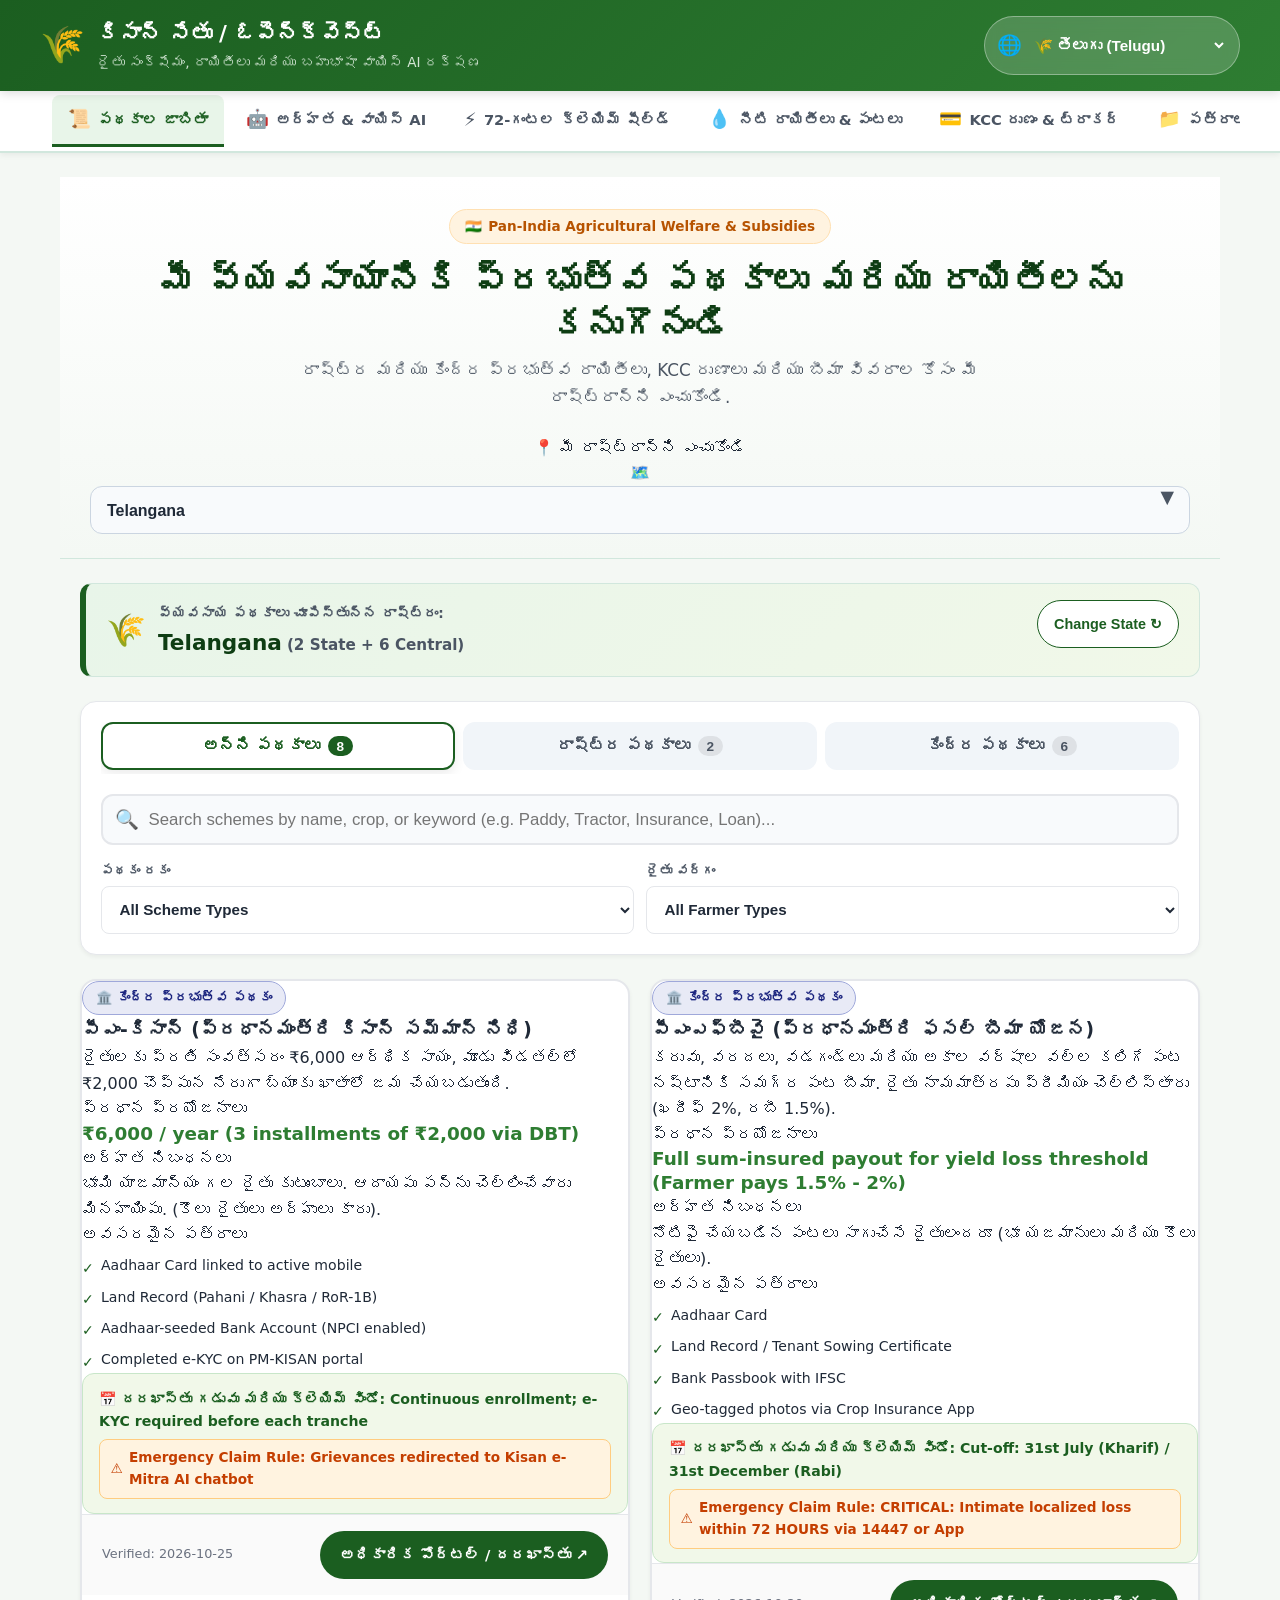
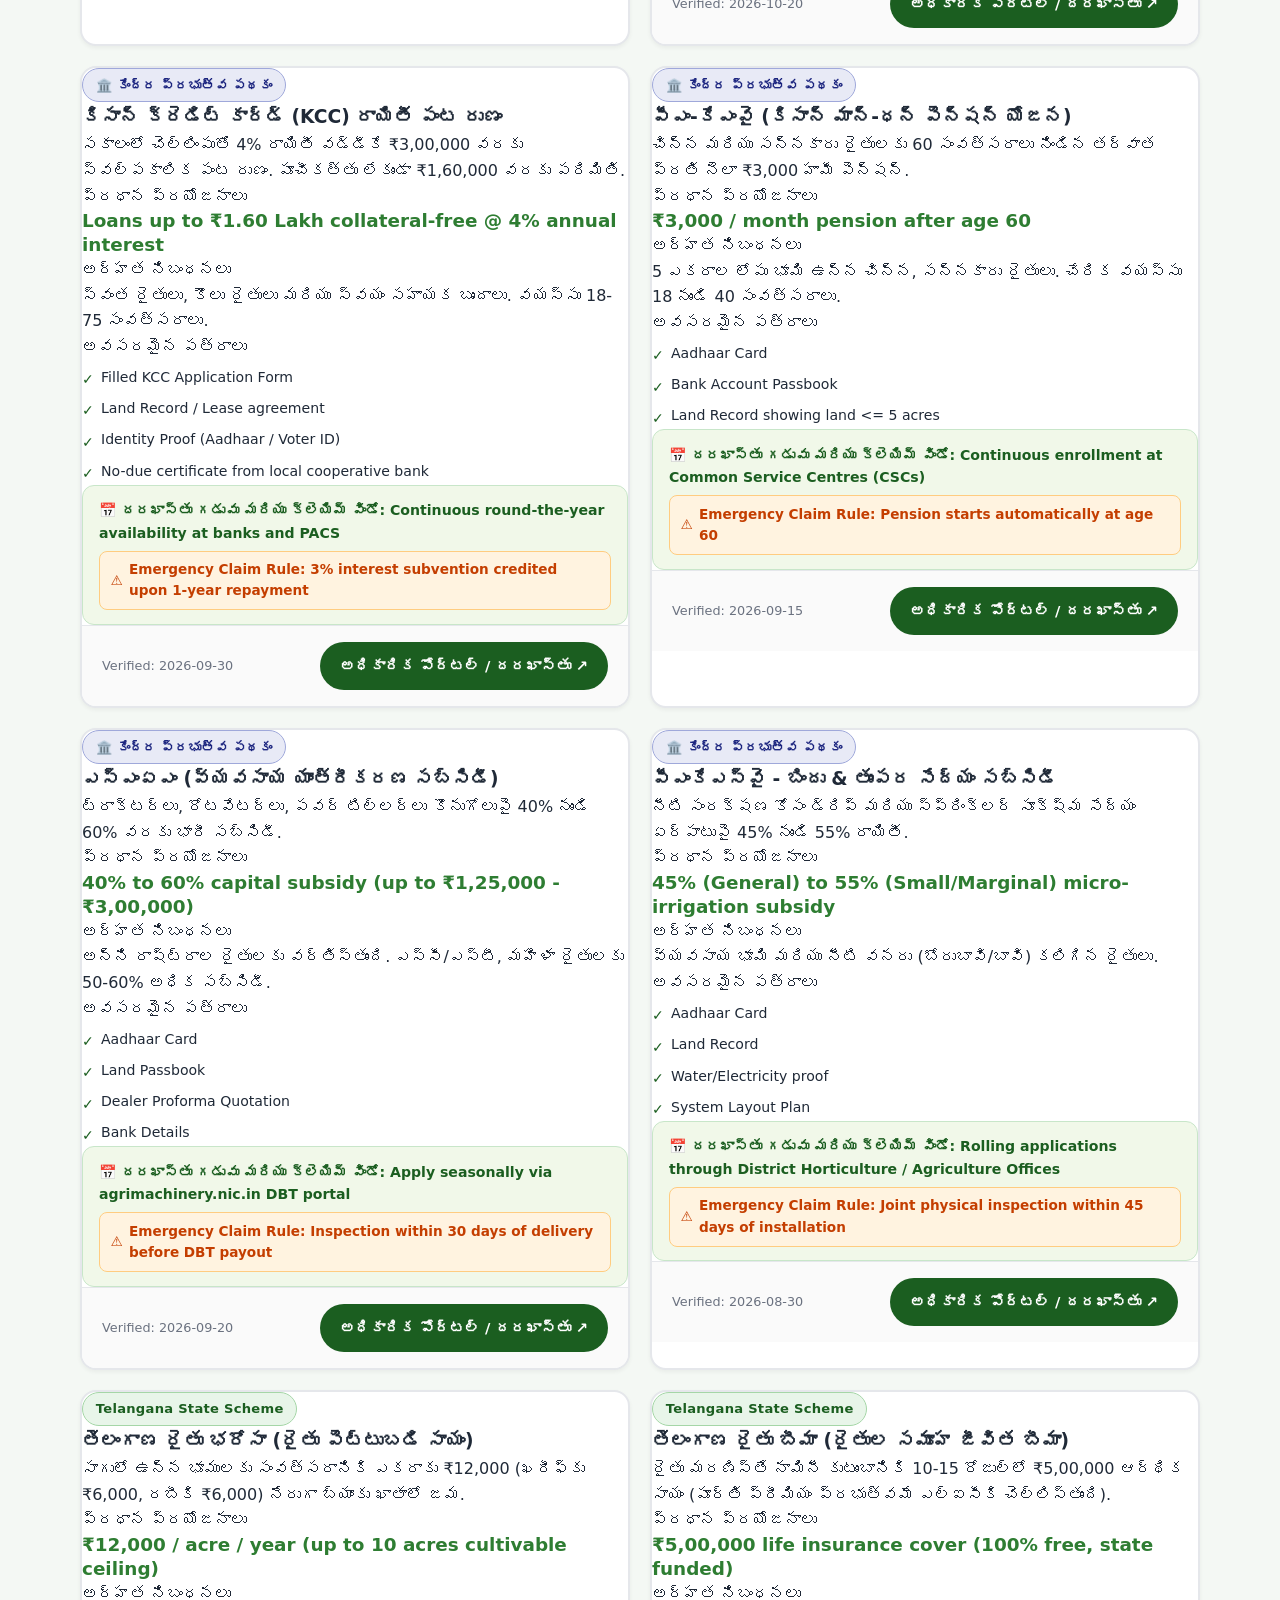
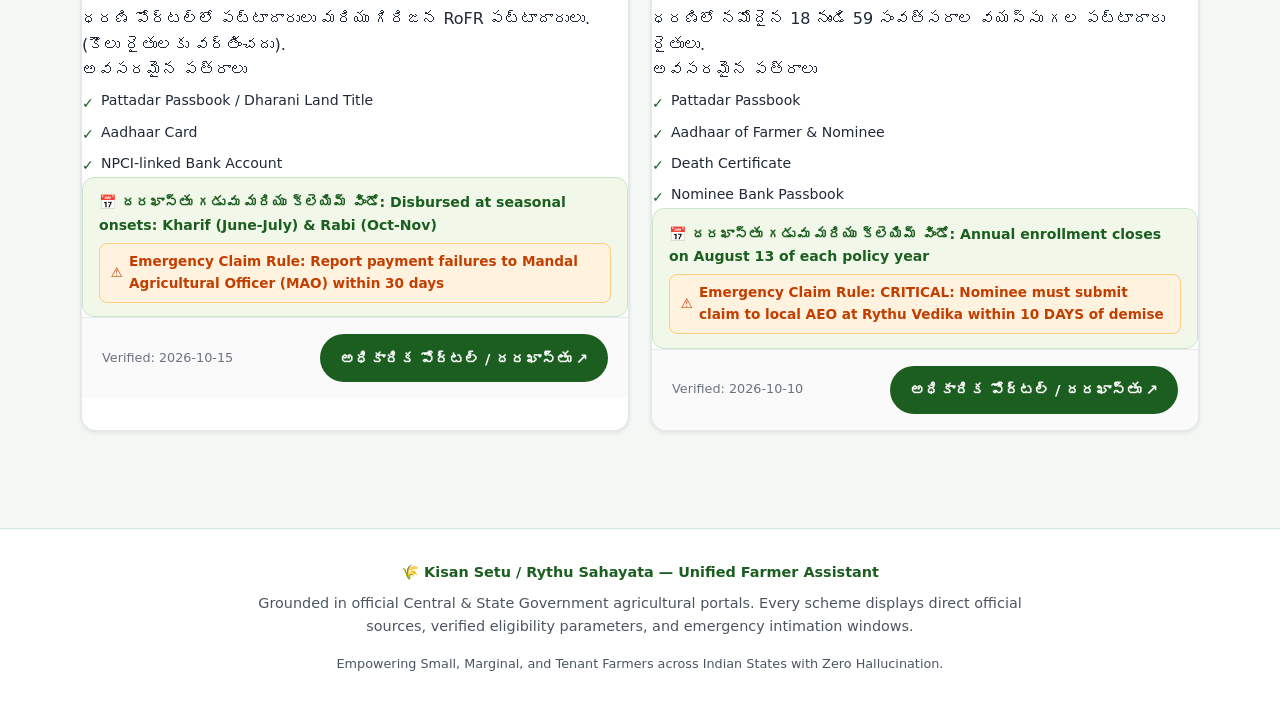
==== frontend/index.html @ 4e86b713 "feat: area-specific dynamic humidity and weather, event-triggered 72-hr PMFBY countdown, and dynamic" ====
<!DOCTYPE html>
<html lang="en">
<head>
  <meta charset="UTF-8">
  <meta name="viewport" content="width=device-width, initial-scale=1.0, maximum-scale=5.0">
  <title>Kisan Setu - Unified Pan-India Farmer Scheme & Subsidy Assistant</title>
  <meta name="description" content="Discover Central and State agricultural subsidies, 72-hr crop loss claim assistant, water saving subsidies, KCC loans, and higher official escalation across India.">
  <link rel="stylesheet" href="styles.css?v=2.9">
  <link rel="icon" href="data:image/svg+xml,<svg xmlns=%22http://www.w3.org/2000/svg%22 viewBox=%220 0 100 100%22><text y=%22.9em%22 font-size=%2290%22>🌾</text></svg>">
</head>
<body>

  <!-- Top Navigation Header -->
  <header class="site-header" role="banner">
    <div class="header-container">
      <div class="brand-wrapper">
        <span class="brand-icon" aria-hidden="true">🌾</span>
        <div>
          <h1 class="brand-name" data-i18n="app_title">Kisan Setu / రైతు సహాయత</h1>
          <p class="brand-tagline" data-i18n="app_subtitle">Unified Farmer Welfare, Subsidies & Grievance Shield</p>
        </div>
      </div>

      <!-- Language Selector in Header -->
      <div class="lang-selector-wrapper" aria-label="Select Language">
        <span class="lang-icon" aria-hidden="true">🌐</span>
        <select id="langSelect" class="lang-select" aria-label="Choose Language">
          <option value="en">🌐 English (Default)</option>
          <option value="te">🌾 తెలుగు (Telugu)</option>
          <option value="hi">🇮🇳 हिंदी (Hindi)</option>
          <option value="mr">🌻 मराठी (Marathi)</option>
          <option value="ta">🏛️ தமிழ் (Tamil)</option>
          <option value="kn">🌿 ಕನ್ನಡ (Kannada)</option>
          <option value="bn">🌾 বাংলা (Bengali)</option>
          <option value="gu">🪷 ગુજરાતી (Gujarati)</option>
          <option value="ml">🌴 മലയാളം (Malayalam)</option>
          <option value="pa">🌾 ਪੰਜਾਬੀ (Punjabi)</option>
          <option value="or">🌊 ଓଡ଼ିଆ (Odia)</option>
        </select>
      </div>
    </div>
  </header>

  <!-- 8 Main Application Navigation Tabs -->
  <nav class="main-nav-bar" aria-label="Primary Navigation">
    <div class="main-nav-container" id="mainNavContainer" role="tablist">
      <button class="nav-tab-btn active" role="tab" aria-selected="true" data-tab="tab0" id="btn-tab0">
        <span class="nav-tab-icon">📜</span>
        <span data-i18n="nav_tab0">Scheme Browser</span>
      </button>
      <button class="nav-tab-btn" role="tab" aria-selected="false" data-tab="tab1" id="btn-tab1">
        <span class="nav-tab-icon">🤖</span>
        <span data-i18n="nav_tab1">Eligibility & Voice AI</span>
      </button>
      <button class="nav-tab-btn" role="tab" aria-selected="false" data-tab="tab2" id="btn-tab2">
        <span class="nav-tab-icon">⚡</span>
        <span data-i18n="nav_tab2">72-Hr Claim Shield</span>
      </button>
      <button class="nav-tab-btn" role="tab" aria-selected="false" data-tab="tab3" id="btn-tab3">
        <span class="nav-tab-icon">💧</span>
        <span data-i18n="nav_tab3">Water Subsidies & Crops</span>
      </button>
      <button class="nav-tab-btn" role="tab" aria-selected="false" data-tab="tab4" id="btn-tab4">
        <span class="nav-tab-icon">💳</span>
        <span data-i18n="nav_tab4">KCC Loan & Tracker</span>
      </button>
      <button class="nav-tab-btn" role="tab" aria-selected="false" data-tab="tab5" id="btn-tab5">
        <span class="nav-tab-icon">📁</span>
        <span data-i18n="nav_tab5">Document Wallet</span>
      </button>
      <button class="nav-tab-btn" role="tab" aria-selected="false" data-tab="tab6" id="btn-tab6">
        <span class="nav-tab-icon">📈</span>
        <span data-i18n="nav_tab6">MSP vs Mandi</span>
      </button>
      <button class="nav-tab-btn" role="tab" aria-selected="false" data-tab="tab7" id="btn-tab7">
        <span class="nav-tab-icon">🏛️</span>
        <span data-i18n="nav_tab7">Intermediary & Escalation</span>
      </button>
    </div>
  </nav>

  <!-- TAB 0: SCHEME BROWSER -->
  <div id="view-tab0" class="tab-view active" role="tabpanel" aria-labelledby="btn-tab0">
    <!-- Hero & State Selector Section -->
    <section class="hero-section" aria-labelledby="heroTitle">
      <div class="hero-container">
        <div class="hero-badge">
          <span>🇮🇳</span>
          <span>Pan-India Agricultural Welfare & Subsidies</span>
        </div>
        <h2 id="heroTitle" class="hero-title" data-i18n="hero_title">
          Find Government Schemes & Subsidies for Your Farm
        </h2>
        <p class="hero-subtitle" data-i18n="hero_desc">
          Select your State or Union Territory below to discover all eligible State Subsidies alongside Pan-India Central Government Schemes.
        </p>

        <!-- Prominent State Selector Card -->
        <div class="state-selector-card">
          <label for="stateSelect" class="selector-label" data-i18n="select_state_label">
            📍 Select Your State / Union Territory
          </label>
          <div class="state-select-wrapper">
            <span class="state-input-icon" aria-hidden="true">🗺️</span>
            <select id="stateSelect" class="state-select-input" aria-required="true">
              <!-- Populated dynamically by app.js -->
            </select>
            <span class="state-input-arrow" aria-hidden="true">▼</span>
          </div>
        </div>
      </div>
    </section>

    <!-- Empty State Prompt -->
    <section id="emptyStatePrompt" class="empty-state-guide" aria-live="polite">
      <div class="guide-icon" aria-hidden="true">🚜</div>
      <h3 class="guide-heading" data-i18n="no_state_prompt">
        Please select your State above to view available schemes and subsidies.
      </h3>
      <p class="guide-text">
        Agricultural welfare and subsidies vary by State. Once you select your location, the assistant will immediately display both your State Government subsidies and Central Government schemes.
      </p>
    </section>

    <!-- Main Schemes Section -->
    <main id="mainContent" class="main-content" style="display: none;" role="main">
      <!-- Active State Summary Banner -->
      <div id="stateBanner" class="state-banner">
        <div class="banner-left">
          <span class="banner-flag" aria-hidden="true">🌾</span>
          <div>
            <div>
              <span style="font-size: 0.85rem; color: var(--text-muted); text-transform: uppercase; font-weight: 700;" data-i18n="state_selected_banner">Showing Agricultural Schemes for</span>
            </div>
            <span id="bannerStateName" class="banner-state-name">Telangana</span>
            <span id="bannerStats" class="banner-stats">(2 State + 6 Central)</span>
          </div>
        </div>
        <button id="changeStateBtn" class="change-state-btn" type="button">
          Change State ↻
        </button>
      </div>

      <!-- Toolbar: Tabs, Search & Filters -->
      <section class="toolbar-container" aria-label="Scheme Filters and Search">
        <div class="level-tabs" role="tablist">
          <button id="tabAllBtn" class="tab-btn active" role="tab" aria-selected="true" type="button">
            <span data-i18n="tab_all">All Schemes</span>
            <span id="countAll" class="tab-count">0</span>
          </button>
          <button id="tabStateBtn" class="tab-btn" role="tab" aria-selected="false" type="button">
            <span id="labelTabState" data-i18n="tab_state">State Schemes</span>
            <span id="countState" class="tab-count">0</span>
          </button>
          <button id="tabCentralBtn" class="tab-btn" role="tab" aria-selected="false" type="button">
            <span data-i18n="tab_central">Central Schemes</span>
            <span id="countCentral" class="tab-count">0</span>
          </button>
        </div>

        <div class="search-wrapper">
          <span class="search-icon" aria-hidden="true">🔍</span>
          <input 
            id="searchInput" 
            type="search" 
            class="search-input" 
            placeholder="Search schemes by name, crop, or keyword (e.g. Paddy, Tractor, Insurance, Loan)..." 
            aria-label="Search schemes"
          >
        </div>

        <div class="filter-row">
          <div class="filter-group">
            <label for="typeFilterSelect" style="display:block; font-size: 0.8rem; font-weight: 700; margin-bottom: 0.25rem; color: var(--text-muted);" data-i18n="filter_type">
              Scheme Type
            </label>
            <select id="typeFilterSelect" class="filter-select">
              <option value="all">All Scheme Types</option>
              <option value="income_support">Direct Income / Investment Support</option>
              <option value="insurance">Crop Loss Insurance</option>
              <option value="credit">Subsidized Crop Credit / Loan</option>
              <option value="machinery">Tractor & Farm Machinery Grants</option>
              <option value="irrigation">Drip, Sprinkler & Solar Pumps</option>
              <option value="pension">Farmer Pension (Old Age)</option>
              <option value="fencing">Farm Fencing (Animal Protection)</option>
            </select>
          </div>

          <div class="filter-group">
            <label for="eligibilityFilterSelect" style="display:block; font-size: 0.8rem; font-weight: 700; margin-bottom: 0.25rem; color: var(--text-muted);" data-i18n="filter_eligibility">
              Farmer Type
            </label>
            <select id="eligibilityFilterSelect" class="filter-select">
              <option value="all">All Farmer Types</option>
              <option value="small_marginal">Small & Marginal Farmers (&lt; 5 Acres)</option>
              <option value="tenant">Tenant Farmers & Sharecroppers</option>
            </select>
          </div>
        </div>
      </section>

      <!-- Schemes Cards Grid -->
      <section id="schemesGrid" class="schemes-grid" aria-label="List of Agricultural Schemes">
        <!-- Cards rendered dynamically by app.js -->
      </section>
    </main>
  </div>

  <!-- TAB 1: ELIGIBILITY & MULTILINGUAL VOICE ASSISTANT -->
  <div id="view-tab1" class="tab-view" role="tabpanel" aria-labelledby="btn-tab1">
    <div class="view-header">
      <h2 class="view-title"><span>🎙️</span> <span data-i18n="tab1_title">Farmer Self-Service Chat & Multilingual Voice AI Assistant</span></h2>
      <p class="view-desc" data-i18n="tab1_desc">
        Speak or ask questions in any major Indian language. 100% Deterministic scheme evaluation with zero hallucinations. Checks your land holding, tenancy (CCRC), crop, and irrigation source against statutory Central and State eligibility rules.
      </p>
    </div>

    
    <!-- Interactive Farmer Chatbot Widget -->
    <div class="chat-widget-card" id="chatWidgetSection">
      <div class="chat-header-bar">
        <div class="chat-bot-info">
          <div class="chat-bot-avatar">🤖</div>
          <div>
            <h3 class="chat-bot-title" id="chatBotTitle" data-i18n="chat_title">Kisan Sahayak AI Chatbot</h3>
            <p class="chat-bot-subtitle" id="chatBotSubtitle" data-i18n="chat_subtitle">Grounded agricultural assistance in your regional language</p>
          </div>
        </div>
        <div class="chat-status-pill">
          <span class="status-dot"></span>
          <span>Online & Grounded</span>
        </div>
      </div>

      <!-- Quick Prompt Chips -->
      <div class="quick-chips-wrapper">
        <span style="font-size: 0.8rem; font-weight: 700; color: var(--text-muted); align-self: center; margin-right: 0.25rem;">Quick Ask:</span>
        <button type="button" class="quick-chip-btn" data-query="Documents" data-i18n="chip_docs">📄 Required Documents</button>
        <button type="button" class="quick-chip-btn" data-query="72-Hour Claim Rule" data-i18n="chip_claim">⏱️ 72-Hr Loss Claim</button>
        <button type="button" class="quick-chip-btn" data-query="KCC Loan 4% Interest" data-i18n="chip_kcc">💳 KCC 4% Loan Rate</button>
        <button type="button" class="quick-chip-btn" data-query="Tenant CCRC Card Rights" data-i18n="chip_tenant">🤝 Tenant CCRC Card</button>
        <button type="button" class="quick-chip-btn" data-query="Water and Drip Subsidies" data-i18n="chip_water">💧 Water Subsidies</button>
        <button type="button" class="quick-chip-btn" data-query="PM-KISAN Status" data-i18n="chip_pmkisan">🌾 PM-KISAN</button>
      </div>

      <!-- Chat Message Stream -->
      <div class="chat-messages-container" id="chatMessagesList">
        <!-- Initial Bot Greeting -->
        <div class="chat-bubble-row bot">
          <div class="chat-bubble-avatar">🤖</div>
          <div class="chat-bubble"><strong>Namaste! / నమస్కారం!</strong> I am your <strong>Kisan Sahayak AI Assistant</strong>.
<br><br>
Ask me anything about:
<br>• <strong>Required Documents</strong> (Aadhaar, Pahani, Bank Passbook, CCRC)
<br>• <strong>PMFBY 72-Hour Emergency Claims</strong> and disaster relief norms
<br>• <strong>Kisan Credit Card (KCC)</strong> scale of finance and 4% interest subvention
<br>• <strong>Tenant farmer rights</strong> and CCRC cards
<br>• <strong>Micro-irrigation & solar pump subsidies</strong> (PMKSY, PM-KUSUM)
<br><br>
<em>Type your question below or click any quick chip above!</em></div>
        </div>
      </div>

      <!-- Chat Input Bar -->
      <form id="chatForm" class="chat-input-bar">
        <input type="text" id="chatMessageInput" class="chat-text-input" placeholder="Type your question (e.g. Documents, How to get CCRC, KCC loan limit)..." data-i18n-placeholder="chat_placeholder" required>
        <button type="submit" class="chat-send-btn" id="btnSendChat">
          <span data-i18n="chat_send">Send</span> <span>↗</span>
        </button>
      </form>
    </div>

    <div class="content-grid-2">
      <!-- Profile Form -->
      <div class="card">
        <div class="card-header">
          <h3 class="card-title"><span>🌾</span> <span data-i18n="enter_profile_title">Enter Farmer Profile</span></h3>
          <p class="card-subtitle" data-i18n="enter_profile_subtitle">Fill in your land and crop details to compute eligible subsidies.</p>
        </div>

        <form id="eligibilityForm">
          <div class="form-row form-row-2">
            <div class="form-group">
              <label class="form-label" for="elState">State</label>
              <select id="elState" class="form-select">
                <option value="Telangana">Telangana</option>
                <option value="Andhra Pradesh">Andhra Pradesh</option>
                <option value="Maharashtra">Maharashtra</option>
                <option value="Karnataka">Karnataka</option>
                <option value="Tamil Nadu">Tamil Nadu</option>
                <option value="Madhya Pradesh">Madhya Pradesh</option>
                <option value="Punjab">Punjab</option>
                <option value="Haryana">Haryana</option>
                <option value="Rajasthan">Rajasthan</option>
                <option value="Uttar Pradesh">Uttar Pradesh</option>
              </select>
            </div>
            <div class="form-group">
              <label class="form-label" for="elDistrict">District</label>
              <input type="text" id="elDistrict" class="form-input" value="Warangal" placeholder="e.g. Warangal, Nalgonda">
            </div>
          </div>

          <div class="form-row form-row-2">
            <div class="form-group">
              <label class="form-label" for="elAcres">Land Holding (Acres)</label>
              <input type="number" id="elAcres" class="form-input" value="2.5" step="0.1" min="0.1" max="100">
            </div>
            <div class="form-group">
              <label class="form-label" for="elCrop">Primary Crop</label>
              <select id="elCrop" class="form-select">
                <option value="Paddy">Paddy (Rice)</option>
                <option value="Cotton">Cotton</option>
                <option value="Chilli">Chilli / Spices</option>
                <option value="Maize">Maize (Corn)</option>
                <option value="Soybean">Soybean</option>
                <option value="Bengal Gram">Bengal Gram (Chana)</option>
                <option value="Groundnut">Groundnut</option>
                <option value="Red Gram">Red Gram (Pigeonpea)</option>
                <option value="Wheat">Wheat</option>
                <option value="Millets">Millets (Jowar / Bajra / Ragi)</option>
                <option value="Vegetables">Horticulture / Vegetables</option>
              </select>
            </div>
          </div>

          <div class="form-group">
            <label class="form-checkbox-label">
              <input type="checkbox" id="elTenant">
              <span>Tenant Farmer / Sharecropper (Oral or Written Lease)</span>
            </label>
          </div>

          <div class="form-group" id="ccrcGroup" style="display: none; background: #fff8e1; padding: 0.6rem; border-radius: 6px; border: 1px dashed #f59e0b;">
            <label class="form-checkbox-label">
              <input type="checkbox" id="elCcrc">
              <span>I have an active CCRC (Crop Cultivator Rights Card)</span>
            </label>
            <p style="font-size: 0.78rem; color: #92400e; margin: 0.3rem 0 0 1.6rem;">
              CCRC gives statutory recognition to tenant farmers without impacting the landowner's title.
            </p>
          </div>

          <div class="form-group">
            <label class="form-checkbox-label">
              <input type="checkbox" id="elWell" checked>
              <span>Operational Borewell or Irrigation Source Available</span>
            </label>
          </div>

          <div class="form-group">
            <label class="form-label" for="elQuery">Question or Scheme Query (Optional)</label>
            <input type="text" id="elQuery" class="form-input" placeholder="e.g. Can I get drip subsidy? What are PM-KISAN rules?">
          </div>

          <button type="submit" class="btn btn-primary btn-block" id="btnMatchEligibility">
            <span>🔍</span> Check Eligible Schemes & Subsidies
          </button>
        </form>
      </div>


      <!-- Multilingual AI Voice Assistant Console -->
      <div class="voice-assistant-card card">
        <div class="card-header" style="border-bottom: 1px solid #bbf7d0; padding-bottom: 0.75rem;">
          <div style="display: flex; justify-content: space-between; align-items: center; flex-wrap: wrap; gap: 0.5rem;">
            <div>
              <h3 class="card-title" style="color: #15803d; font-size: 1.15rem;">
                <span>🎙️</span> <span data-i18n="voice_title">Multilingual AI Voice Assistant</span>
              </h3>
              <p class="card-subtitle" style="margin-top: 0.2rem; font-size: 0.8rem; color: #166534;" data-i18n="voice_subtitle">
                Understands & responds in any major Indian language with voice speech.
              </p>
            </div>
            <!-- Language Selector Dropdown for Voice -->
            <div style="display: flex; align-items: center; gap: 0.35rem; background: #ffffff; padding: 4px 8px; border-radius: 8px; border: 1px solid #86efac;">
              <span style="font-size: 0.9rem;">🌐</span>
              <select id="voiceLangSelect" style="border: none; background: transparent; font-size: 0.82rem; font-weight: 700; color: #166534; cursor: pointer; outline: none;">
                <option value="auto">🌐 Auto Detect Language</option>
                <option value="te-IN">🌾 Telugu (తెలుగు)</option>
                <option value="hi-IN">🇮🇳 Hindi (हिन्दी)</option>
                <option value="ta-IN">🏛️ Tamil (தமிழ்)</option>
                <option value="kn-IN">🌿 Kannada (ಕನ್ನಡ)</option>
                <option value="mr-IN">🌻 Marathi (मराठी)</option>
                <option value="bn-IN">🌾 Bengali (বাংলা)</option>
                <option value="gu-IN">🪷 Gujarati (ગુજરાતી)</option>
                <option value="ml-IN">🌴 Malayalam (മലയാളം)</option>
                <option value="pa-IN">🌾 Punjabi (ਪੰਜਾਬੀ)</option>
                <option value="or-IN">🌊 Odia (ଓଡ଼ିଆ)</option>
                <option value="en-IN">🌐 English (India)</option>
              </select>
            </div>
          </div>
        </div>

        <!-- Voice Microphone Interaction Center -->
        <div class="voice-mic-container">
          <button type="button" id="voiceMicBtn" class="voice-mic-btn" title="Click to Speak in your language" aria-label="Microphone">
            <span>🎙️</span>
          </button>
          <div id="voiceStatusText" class="voice-status-text" data-i18n="voice_click_speak">Click microphone to speak...</div>
        </div>

        <!-- Text or Speech Input Row -->
        <div style="display: flex; gap: 0.5rem; margin-top: 0.5rem;">
          <input type="text" id="voiceTranscriptInput" class="form-input" style="flex: 1; font-size: 0.88rem;" placeholder="Ask question or click microphone..." data-i18n-placeholder="voice_placeholder" />
          <button type="button" id="voiceSendBtn" class="btn btn-primary" style="padding: 0.5rem 1rem;">
            <span>➤</span> <span data-i18n="voice_send_btn">Send</span>
          </button>
        </div>

        <!-- Quick Prompt Chips -->
        <div class="voice-chips-container">
          <button type="button" class="voice-chip" onclick="askQuickVoicePrompt('Drip irrigation subsidy rules')">💧 Drip Subsidy 100%</button>
          <button type="button" class="voice-chip" onclick="askQuickVoicePrompt('KCC loan 4% interest rate')">🏦 KCC 4% Interest</button>
          <button type="button" class="voice-chip" onclick="askQuickVoicePrompt('72-hour crop loss insurance claim')">⚡ 72-Hr Loss Claim</button>
          <button type="button" class="voice-chip" onclick="askQuickVoicePrompt('Tenant farmer CCRC card rights')">🤝 Tenant CCRC Rights</button>
          <button type="button" class="voice-chip" onclick="askQuickVoicePrompt('PM-KISAN installment status')">🌾 PM-KISAN ₹6,000</button>
        </div>

        <!-- Chat & Voice History -->
        <div id="voiceChatHistory" class="voice-chat-history">
          <div class="voice-bubble voice-bubble-bot">
            <div style="font-weight: 700; color: #15803d; font-size: 0.82rem; margin-bottom: 0.2rem;">
              🌾 OpenQuest Voice Assistant • సిద్ధంగా ఉంది / तैयार है
            </div>
            <div style="font-size: 0.85rem; color: #374151;">
              నమస్కారం! మీరు తెలుగు, హిందీ, తమిళం, కన్నడ లేదా మరేదైనా భారతీయ భాషలో మాట్లాడి సబ్సిడీలు, KCC రుణాలు లేదా 72 గంటల పంట నష్ట పరిహారం గురించి అడగవచ్చు. మాట్లాడటానికి పైన ఉన్న మైక్ బటన్ క్లిక్ చేయండి!
            </div>
          </div>
        </div>
      </div>

    </div>

    <!-- Full-Width Eligibility Matching Results Container -->
    <div id="eligibilityResultsContainer" style="margin-top: 1.5rem;">
        <div class="card" style="text-align: center; color: var(--text-muted); padding: 3rem 1.5rem;">
          <div style="font-size: 3rem; margin-bottom: 0.5rem;">🎯</div>
          <h3>Ready for Evaluation</h3>
          <p style="font-size: 0.92rem; margin-top: 0.4rem;">
            Click the "Check Eligible Schemes" button to run deterministic rule matching against 32+ official Central & State schemes.
          </p>
        </div>
      </div>
    </div>
  </div>

  <!-- TAB 2: 72-HR CLAIM SHIELD -->
  <div id="view-tab2" class="tab-view" role="tabpanel" aria-labelledby="btn-tab2">
    <div class="view-header">
      <h2 class="view-title"><span>⚡</span> <span data-i18n="tab2_title">Pan-India Climate Risk Shield & 72-Hour Claim Assistant</span></h2>
      <p class="view-desc" data-i18n="tab2_desc">
        Detects drought, excess rain, heat waves, and pest outbreaks in real-time. Immediately unlocks statutory PMFBY insurance intimation, in-app geo-tagged field photo capture with live GPS location, and an active 72-hour countdown to prevent claim repudiation.
      </p>
    </div>

    <!-- 1. Live 72-Hour Calamity Urgency Banner (Event-Triggered & Location-Aware) -->
    <div id="calamityBannerCard" class="card" style="border-left: 6px solid #ef4444; background: #fff5f5; margin-bottom: 1rem;">
      <div style="display: flex; flex-wrap: wrap; align-items: center; justify-content: space-between; gap: 1rem;">
        <div>
          <span class="badge-tag badge-tag-red" id="calamityStatusBadge">🚨 ACTIVE DISASTER INTIMATION WINDOW</span>
          <h3 style="color: #991b1b; margin: 0.35rem 0 0.2rem 0; font-size: 1.25rem;" id="calamityBannerTitle">
            72-Hour PMFBY Loss Intimation Countdown
          </h3>
          <p style="font-size: 0.88rem; color: #7f1d1d; margin: 0;" id="calamityBannerDesc">
            PMFBY Section 21.4 mandates reporting localized calamities within 72 hours of occurrence. Failure leads to automatic claim forfeiture.
          </p>
          <div style="font-size: 0.82rem; color: #991b1b; font-weight: 700; margin-top: 0.35rem;" id="calamityTimestampDetail">
            ⏱️ Event Detected: Today at 04:30 AM • Intimation Deadline: <span id="calamityDeadlineTime">09-Nov-2026, 04:30 AM</span>
          </div>
        </div>
        <div style="text-align: right;">
          <div class="countdown-box-lg" id="liveCountdownTimer">
            63:28:14
          </div>
          <div style="font-size: 0.72rem; color: #7f1d1d; font-weight: 700; margin-top: 4px;" id="timerStatusLabel">
            DYNAMIC COUNTDOWN FROM DISASTER TIME
          </div>
        </div>
      </div>
    </div>

    <!-- 2. Dynamic Farmer Loan Restructuring & Moratorium Window (RBI Master Guidelines) -->
    <div id="loanWindowCard" class="card" style="border-left: 6px solid #2563eb; background: #eff6ff; margin-bottom: 1.25rem;">
      <div style="display: flex; flex-wrap: wrap; align-items: center; justify-content: space-between; gap: 1rem;">
        <div>
          <span class="badge-tag badge-tag-blue" id="loanWindowBadge">🚨 90-DAY DISASTER DEBT MORATORIUM ACTIVE</span>
          <h3 style="color: #1e40af; margin: 0.35rem 0 0.2rem 0; font-size: 1.15rem;" id="loanWindowTitle">
            RBI Disaster Loan Restructuring &amp; Moratorium Window
          </h3>
          <p style="font-size: 0.86rem; color: #1e3a8a; margin: 0;" id="loanWindowDesc">
            Under RBI Master Directions for natural calamities: <strong>12-Month Principal Moratorium</strong> is activated. Zero penal interest and no default classification.
          </p>
          <div style="font-size: 0.82rem; color: #1d4ed8; font-weight: 700; margin-top: 0.35rem;" id="loanWindowDetails">
            🌱 Emergency Resowing Credit: Open till <strong id="loanWindowDeadlineDate">04-Feb-2027</strong> (90 Days from Incident) • 4% Subvention Preserved
          </div>
        </div>
        <div>
          <button type="button" class="btn btn-primary" onclick="window.navToKccRestructuring()" style="font-size: 0.85rem; padding: 0.55rem 1rem; background: #2563eb;">
            <span>🏦</span> Avail KCC Disaster Relief (Tab 4)
          </button>
        </div>
      </div>
    </div>

    <div class="content-grid-2">
      <!-- LEFT COLUMN: TELEMETRY, COMPENSATION & STATUTORY NORMS -->
      <div>
        <!-- 1. Weather & Hazard Assessment Form -->
        <div class="card">
          <div class="card-header">
            <h3 class="card-title"><span>🛰️</span> Live Hazard & Agro-Meteorology Checker</h3>
            <p class="card-subtitle">Connects to Open-Meteo real-time telemetry across any Indian district.</p>
          </div>

          <div class="form-row form-row-2">
            <div class="form-group">
              <label class="form-label" for="hazardDistrict">District</label>
              <input type="text" id="hazardDistrict" class="form-input" value="Warangal" list="districtsDatalist" placeholder="Select or type Indian district...">
              <datalist id="districtsDatalist">
                <option value="Warangal">Warangal (Telangana)</option>
                <option value="Nalgonda">Nalgonda (Telangana)</option>
                <option value="Karimnagar">Karimnagar (Telangana)</option>
                <option value="East Godavari">East Godavari (Andhra Pradesh - Coastal Flood Prone)</option>
                <option value="West Godavari">West Godavari (Andhra Pradesh)</option>
                <option value="Krishna">Krishna (Andhra Pradesh - Cyclone / Flood)</option>
                <option value="Guntur">Guntur (Andhra Pradesh)</option>
                <option value="Ludhiana">Ludhiana (Punjab - Northern Grain Belt)</option>
                <option value="Amritsar">Amritsar (Punjab)</option>
                <option value="Karnal">Karnal (Haryana)</option>
                <option value="Bardhaman">Bardhaman (West Bengal)</option>
                <option value="Varanasi">Varanasi (Uttar Pradesh)</option>
                <option value="Patna">Patna (Bihar - Gangetic Flood Plain)</option>
                <option value="Thanjavur">Thanjavur (Tamil Nadu - Cauvery Delta)</option>
                <option value="Mandya">Mandya (Karnataka)</option>
                <option value="Cuttack">Cuttack (Odisha - Cyclone / Flood Zone)</option>
                <option value="Palakkad">Palakkad (Kerala - Heavy Inundation)</option>
                <option value="Alappuzha">Alappuzha (Kerala - Waterlogged Lowlands)</option>
                <option value="Kolhapur">Kolhapur (Maharashtra)</option>
                <option value="Kota">Kota (Rajasthan - Arid / Semi-Arid)</option>
                <option value="Raipur">Raipur (Chhattisgarh)</option>
              </datalist>
            </div>
            <div class="form-group">
              <label class="form-label" for="hazardCrop">Crop</label>
              <select id="hazardCrop" class="form-select">
                <option value="Paddy">Paddy (Rice)</option>
                <option value="Cotton">Cotton</option>
                <option value="Chilli">Chilli</option>
                <option value="Maize">Maize</option>
                <option value="Groundnut">Groundnut</option>
                <option value="Soybean">Soybean</option>
                <option value="Wheat">Wheat</option>
              </select>
            </div>
          </div>

          <button type="button" class="btn btn-secondary btn-block" id="btnCheckWeather">
            <span>📡</span> Fetch Live Weather & Detect Risks
          </button>

          <!-- Weather Output Display -->
          <div id="weatherOutput" style="margin-top: 1.2rem;">
            <div class="metric-row">
              <div class="metric-card">
                <div class="metric-val" id="dispTemp">33.5°C</div>
                <div class="metric-lbl">Temperature</div>
              </div>
              <div class="metric-card">
                <div class="metric-val" id="dispRain">0.0 mm</div>
                <div class="metric-lbl">Rainfall</div>
              </div>
              <div class="metric-card">
                <div class="metric-val" id="dispHumidity">46%</div>
                <div class="metric-lbl">Humidity</div>
              </div>
            </div>
            <div id="weatherWarningBox" style="background: #fef2f2; border: 1px solid #fecaca; border-radius: 8px; padding: 0.85rem; color: #991b1b; font-size: 0.92rem; margin-top: 0.85rem;">
              <strong>⚠️ Active Warning:</strong> Moderate Water & Evaporative Stress detected for Paddy. Scheduled irrigation or canal contingency advised.
            </div>
          </div>
        </div>

        <!-- 2. Statutory PMFBY & SDRF Compensation Calculator -->
        <div class="card">
          <div class="card-header">
            <h3 class="card-title"><span>💰</span> Statutory Insurance & Disaster Relief Calculator</h3>
            <p class="card-subtitle">Estimates guaranteed compensation across PMFBY scale of finance and SDRF disaster norms.</p>
          </div>

          <div class="payout-calc-card">
            <div style="font-weight: 700; color: #0369a1; font-size: 0.95rem; margin-bottom: 0.5rem;">
              Projected Compensation Breakdown:
            </div>
            <div class="payout-stat-grid">
              <div class="payout-stat-item">
                <div class="payout-stat-val" id="calcPmfbyVal">₹84,000</div>
                <div style="font-size: 0.75rem; color: var(--text-muted); font-weight: 600;">PMFBY Insurance</div>
              </div>
              <div class="payout-stat-item">
                <div class="payout-stat-val" id="calcSdrfVal">₹17,200</div>
                <div style="font-size: 0.75rem; color: var(--text-muted); font-weight: 600;">SDRF Input Subsidy</div>
              </div>
              <div class="payout-stat-item">
                <div class="payout-stat-val" id="calcStateReliefVal">₹25,000</div>
                <div style="font-size: 0.75rem; color: var(--text-muted); font-weight: 600;">State Ex-Gratia</div>
              </div>
              <div class="payout-total-item">
                <div>
                  <span style="font-size: 0.85rem; text-transform: uppercase; letter-spacing: 0.05em; color: #94a3b8;">Total Statutory Entitlement</span>
                  <div style="font-size: 0.8rem; color: #cbd5e1;">Evaluated for 2.5 Acres (80% Loss)</div>
                </div>
                <div class="payout-total-val" id="calcTotalVal">₹1,26,200</div>
              </div>
            </div>
            <p style="font-size: 0.78rem; color: #475569; margin: 0.75rem 0 0 0; line-height: 1.5;">
              ℹ️ <strong>Note:</strong> PMFBY payout is transferred via DBT by the empanelled insurance firm. SDRF disaster input subsidy is granted independently by the State Revenue Department and does not deduct from your PMFBY claim.
            </p>
          </div>
        </div>

        <!-- 3. Official 4-Channel Claim Filing Roadmap & Helplines -->
        <div class="card">
          <div class="card-header">
            <h3 class="card-title"><span>🏛️</span> Official 4-Step Claim Filing Roadmap</h3>
            <p class="card-subtitle">Follow these 4 statutory routes to ensure your claim cannot be repudiated.</p>
          </div>

          <div class="checklist-box">
            <div class="check-step">
              <span class="check-num">1</span>
              <div>
                <strong>Toll-Free Helpline (Immediate):</strong> Call <strong>1800-180-1551</strong> within 72 hours. State your crop, survey number, and demand an official <em>Docket Reference Number</em>.
              </div>
            </div>
            <div class="check-step">
              <span class="check-num">2</span>
              <div>
                <strong>In-App Geo-Tagged Photos:</strong> Snap wide-angle and close-up crop damage photos using the camera studio on the right. Timestamp and GPS location are stamped automatically.
              </div>
            </div>
            <div class="check-step">
              <span class="check-num">3</span>
              <div>
                <strong>Rythu Vedika / AEO Intimation:</strong> Submit a copy of your claim docket along with Pahani/Dharani passbook copy to the Agriculture Extension Officer within 72 hours.
              </div>
            </div>
            <div class="check-step">
              <span class="check-num">4</span>
              <div>
                <strong>Joint Field Survey (10-15 Days):</strong> Attend the mandatory field inspection with the AEO and Insurance Surveyor. Sign the joint survey loss percentage report on the spot.
              </div>
            </div>
          </div>
        </div>

        <!-- 4. Statutory SDRF/NDRF Relief Norms -->
        <div class="card">
          <div class="card-header">
            <h3 class="card-title"><span>📜</span> Disaster Management SDRF/NDRF Norms</h3>
            <p class="card-subtitle">Official State Disaster Response Fund Input Subsidy for Declared Calamities (&gt;33% loss).</p>
          </div>

          <div class="checklist-box" style="background: #faf5ff; border-color: #d8b4fe;">
            <div class="check-step">
              <span class="check-num" style="background: #7c3aed;">1</span>
              <div>
                <strong>Rainfed (Dryland) Crops:</strong> ₹8,500 per hectare (₹3,440 per acre, min ₹1,000 per farmer).
              </div>
            </div>
            <div class="check-step">
              <span class="check-num" style="background: #7c3aed;">2</span>
              <div>
                <strong>Assured Irrigated Crops:</strong> ₹17,000 per hectare (₹6,880 per acre, min ₹2,000 per farmer).
              </div>
            </div>
            <div class="check-step">
              <span class="check-num" style="background: #7c3aed;">3</span>
              <div>
                <strong>Perennial / Horticultural Crops:</strong> ₹22,500 per hectare (₹9,100 per acre, min ₹2,500 per farmer).
              </div>
            </div>
            <div class="check-step">
              <span class="check-num" style="background: #7c3aed;">4</span>
              <div>
                <strong>Special State Calamity Ex-Gratia:</strong> ₹10,000 per acre emergency assistance for unseasonal hail or flash floods (e.g. Telangana / AP).
              </div>
            </div>
          </div>
        </div>
      </div>

      <!-- RIGHT COLUMN: IN-APP GEO-TAGGED CAMERA, EVIDENCE STUDIO & DOSSIER -->
      <div>
        <!-- 1. In-App Geo-Tagged Field Camera & Evidence Suite -->
        <div class="card" style="border-top: 4px solid #16a34a;">
          <div class="card-header">
            <div style="display: flex; justify-content: space-between; align-items: flex-start; gap: 0.5rem;">
              <div>
                <h3 class="card-title" style="color: #15803d;"><span>📸</span> In-App Geo-Tagged Camera & Evidence Suite</h3>
                <p class="card-subtitle">Captures crop damage photos with tamper-evident GPS coordinates, survey number, and timestamp required by PMFBY & SDRF joint inspection teams.</p>
              </div>
              <span class="badge-tag badge-tag-green" id="geoCountBadge">0 Stamped</span>
            </div>
          </div>

          <!-- Live GPS Telemetry Lock Bar -->
          <div class="gps-lock-banner">
            <div>
              <div style="display: flex; align-items: center; gap: 0.5rem; margin-bottom: 0.25rem;">
                <span class="status-dot" style="background: #16a34a;"></span>
                <span style="font-size: 0.8rem; font-weight: 700; color: #166534;" id="gpsLockStatus">🟢 High-Precision GPS Locked</span>
              </div>
              <div class="gps-coords-text" id="gpsCoordsDisplay">📍 Lat: 17.978421° N, Lon: 79.594112° E (±3.2m)</div>
              <div style="font-size: 0.75rem; color: #4b5563; margin-top: 0.2rem;" id="gpsTimestampDisplay">⏱️ Time: 05-Nov-2026, 23:55 IST | Alt: 294m MSL</div>
            </div>
            <button type="button" class="btn btn-secondary" id="btnRefreshGps" style="padding: 0.4rem 0.75rem; font-size: 0.82rem;">
              <span>🔄</span> Refresh GPS
            </button>
          </div>

          <!-- Photo Type & Survey Field Inputs -->
          <div class="form-row form-row-2" style="margin-bottom: 0.75rem;">
            <div class="form-group">
              <label class="form-label" for="geoPhotoTypeSelect">Evidence Category</label>
              <select id="geoPhotoTypeSelect" class="form-select">
                <option value="Wide Field View (Survey boundary + Landmark)">Wide Field View (Survey boundary & Landmark)</option>
                <option value="Close-Up Plant Damage (Lodged/Scorched stalks)">Close-Up Plant Damage (Lodged / Scorched Stalks)</option>
                <option value="Water Inundation / Submersion Depth">Water Inundation / Submersion Depth</option>
                <option value="Hailstone Size & Foliage Shredding">Hailstone Size & Foliage Shredding</option>
              </select>
            </div>
            <div class="form-group">
              <label class="form-label" for="geoLandmarkInput">Field Landmark / Notes</label>
              <input type="text" id="geoLandmarkInput" class="form-input" value="East bund near borewell" placeholder="e.g. Near borewell / Canal bund">
            </div>
          </div>

          <!-- Live Camera Viewfinder Box -->
          <div class="camera-viewfinder-box" id="cameraViewfinder">
            <!-- Live badge when active -->
            <div class="camera-live-badge" id="cameraLiveBadge" style="display: none;">
              <span class="camera-live-pulse"></span>
              <span>LIVE CAM ACTIVE</span>
            </div>

            <!-- Viewfinder Video -->
            <video id="geoVideoPreview" class="camera-video-elem" autoplay playsinline muted style="display: none;"></video>

            <!-- Fallback Standby View -->
            <div id="cameraStandbyPlaceholder" class="camera-standby-placeholder">
              <div style="font-size: 2.5rem; margin-bottom: 0.5rem;">📷</div>
              <div style="font-weight: 700; color: #e2e8f0; margin-bottom: 0.25rem;">Camera Viewfinder Ready</div>
              <div style="font-size: 0.82rem; color: #94a3b8; max-width: 320px; margin: 0 auto;">
                Click "Open Live Camera" to snap live photos in the field, or click "Upload Photo" to select an existing picture from your phone.
              </div>
            </div>

            <!-- In-Viewfinder GPS Stamp Preview -->
            <div class="gps-telemetry-badge" id="viewfinderGpsBadge">
              <span>📍 <strong id="vfCoords">17.9784° N, 79.5941° E</strong></span>
              <span id="vfSurveyTag">Survey #284/B | Geesugonda</span>
            </div>
          </div>

          <!-- Hidden Canvas for Stamping -->
          <canvas id="geoStampCanvas" style="display: none;"></canvas>
          <input type="file" id="geoFileInput" accept="image/*" capture="environment" style="display: none;">

          <!-- Camera & Upload Control Buttons -->
          <div style="display: flex; gap: 0.5rem; flex-wrap: wrap; margin-bottom: 1rem;">
            <button type="button" class="btn btn-secondary" id="btnToggleCamera" style="flex: 1; min-width: 140px;">
              <span>📷</span> Open Live Camera
            </button>
            <button type="button" class="btn btn-primary" id="btnSnapPhoto" style="flex: 1.2; min-width: 160px;" disabled>
              <span>📸</span> Snap Geo-Photo
            </button>
            <button type="button" class="btn btn-secondary" id="btnTriggerUpload" style="flex: 1; min-width: 140px;">
              <span>📂</span> Upload Photo
            </button>
          </div>

          <!-- Enclosed Geo-Tagged Evidence Gallery -->
          <div style="margin-top: 1.25rem;">
            <div style="display: flex; justify-content: space-between; align-items: center; margin-bottom: 0.5rem;">
              <h4 style="margin: 0; font-size: 0.95rem; color: #1e293b;">
                <span>📁</span> Attached Field Evidence (<span id="evidenceListCount">0</span> photos)
              </h4>
              <button type="button" class="btn btn-secondary" id="btnClearEvidence" style="padding: 0.2rem 0.5rem; font-size: 0.75rem; display: none;">
                Clear All
              </button>
            </div>

            <div id="evidenceGalleryContainer" class="evidence-grid">
              <!-- Evidence cards appended dynamically -->
              <div id="noEvidenceNotice" style="grid-column: 1 / -1; background: #f8fafc; border: 1.5px dashed #cbd5e1; border-radius: 8px; padding: 1.5rem; text-align: center; color: #64748b; font-size: 0.85rem;">
                No geo-tagged damage photos captured yet. Snap a picture with the live camera above or upload a photo from your device.
              </div>
            </div>
          </div>
        </div>

        <!-- 2. 1-Click Legal Claim SMS Generator -->
        <div class="card">
          <div class="card-header">
            <h3 class="card-title"><span>📝</span> 1-Click Legal Claim SMS Generator</h3>
            <p class="card-subtitle">Generates statutory intimation message for PMFBY Toll-Free (1800-180-1551) and AEO.</p>
          </div>

          <form id="claimSmsForm">
            <div class="form-row form-row-2">
              <div class="form-group">
                <label class="form-label" for="claimFarmerName">Farmer Name</label>
                <input type="text" id="claimFarmerName" class="form-input" value="Komirelli Ramulu">
              </div>
              <div class="form-group">
                <label class="form-label" for="claimPhone">Phone Number</label>
                <input type="tel" id="claimPhone" class="form-input" value="9848022338">
              </div>
            </div>

            <div class="form-row form-row-2">
              <div class="form-group">
                <label class="form-label" for="claimVillage">Village</label>
                <input type="text" id="claimVillage" class="form-input" value="Geesugonda">
              </div>
              <div class="form-group">
                <label class="form-label" for="claimSurvey">Survey / Khata No</label>
                <input type="text" id="claimSurvey" class="form-input" value="284/B">
              </div>
            </div>

            <div class="form-row form-row-3">
              <div class="form-group">
                <label class="form-label" for="claimHazard">Calamity Type</label>
                <select id="claimHazard" class="form-select">
                  <option value="Hailstorm">Hailstorm</option>
                  <option value="Excess Rain / Inundation">Excess Rain / Inundation</option>
                  <option value="Severe Drought">Severe Drought / Dry Spell</option>
                  <option value="Pest Outbreak">Pest / Disease Outbreak</option>
                  <option value="Unseasonal Wind">Unseasonal Strong Winds</option>
                </select>
              </div>
              <div class="form-group">
                <label class="form-label" for="claimLossPct">Est. Loss %</label>
                <input type="number" id="claimLossPct" class="form-input" value="80" min="33" max="100">
              </div>
              <div class="form-group">
                <label class="form-label" for="claimAcreage">Acreage Affected</label>
                <input type="number" id="claimAcreage" class="form-input" value="2.5" step="0.1">
              </div>
            </div>

            <button type="submit" class="btn btn-danger btn-block" id="btnGenSms">
              <span>🚨</span> Generate Official 72-Hour Intimation SMS
            </button>
          </form>

          <!-- Generated SMS Result Box -->
          <div id="smsResultBox" style="display: none; margin-top: 1.25rem;">
            <label class="form-label" style="color: #991b1b;">Legal SMS Text Ready to Dispatch:</label>
            <div style="background: #1e293b; color: #e2e8f0; font-family: monospace; font-size: 0.88rem; padding: 1rem; border-radius: 6px; white-space: pre-wrap;" id="smsTextDisplay">
            </div>
            <div style="margin-top: 0.75rem; display: flex; gap: 0.5rem; flex-wrap: wrap;">
              <button type="button" class="btn btn-primary" id="btnCopySms" style="flex: 1;">
                📋 Copy SMS
              </button>
              <a href="sms:18001801551" class="btn btn-secondary" id="btnSendSmsApp" style="flex: 1;">
                💬 Open in SMS App
              </a>
              <a href="#" class="btn btn-secondary" id="btnShareWhatsApp" style="flex: 1; background: #25d366; color: #ffffff;" target="_blank">
                🟢 WhatsApp
              </a>
            </div>
          </div>
        </div>

        <!-- 3. Official Crop Loss Claim Dossier & Tracker Logger -->
        <div class="card" style="border-top: 3px solid #2563eb;">
          <div class="card-header">
            <h3 class="card-title" style="color: #1d4ed8;"><span>📄</span> Official Crop Loss Claim Dossier</h3>
            <p class="card-subtitle">Generate court-grade formal intimation docket ready for the Joint Survey Committee.</p>
          </div>

          <div style="display: flex; gap: 0.5rem; flex-wrap: wrap; margin-bottom: 1rem;">
            <button type="button" class="btn btn-primary" id="btnGenerateDossier" style="flex: 1.2;">
              <span>📄</span> Generate Official Dossier
            </button>
            <button type="button" class="btn btn-secondary" id="btnLogToTracker" style="flex: 1;">
              <span>💾</span> Save to Status Tracker
            </button>
          </div>

          <div id="dossierDisplayBox" style="display: none;">
            <div class="petition-container" id="dossierTextContent" style="white-space: pre-wrap; font-size: 0.88rem; max-height: 380px; overflow-y: auto;">
            </div>
            <div style="margin-top: 0.75rem; display: flex; gap: 0.5rem;">
              <button type="button" class="btn btn-primary" id="btnDownloadDossier" style="flex: 1;">
                ⬇️ Download Dossier (.txt)
              </button>
              <button type="button" class="btn btn-secondary" id="btnPrintDossier" style="flex: 1;">
                🖨️ Print Dossier
              </button>
            </div>
          </div>
        </div>
      </div>
    </div>
  </div>

  <!-- TAB 3: CLIMATE-SMART WATER ADVISORY & FARMER ACTION CENTER -->
  <div id="view-tab3" class="tab-view" role="tabpanel" aria-labelledby="btn-tab3">
    <div class="view-header">
      <h2 class="view-title"><span>💧</span> <span data-i18n="tab3_title">Climate-Smart Water Advisory & Farmer Action Center</span></h2>
      <p class="view-desc" data-i18n="tab3_desc">
        Dynamic agro-climatic intelligence: Forecasts near-future dry spells, matches 90%–100% micro-irrigation subsidies (BUY or RENT), and guides crop migration with state diversification incentives.
      </p>
    </div>

    <!-- 1. Interactive Farmer & Climate Simulation Control Console -->
    <div class="card" style="border-top: 4px solid #0ea5e9; background: #f8fafc; margin-bottom: 1.25rem;">
      <div class="card-header" style="border-bottom: 1px solid #e2e8f0; padding-bottom: 0.65rem;">
        <h3 class="card-title" style="color: #0369a1; font-size: 1.15rem;">
          <span>🛰️</span> <span>Agro-Climate Farm Diagnostic Simulator</span>
        </h3>
        <p class="card-subtitle">
          Select your location, routine crop, and current irrigation source to generate instant, tailored advisories.
        </p>
      </div>

      <div class="form-row form-row-3" style="margin-top: 1rem;">
        <div class="form-group">
          <label class="form-label" for="ecoStateSelect">📍 State</label>
          <select id="ecoStateSelect" class="form-select">
            <option value="Telangana" selected>Telangana</option>
            <option value="Andhra Pradesh">Andhra Pradesh</option>
            <option value="Maharashtra">Maharashtra</option>
            <option value="Karnataka">Karnataka</option>
            <option value="Gujarat">Gujarat</option>
            <option value="Tamil Nadu">Tamil Nadu</option>
            <option value="Madhya Pradesh">Madhya Pradesh</option>
            <option value="Punjab">Punjab</option>
            <option value="Haryana">Haryana</option>
            <option value="Rajasthan">Rajasthan</option>
            <option value="Uttar Pradesh">Uttar Pradesh</option>
          </select>
        </div>

        <div class="form-group">
          <label class="form-label" for="ecoDistrictSelect">🗺️ District</label>
          <select id="ecoDistrictSelect" class="form-select">
            <option value="Warangal" selected>Warangal</option>
            <option value="Karimnagar">Karimnagar</option>
            <option value="Nalgonda">Nalgonda</option>
            <option value="Mahabubnagar">Mahabubnagar</option>
          </select>
        </div>

        <div class="form-group">
          <label class="form-label" for="ecoRoutineCrop">🌾 Routine Current Crop</label>
          <select id="ecoRoutineCrop" class="form-select">
            <option value="Paddy" selected>Paddy / Rice (High Water ~1,250 mm)</option>
            <option value="Sugarcane">Sugarcane (Extreme Water ~2,100 mm)</option>
            <option value="Cotton">Cotton (Moderate-High ~750 mm)</option>
            <option value="Banana">Banana (High Water ~1,800 mm)</option>
            <option value="Wheat">Wheat (~550 mm)</option>
            <option value="Maize">Maize (~500 mm)</option>
          </select>
        </div>
      </div>

      <div class="form-row form-row-3">
        <div class="form-group">
          <label class="form-label" for="ecoIrrigation">🚿 Current Irrigation Method</label>
          <select id="ecoIrrigation" class="form-select">
            <option value="flood" selected>❌ Flood / Furrow (Canal / Surface Flood)</option>
            <option value="borewell">❌ Borewell / Open Well (No Drip/Sprinkler)</option>
            <option value="rainfed">❌ Rainfed Only (Monsoon Dependent)</option>
            <option value="drip">✅ Drip Micro-Irrigation (Already Installed)</option>
            <option value="sprinkler">✅ Sprinkler System (Already Installed)</option>
          </select>
        </div>

        <div class="form-group">
          <label class="form-label" for="ecoAcres">📐 Farm Extent (Acres)</label>
          <input type="number" id="ecoAcres" class="form-input" min="0.5" max="50" step="0.5" value="2.5" />
        </div>

        <div class="form-group">
          <label class="form-label" for="ecoCategory">👤 Farmer Social Category</label>
          <select id="ecoCategory" class="form-select">
            <option value="small_marginal" selected>Small / Marginal Farmer (&lt;5 Acres - 90% Subsidy)</option>
            <option value="sc_st">SC / ST Farmer (100% Free Drip Installation)</option>
            <option value="general">General / Other Farmer (80% Subsidy)</option>
          </select>
        </div>
      </div>

      <div style="display: flex; justify-content: flex-end; margin-top: 0.5rem;">
        <button type="button" id="btnRunEcoSimulation" class="btn btn-primary" style="padding: 0.55rem 1.25rem;">
          <span>⚡</span> <span>Recalculate Ecosystem Advisory</span>
        </button>
      </div>
    </div>

    <!-- Contextual Agro-Met Alert Banner (Minimal 1-Line Insight) -->
    <div style="background: #fff7ed; border-left: 4px solid #ea580c; border-radius: 8px; padding: 0.75rem 1rem; margin-bottom: 1.25rem; display: flex; align-items: center; justify-content: space-between; flex-wrap: wrap; gap: 0.5rem;">
      <div style="display: flex; align-items: center; gap: 0.65rem;">
        <span style="font-size: 1.3rem;">⚠️</span>
        <div>
          <strong style="color: #9a3412; font-size: 0.92rem;">Near-Future Dry Spell Active:</strong>
          <span style="color: #7c2d12; font-size: 0.86rem;"> Zero significant rain forecast over next 21 days. The 2 immediate precautions below have been customized for your farm.</span>
        </div>
      </div>
      <span style="background: #ffedd5; color: #c2410c; font-size: 0.75rem; font-weight: 800; padding: 3px 8px; border-radius: 6px; text-transform: uppercase;">Precautionary Actions</span>
    </div>

    <!-- 3. ACTION-FIRST HERO SECTION: ONLY 2 DIRECT ACTIONS -->
    <div style="margin: 1.5rem 0 1rem 0;">
      <div style="display: flex; align-items: center; gap: 0.6rem; margin-bottom: 0.85rem;">
        <span style="font-size: 1.5rem;">🎯</span>
        <div>
          <h3 style="margin: 0; font-size: 1.25rem; color: #0f172a; font-weight: 800;">
            Immediate Farmer Action Plan
          </h3>
          <p style="margin: 0.15rem 0 0 0; font-size: 0.85rem; color: #64748b;">
            Based on upcoming dry weather and your routine crop, take these 2 immediate steps:
          </p>
        </div>
      </div>

      <div style="display: grid; grid-template-columns: repeat(auto-fit, minmax(340px, 1fr)); gap: 1.25rem;">

        <!-- ACTION 1: DRIP IRRIGATION (BUY OR RENT) -->
        <div class="card action-hero-card" style="border: 2px solid #16a34a; border-radius: 12px; background: #ffffff; padding: 1.25rem; display: flex; flex-direction: column; justify-content: space-between; box-shadow: 0 4px 14px rgba(22, 163, 74, 0.08); margin: 0;">
          <div>
            <div style="display: flex; justify-content: space-between; align-items: center; margin-bottom: 0.75rem;">
              <span class="badge-tag badge-tag-green" style="font-weight: 800; font-size: 0.75rem;">ACTION 1 • IMMEDIATE DEPLOYMENT</span>
              <span id="ecoBuyBadgePct" style="font-size: 1.05rem; font-weight: 800; color: #16a34a;">90% Subsidy</span>
            </div>

            <h4 style="margin: 0 0 0.4rem 0; font-size: 1.2rem; color: #14532d; font-weight: 800; display: flex; align-items: center; gap: 6px;">
              <span>🚿</span> Get Drip Micro-Irrigation
            </h4>
            <p style="font-size: 0.86rem; color: #374151; margin-bottom: 1rem; line-height: 1.45;" id="ecoDripSubtitle">
              Stops 60% evaporation water loss and protects standing crop from dry spell burnout.
            </p>

            <!-- Option A: Buy with Subsidy -->
            <div style="background: #f0fdf4; border: 1px solid #bbf7d0; border-radius: 8px; padding: 0.85rem; margin-bottom: 0.75rem;">
              <div style="display: flex; justify-content: space-between; align-items: center;">
                <strong style="color: #166534; font-size: 0.9rem;">Option A: BUY with Govt Subsidy</strong>
                <span style="font-size: 0.75rem; background: #dcfce7; color: #15803d; font-weight: 700; padding: 2px 6px; border-radius: 4px;">Permanent Asset</span>
              </div>
              <div style="display: flex; justify-content: space-between; align-items: baseline; margin-top: 0.4rem;">
                <span style="font-size: 0.85rem; color: #4b5563;">Your Net Payable Share:</span>
                <span id="ecoFarmerPayableShare" style="font-size: 1.25rem; font-weight: 800; color: #15803d;">Only ₹8,000</span>
              </div>
              <div style="font-size: 0.75rem; color: #16a34a; margin-top: 0.2rem;">
                Govt pays remainder <strong id="ecoGovtSubsidyAmount">- ₹72,000</strong> (100% Free for SC/ST).
              </div>
              <a id="ecoPortalLink" href="https://horticulture.tg.gov.in" target="_blank" rel="noopener noreferrer" class="btn btn-primary" style="display: block; text-align: center; margin-top: 0.65rem; padding: 0.55rem; font-size: 0.85rem; background: #16a34a;">
                📝 Apply on State Subsidy Portal ↗
              </a>
            </div>

            <!-- Option B: Subsidized CHC Rental -->
            <div style="background: #f0f9ff; border: 1px solid #bae6fd; border-radius: 8px; padding: 0.85rem;">
              <div style="display: flex; justify-content: space-between; align-items: center;">
                <strong style="color: #0369a1; font-size: 0.9rem;">Option B: RENT from Custom Hiring Center</strong>
                <span style="font-size: 0.75rem; background: #e0f2fe; color: #0284c7; font-weight: 700; padding: 2px 6px; border-radius: 4px;">Zero Upfront Debt</span>
              </div>
              <div style="display: flex; justify-content: space-between; align-items: baseline; margin-top: 0.4rem;">
                <span style="font-size: 0.85rem; color: #4b5563;">Subsidized Rental Rate:</span>
                <span style="font-size: 1.15rem; font-weight: 800; color: #0284c7;">₹350 / day</span>
              </div>
              <div style="font-size: 0.75rem; color: #0284c7; margin-top: 0.2rem;">
                Available at local Rythu Vedikas, PACS &amp; KVK equipment banks.
              </div>
              <button type="button" class="btn btn-secondary" onclick="openChcRentalModal()" style="display: block; width: 100%; text-align: center; margin-top: 0.65rem; padding: 0.55rem; font-size: 0.85rem; border-color: #0284c7; color: #0284c7; background: #ffffff;">
                🚜 Book CHC Equipment Rental
              </button>
            </div>
          </div>

          <div style="margin-top: 1rem; border-top: 1px solid #e2e8f0; padding-top: 0.75rem; display: flex; justify-content: space-between; align-items: center; font-size: 0.8rem;">
            <span style="color: #64748b;">Implementing: <strong id="ecoAgencyName">TSMIP</strong></span>
            <span style="color: #15803d; font-weight: 700;">📞 Helpline: <span id="ecoHelpline">1800-425-3502</span></span>
          </div>
        </div>

        <!-- ACTION 2: SWITCH TO HIGH-PROFIT LOW-WATER CROP -->
        <div class="card action-hero-card" style="border: 2px solid #f59e0b; border-radius: 12px; background: #ffffff; padding: 1.25rem; display: flex; flex-direction: column; justify-content: space-between; box-shadow: 0 4px 14px rgba(245, 158, 11, 0.08); margin: 0;">
          <div>
            <div style="display: flex; justify-content: space-between; align-items: center; margin-bottom: 0.75rem;">
              <span class="badge-tag badge-tag-amber" style="font-weight: 800; font-size: 0.75rem;">ACTION 2 • CROP DIVERSIFICATION</span>
              <span style="font-size: 0.85rem; font-weight: 800; color: #b45309;">+₹7,000/ac State Incentive</span>
            </div>

            <h4 style="margin: 0 0 0.4rem 0; font-size: 1.2rem; color: #92400e; font-weight: 800; display: flex; align-items: center; gap: 6px;">
              <span>🌱</span> Switch to Low-Water High-Profit Crop
            </h4>
            <p style="font-size: 0.86rem; color: #374151; margin-bottom: 0.85rem; line-height: 1.45;">
              Switching from routine <strong id="ecoRoutineCropName">Paddy</strong> saves up to 76% water and qualifies for assured government MSP.
            </p>

            <!-- Top 3 Actionable Crop Options -->
            <div id="ecoTopActionCrops" style="display: flex; flex-direction: column; gap: 0.65rem;">
              <!-- Populated dynamically with top 3 actionable crop choices -->
            </div>
          </div>

          <div style="margin-top: 1rem; border-top: 1px solid #e2e8f0; padding-top: 0.75rem; display: flex; justify-content: space-between; align-items: center; font-size: 0.8rem;">
            <span style="color: #64748b;">Guaranteed MSP &amp; DBT Bonus</span>
            <button type="button" class="btn btn-secondary" onclick="document.getElementById('techArchiveDetails').open = true; document.getElementById('techArchiveDetails').scrollIntoView({ behavior: 'smooth' });" style="font-size: 0.78rem; padding: 0.35rem 0.65rem;">
              View All 26+ Crops &amp; Data ↗
            </button>
          </div>
        </div>

      </div>
    </div>

    <!-- 4. MINIMAL DATA REVEAL: COLLAPSIBLE TECHNICAL ARCHIVE (Hidden by Default) -->
    <details id="techArchiveDetails" class="tech-archive-accordion">
      <summary style="display: flex; justify-content: space-between; align-items: center; padding: 0.25rem 0;">
        <span style="font-size: 0.92rem; font-weight: 700; color: #334155; display: flex; align-items: center; gap: 6px;">
          <span>📊</span> <span>Browse Full Technical Calculations &amp; Reference Catalogs (18 Schemes, 26 Crops)</span>
        </span>
        <span style="font-size: 0.78rem; color: #0284c7; background: #e0f2fe; padding: 3px 8px; border-radius: 6px; font-weight: 700;">
          Click to Expand ▼
        </span>
      </summary>

      <div style="margin-top: 1.25rem;">
        <!-- Archived Raw 14-Day Agro-Met Weather Forecast -->
    <!-- 2. Dynamic Near-Future Weather & Dry Spell Radar -->
    <div class="weather-ecosystem-card" style="margin-bottom: 1.25rem;">
      <div style="display: flex; justify-content: space-between; align-items: center; flex-wrap: wrap; gap: 0.5rem;">
        <div>
          <span id="ecoDroughtBadge" class="drought-alert-badge">🚨 CRITICAL DRY SPELL ALERT</span>
          <h3 style="margin: 0.35rem 0 0 0; color: #0f172a; font-size: 1.2rem;">
            <span>🌦️</span> <span id="ecoLocationTitle">Near-Future Agro-Met Weather Forecast: Warangal, Telangana</span>
          </h3>
        </div>
        <span class="badge-tag badge-tag-blue" id="ecoWeatherHorizon">14-Day Outlook</span>
      </div>

      <!-- Clean Horizontal Status Badge Bar (Minimal, No Vertical Stacking) -->
      <div class="weather-status-bar">
        <div class="weather-status-pill">
          <span>📉</span> <span>Rain Deficit: <strong id="ecoRainDeficit" style="color: #dc2626;">-46%</strong></span>
        </div>
        <div class="weather-status-pill">
          <span>🌧️</span> <span>14-Day Rain: <strong id="ecoRainMm" style="color: #0284c7;">12.5 mm</strong></span>
        </div>
        <div class="weather-status-pill">
          <span>🌱</span> <span>Soil Moisture: <strong id="ecoSoilMoisture" style="color: #ea580c;">18% (Low)</strong></span>
        </div>
        <div class="weather-status-pill">
          <span>🚰</span> <span>Dry Spell: <strong id="ecoDryDays" style="color: #b91c1c;">19 Days</strong></span>
        </div>
      </div>

      <!-- Plain Language Advisory Banner -->
      <div class="drought-alert-banner" id="ecoAdvisoryBanner" style="margin: 0.75rem 0;">
        <span style="font-size: 1.6rem;">⚠️</span>
        <div>
          <h4 style="margin: 0; color: #991b1b; font-size: 0.95rem;">Dry Spell Critical Early Warning</h4>
          <p id="ecoAdvisoryText" style="margin: 0.25rem 0 0 0; font-size: 0.86rem; color: #7f1d1d; line-height: 1.5;">
            High evaporation rates and zero significant precipitation forecast over next 21 days. Traditional flood or borewell irrigation on routine Paddy will cause massive water exhaustion. Immediate micro-irrigation deployment or crop migration is recommended.
          </p>
        </div>
      </div>

      <!-- 14-Day Micro-Forecast Horizontal Scrollable Bar -->
      <div style="background: #ffffff; border: 1px solid #cbd5e1; border-radius: 12px; padding: 12px; box-shadow: 0 1px 3px rgba(0,0,0,0.04);">
        <div style="display: flex; justify-content: space-between; align-items: center; margin-bottom: 8px;">
          <span style="font-size: 0.85rem; font-weight: 800; color: #1e293b; text-transform: uppercase; display: flex; align-items: center; gap: 6px;">
            <span>📅</span> 14-Day Horizontal Agro-Met Weather Forecast
          </span>
          <div style="display: flex; align-items: center; gap: 6px;">
            <button type="button" id="btnScrollForecastLeft" title="Scroll Left" style="padding: 3px 8px; border-radius: 6px; border: 1px solid #cbd5e1; background: #f8fafc; font-weight: 800; cursor: pointer; color: #334155; font-size: 0.82rem;">◀</button>
            <button type="button" id="btnScrollForecastRight" title="Scroll Right" style="padding: 3px 8px; border-radius: 6px; border: 1px solid #cbd5e1; background: #f8fafc; font-weight: 800; cursor: pointer; color: #334155; font-size: 0.82rem;">▶</button>
            <span style="font-size: 0.75rem; color: #0284c7; font-weight: 700; background: #e0f2fe; padding: 3px 8px; border-radius: 12px;">
              Slide Horizontally ↔
            </span>
          </div>
        </div>
        <div id="ecoForecastRow" class="weather-forecast-row" style="display: flex !important; flex-direction: row !important; flex-wrap: nowrap !important; gap: 12px !important; overflow-x: auto !important; overflow-y: hidden !important; padding: 8px 4px !important; scroll-behavior: smooth; -webkit-overflow-scrolling: touch; width: 100%; box-sizing: border-box;">
          <!-- Rendered dynamically -->
        </div>
      </div>
    </div>



        <!-- Routine Baseline -->
        <div style="background: #fffbeb; border: 1px solid #fde68a; border-radius: 8px; padding: 0.85rem 1rem; margin-bottom: 1rem; display: flex; flex-wrap: wrap; justify-content: space-between; align-items: center; gap: 0.75rem;">
          <div>
            <span style="font-size: 0.82rem; font-weight: 700; color: #92400e; text-transform: uppercase;">Your Routine Crop Baseline:</span>
            <div style="font-size: 1.1rem; font-weight: 800; color: #78350f;">
              <span id="ecoBaselineCrop">Paddy / Rice</span> • <span id="ecoBaselineWater">1,250 mm</span> water demand (<span id="ecoBaselineLiters">3.1 Cr</span> Liters)
            </div>
          </div>
          <div style="font-size: 0.84rem; color: #92400e; text-align: right;">
            Pumping Electricity/Diesel Cost: <strong id="ecoBaselinePowerCost">₹18,750</strong><br>
            Vulnerability Rating: <span class="badge-tag badge-tag-amber" id="ecoBaselineRisk">CRITICAL IN DRY SPELL</span>
          </div>
        </div>

        <!-- Hidden Compatibility Elements for script -->
        <div style="display: none;">
          <span id="ecoDripUrgencyBadge">URGENT ACTION RECOMMENDED</span>
          <span id="ecoCostAcres">2.5</span>
          <span id="ecoTotalMarketCost">₹80,000</span>
          <span id="ecoSubsidyPctText">90%</span>
          <span id="ecoRentHub">Custom Hiring Center</span>
        </div>

        <!-- Full Crop Migrations Grid -->
        <h4 style="margin: 1rem 0 0.5rem 0; color: #1e293b; font-size: 1rem;">
          🌱 All Alternative Crop Migrations
        </h4>
        <div id="ecoCropMigrationGrid" class="crop-migration-grid">
          <!-- Rendered dynamically -->
        </div>

        <!-- Side-by-side Comparative Analysis Matrix -->
        <div style="margin-top: 1.5rem; overflow-x: auto;">
          <h4 style="margin: 0 0 0.5rem 0; color: #1e293b; font-size: 1rem;">
            📊 Economic &amp; Water Savings Comparison Matrix
          </h4>
          <table class="comparison-matrix-table" id="ecoComparisonTable">
            <thead>
              <tr>
                <th>Crop Name</th>
                <th>Water (mm)</th>
                <th>Water Saved %</th>
                <th>Total Liters Saved</th>
                <th>MSP / Procurement</th>
                <th>Turnaround (Days)</th>
                <th>State Bonus</th>
                <th>Net Profit Impact</th>
              </tr>
            </thead>
            <tbody id="ecoComparisonTableBody">
              <!-- Rendered dynamically -->
            </tbody>
          </table>
        </div>

        <!-- Verified Water-Saving Subsidies (18+ Schemes) -->
        <div style="margin-top: 1.5rem;">
          <div style="display: flex; flex-wrap: wrap; justify-content: space-between; align-items: center; gap: 0.5rem; margin-bottom: 0.75rem;">
            <h4 style="margin: 0; color: #1e293b; font-size: 1rem;">
              🚿 Reference Catalog: Water-Saving Subsidies (18 Schemes)
            </h4>
            <span class="badge-tag badge-tag-green" id="waterSchemesBadge">18 Schemes Loaded</span>
          </div>

          <div class="form-row form-row-2" style="margin-bottom: 1rem;">
            <div class="form-group">
              <label class="form-label" for="waterStateFilter">Filter by State</label>
              <select id="waterStateFilter" class="form-select">
                <option value="All">All States (Pan-India)</option>
                <option value="Telangana">Telangana</option>
                <option value="Andhra Pradesh">Andhra Pradesh</option>
                <option value="Maharashtra">Maharashtra</option>
                <option value="Karnataka">Karnataka</option>
                <option value="Gujarat">Gujarat</option>
                <option value="Tamil Nadu">Tamil Nadu</option>
                <option value="Madhya Pradesh">Madhya Pradesh</option>
                <option value="Punjab">Punjab</option>
                <option value="Haryana">Haryana</option>
                <option value="Rajasthan">Rajasthan</option>
                <option value="Uttar Pradesh">Uttar Pradesh</option>
              </select>
            </div>
            <div class="form-group">
              <label class="form-label" for="waterTypeFilter">Filter by Technology</label>
              <select id="waterTypeFilter" class="form-select">
                <option value="All">All Technologies</option>
                <option value="Micro-Irrigation">Micro-Irrigation (Drip &amp; Sprinkler)</option>
                <option value="Solar Pump">Solar Pumps (PM-KUSUM)</option>
                <option value="Farm Pond">Farm Ponds &amp; Water Harvesting</option>
              </select>
            </div>
          </div>

          <div id="waterSchemesGrid" class="schemes-grid">
            <!-- Rendered dynamically -->
          </div>
        </div>

        <!-- 26+ Low-Water Crops Catalog -->
        <div style="margin-top: 1.5rem;">
          <div style="display: flex; flex-wrap: wrap; justify-content: space-between; align-items: center; gap: 0.5rem; margin-bottom: 0.75rem;">
            <h4 style="margin: 0; color: #1e293b; font-size: 1rem;">
              🌱 Reference Catalog: Low-Water Crop Alternatives (26 Crops)
            </h4>
            <span class="badge-tag badge-tag-blue" id="lowWaterCropsBadge">26 Crops Available</span>
          </div>

          <div class="pill-group" id="cropCategoryPills">
            <button class="pill-btn active" data-cropcat="All">All Categories (26)</button>
            <button class="pill-btn" data-cropcat="Pulses">Pulses / Dal (8)</button>
            <button class="pill-btn" data-cropcat="Oilseeds">Oilseeds (6)</button>
            <button class="pill-btn" data-cropcat="Millets">Millets / Shree Anna (7)</button>
            <button class="pill-btn" data-cropcat="Commercial">Commercial / Cash (5)</button>
          </div>

          <div id="lowWaterCropsGrid" class="schemes-grid">
            <!-- Rendered dynamically -->
          </div>
        </div>

      </div>
    </details>
  </div>

  <!-- TAB 4: KCC CREDIT & STATUS TRACKER -->
  <div id="view-tab4" class="tab-view" role="tabpanel" aria-labelledby="btn-tab4">
    <div class="view-header">
      <h2 class="view-title"><span>💳</span> <span data-i18n="tab4_title">Kisan Credit Card (KCC) 4% Subvention Engine & Application Hub</span></h2>
      <p class="view-desc" data-i18n="tab4_desc">
        Calculate your statutory DLTC Scale of Finance credit limit, 4% net interest under Central Modified Interest Subvention Scheme (MISS), 100% collateral-free limit verification, and track your pending scheme applications with SLA countdowns.
      </p>
    </div>

    <div class="content-grid-2">
      <!-- Section A: Crystal Clear KCC Scale of Finance & 4% Subvention Hub -->
      <div>
        <!-- 1. KCC Parameter Calculator Card -->
        <div class="card" style="border-top: 4px solid #16a34a;">
          <div class="card-header">
            <h3 class="card-title" style="color: #15803d;"><span>🧮</span> KCC Credit Limit & 4% Rate Calculator</h3>
            <p class="card-subtitle">RBI & NABARD standardized scale of finance computation for crop production.</p>
          </div>

          <form id="kccForm">
            <div class="form-group">
              <label class="form-label" for="kccCrop">Crop to be Cultivated</label>
              <select id="kccCrop" class="form-select">
                <option value="Paddy" selected>Paddy / Rice (₹42,000 / acre)</option>
                <option value="Cotton">Cotton (₹45,000 / acre)</option>
                <option value="Chilli">Chilli / Spices (₹65,000 / acre)</option>
                <option value="Maize">Maize / Corn (₹28,000 / acre)</option>
                <option value="Groundnut">Groundnut (₹30,000 / acre)</option>
                <option value="Bengal Gram">Bengal Gram (₹24,000 / acre)</option>
                <option value="Soybean">Soybean (₹32,000 / acre)</option>
                <option value="Wheat">Wheat (₹38,000 / acre)</option>
              </select>
            </div>

            <div class="form-row form-row-2">
              <div class="form-group">
                <label class="form-label" for="kccAcres">Land Holding (Acres)</label>
                <input type="number" id="kccAcres" class="form-input" value="3.0" step="0.5" min="0.5" max="50">
              </div>
              <div class="form-group">
                <label class="form-label" for="kccDebt">Existing Crop Loan Debt (₹)</label>
                <input type="number" id="kccDebt" class="form-input" value="0" step="5000" min="0">
              </div>
            </div>

            <button type="submit" class="btn btn-primary btn-block" id="btnCalcKcc">
              <span>🧮</span> Recalculate KCC Limit & Subvention
            </button>
          </form>

          <!-- 2. Clean, Prominent Sanction Highlight Banner -->
          <div class="kcc-hero-card" id="kccResultDisplay" style="margin-top: 1.25rem;">
            <div style="display: flex; justify-content: space-between; align-items: flex-start; flex-wrap: wrap; gap: 0.5rem;">
              <div>
                <span style="font-size: 0.8rem; text-transform: uppercase; font-weight: 700; color: #166534; letter-spacing: 0.05em;">
                  Sanctioned First-Year Limit
                </span>
                <div class="kcc-highlight-val" id="dispKccLimit">₹1,51,200</div>
                <div style="font-size: 0.82rem; color: #166534; margin-top: 0.2rem;" id="dispKccDrawingPower">
                  Available Drawing Power: <strong>₹1,51,200</strong>
                </div>
              </div>
              <div style="text-align: right;">
                <span class="badge-tag badge-tag-green" id="dispKccCollateralBadge">✅ 100% Collateral-Free</span>
                <div style="font-size: 1.3rem; font-weight: 800; color: #15803d; margin-top: 0.25rem;" id="dispKccRate">
                  4.0% p.a.
                </div>
                <div style="font-size: 0.72rem; color: #64748b;">Net Effective Rate</div>
              </div>
            </div>

            <!-- Clear Step-Down Subvention Breakdown -->
            <div class="kcc-stepper-row">
              <div class="kcc-step-badge">
                <div>7.0% p.a.</div>
                <small style="color: #64748b;">Bank Base Rate</small>
              </div>
              <span style="font-weight: 800; color: #dc2626;">-</span>
              <div class="kcc-step-badge">
                <div>3.0% p.a.</div>
                <small style="color: #64748b;">Prompt Incentive (PRI)</small>
              </div>
              <span style="font-weight: 800; color: #16a34a;">=</span>
              <div class="kcc-step-badge highlight">
                <div>4.0% Net Rate</div>
                <small style="color: #166534; font-weight: bold;">Only ₹400 / ₹10k / yr!</small>
              </div>
            </div>

            <!-- Clear Savings & Due Date Notice -->
            <div class="kcc-subvention-calc-box">
              <div style="display: flex; justify-content: space-between; align-items: center; flex-wrap: wrap; gap: 0.5rem;">
                <div>
                  <strong style="color: #15803d; font-size: 0.92rem;">💰 Annual Farmer Savings:</strong>
                  <div style="font-size: 0.82rem; color: #334155;" id="dispKccSavings">
                    Saves <strong>₹30,240</strong>/year compared to moneylender rates (24% p.a.)
                  </div>
                </div>
                <div style="background: #f8fafc; border: 1px solid #cbd5e1; border-radius: 6px; padding: 0.4rem 0.65rem; font-size: 0.78rem;">
                  ⏱️ Statutory Repayment Due Date: <strong id="dispKccDueDate">March 31, 2027</strong>
                </div>
              </div>
            </div>
          </div>

          <!-- 3. Pre-Filled 1-Page KCC Bank Application Download -->
          <div style="margin-top: 1rem; display: flex; gap: 0.5rem; flex-wrap: wrap;">
            <button type="button" class="btn btn-primary" id="btnDownloadKccForm" style="flex: 1.2;">
              <span>📄</span> Download 1-Page KCC Bank Form (.txt)
            </button>
            <button type="button" class="btn btn-secondary" id="btnCopyKccRules" style="flex: 1;">
              <span>📋</span> Copy Rules Summary
            </button>
          </div>
        </div>

        <!-- 4. Regulatory Guidelines & RBI Privileges Card -->
        <div class="card">
          <div class="card-header">
            <h3 class="card-title"><span>🏛️</span> Official RBI & NABARD KCC Norms</h3>
            <p class="card-subtitle">Statutory guidelines protecting farmers from predatory processing fees.</p>
          </div>

          <div class="checklist-box" style="background: #f8fafc; border-color: #cbd5e1;">
            <div class="check-step">
              <span class="check-num" style="background: #2563eb;">1</span>
              <div>
                <strong>Zero Processing Fees:</strong> RBI mandates zero processing, inspection, and ledger charges on KCC limits up to ₹3,00,000.
              </div>
            </div>
            <div class="check-step">
              <span class="check-num" style="background: #2563eb;">2</span>
              <div>
                <strong>No Land Mortgage up to ₹1.60 Lakh:</strong> Banks are strictly prohibited from demanding land deed mortgage or charge creation for loans up to ₹1.60 Lakh.
              </div>
            </div>
            <div class="check-step">
              <span class="check-num" style="background: #2563eb;">3</span>
              <div>
                <strong>Tenant Cultivators & Sharecroppers Eligible:</strong> Tenant farmers can secure KCC via CCRC or Joint Liability Groups (JLGs) without land ownership.
              </div>
            </div>
            <div class="check-step">
              <span class="check-num" style="background: #2563eb;">4</span>
              <div>
                <strong>Mandatory 14-Day Bank SLA:</strong> Banks must sanction and disburse complete KCC applications within 14 days of receipt.
              </div>
            </div>
          </div>
        </div>
      </div>

      <!-- Section B: Clean, Uncluttered Application & Claim Status Tracker -->
      <div>
        <div class="card">
          <div class="card-header" style="display: flex; justify-content: space-between; align-items: center; flex-wrap: wrap; gap: 0.5rem;">
            <div>
              <h3 class="card-title" style="color: #1e3a8a;"><span>📌</span> Scheme Application & Claim Tracker</h3>
              <p class="card-subtitle">Clean, farmer-entered status tracking with SLA breach alarms.</p>
            </div>
            <div style="display: flex; gap: 0.4rem;">
              <button class="btn btn-secondary" id="btnRefreshClaims" style="font-size: 0.8rem; padding: 0.35rem 0.65rem;">
                ↻ Refresh
              </button>
              <button class="btn btn-secondary" id="btnToggleAddClaim" style="font-size: 0.8rem; padding: 0.35rem 0.65rem;">
                ➕ New Entry
              </button>
            </div>
          </div>

          <!-- Clean Filter Bar -->
          <div class="tracker-filter-bar">
            <button type="button" class="tracker-filter-btn active" data-filter="all">All Applications</button>
            <button type="button" class="tracker-filter-btn" data-filter="active">Active & In Progress</button>
            <button type="button" class="tracker-filter-btn" data-filter="overdue">Overdue / SLA Alerts</button>
          </div>

          <!-- Collapsible Add New Application Form -->
          <div id="addClaimDrawer" style="display: none; background: #f8fafc; border: 1.5px solid #cbd5e1; border-radius: 8px; padding: 1rem; margin-bottom: 1rem;">
            <div style="display: flex; justify-content: space-between; align-items: center; margin-bottom: 0.5rem;">
              <strong style="color: #1e293b; font-size: 0.95rem;">➕ Log New Application / Grievance</strong>
              <button type="button" id="btnCloseAddClaim" style="background: none; border: none; font-size: 1.1rem; cursor: pointer; color: #64748b;">✕</button>
            </div>
            <form id="addClaimForm">
              <div class="form-row form-row-2">
                <div class="form-group">
                  <label class="form-label" for="trkFarmerName">Farmer Name</label>
                  <input type="text" id="trkFarmerName" class="form-input" value="Komirelli Ramulu" required>
                </div>
                <div class="form-group">
                  <label class="form-label" for="trkPhone">Phone Number</label>
                  <input type="tel" id="trkPhone" class="form-input" value="9848022338" required>
                </div>
              </div>
              <div class="form-row form-row-2">
                <div class="form-group">
                  <label class="form-label" for="trkScheme">Scheme / Application Name</label>
                  <input type="text" id="trkScheme" class="form-input" value="PMFBY Crop Loss Claim" required>
                </div>
                <div class="form-group">
                  <label class="form-label" for="trkRef">Acknowledgment / Ref No</label>
                  <input type="text" id="trkRef" class="form-input" value="APP/2026/0122" required>
                </div>
              </div>
              <div class="form-row form-row-2">
                <div class="form-group">
                  <label class="form-label" for="trkStatus">Current Stage</label>
                  <select id="trkStatus" class="form-select">
                    <option value="Application Submitted">Application Submitted</option>
                    <option value="Document Verification">Document Verification</option>
                    <option value="Joint Field Inspection">Joint Field Inspection</option>
                    <option value="Administrative Sanction Approved">Administrative Sanction Approved</option>
                    <option value="Disbursed / Completed">Disbursed / Completed</option>
                  </select>
                </div>
                <div class="form-group">
                  <label class="form-label" for="trkNotes">Notes / Handling Office</label>
                  <input type="text" id="trkNotes" class="form-input" value="AEO Geesugonda / Mandal Office">
                </div>
              </div>
              <button type="submit" class="btn btn-primary btn-block" id="btnAddClaim">
                <span>💾</span> Save Application to Tracker
              </button>
            </form>
          </div>

          <!-- Deduplicated, Clean Claims List Container -->
          <div id="claimsListContainer">
            <!-- Dynamically populated with clean cards -->
          </div>
        </div>
      </div>
    </div>
  </div>

  <!-- TAB 5: DOCUMENT WALLET & DIGILOCKER -->
  <div id="view-tab5" class="tab-view" role="tabpanel" aria-labelledby="btn-tab5">
    <div class="view-header">
      <h2 class="view-title"><span>📁</span> <span data-i18n="doc_wallet_title">Consent-Driven Farmer Document Wallet & DigiLocker</span></h2>
      <p class="view-desc" data-i18n="doc_wallet_desc">
        Store scanned land records (Pahani/Dharani), Aadhaar, Bank Passbooks, and CCRC agreements with explicit farmer consent. Download official sample templates below.
      </p>
    </div>

    <!-- Security & Consent Notice -->
    <div class="card" style="border-left: 5px solid #2e7d32; background: #f0fdf4;">
      <div style="display: flex; gap: 0.75rem; align-items: center;">
        <span style="font-size: 2rem;">🔒</span>
        <div>
          <h4 style="margin:0; color: #166534;">Explicit Consent & Data Minimization Protocol</h4>
          <p style="margin: 0.25rem 0 0 0; font-size: 0.88rem; color: #14532d;">
            Your documents are client-side encrypted and masked (e.g. Aadhaar <code>XXXX-XXXX-4921</code>). Zero unconsented data sharing. Only metadata required for scheme eligibility is evaluated.
          </p>
        </div>
      </div>
    </div>

    <!-- Document Cards Grid with Photos & Direct Sample Downloads -->
    <div class="schemes-grid" id="docWalletGrid">
      <!-- Card 1: Aadhaar -->
      <div class="scheme-card" style="border-left: 4px solid #16a34a;">
        <div style="display: flex; justify-content: space-between; align-items: flex-start;">
          <div>
            <span class="badge-tag badge-tag-green">DigiLocker Verified</span>
            <h3 style="margin: 0.35rem 0; font-size: 1.15rem;">Aadhaar Identity Card</h3>
            <p style="font-size: 0.88rem; color: var(--text-muted); margin:0;">UIDAI Masked ID • Official Template</p>
          </div>
          <span style="font-size: 1.8rem;">🪪</span>
        </div>
        
        <!-- Thumbnail Sample Preview -->
        <div class="doc-thumbnail-wrap" onclick="openDocPreviewModal('aadhaar', 'Sample Masked Aadhaar Card', 'samples/sample_aadhaar.svg')">
          <img src="samples/sample_aadhaar.svg" alt="Sample Aadhaar Preview" class="doc-sample-img" />
          <span class="doc-badge-overlay">👁️ Click to Inspect</span>
        </div>

        <div style="background: #f8fafc; padding: 0.5rem 0.75rem; border-radius: 6px; margin: 0.5rem 0; font-family: monospace; font-size: 0.95rem;">
          XXXX - XXXX - 4921
        </div>
        <div style="font-size: 0.82rem; color: var(--text-muted);">
          Verified Name: <strong>Komirelli Ramulu</strong> • Status: <strong>NPCI DBT Seeded</strong>
        </div>

        <!-- Download & Full Preview Actions -->
        <div class="doc-actions-row">
          <a href="/api/documents/download/aadhaar" download="Sample_Aadhaar_Card_Masked.svg" class="doc-download-btn">
            <span>📥</span> <span data-i18n="download_sample_btn">Download Sample Copy</span>
          </a>
          <button type="button" class="btn btn-secondary doc-preview-btn" onclick="openDocPreviewModal('aadhaar', 'Sample Masked Aadhaar Card', 'samples/sample_aadhaar.svg')">
            <span>👁️</span> <span data-i18n="preview_sample_btn">Preview</span>
          </button>
        </div>
      </div>

      <!-- Card 2: Pahani / Land Record -->
      <div class="scheme-card" style="border-left: 4px solid #2563eb;">
        <div style="display: flex; justify-content: space-between; align-items: flex-start;">
          <div>
            <span class="badge-tag badge-tag-blue">Revenue Record Verified</span>
            <h3 style="margin: 0.35rem 0; font-size: 1.15rem;">Land Title / Pahani / Dharani</h3>
            <p style="font-size: 0.88rem; color: var(--text-muted); margin:0;">Record of Rights (RoR-1B) Template</p>
          </div>
          <span style="font-size: 1.8rem;">📜</span>
        </div>

        <!-- Thumbnail Sample Preview -->
        <div class="doc-thumbnail-wrap" onclick="openDocPreviewModal('pahani', 'Sample Pahani / Dharani Land Record (RoR-1B)', 'samples/sample_pahani.svg')">
          <img src="samples/sample_pahani.svg" alt="Sample Pahani Preview" class="doc-sample-img" />
          <span class="doc-badge-overlay">👁️ Click to Inspect</span>
        </div>

        <div style="background: #f8fafc; padding: 0.5rem 0.75rem; border-radius: 6px; margin: 0.5rem 0; font-size: 0.88rem;">
          <strong>Survey No:</strong> 284/B • <strong>Extent:</strong> 2 Acres 20 Guntas • <strong>Village:</strong> Geesugonda
        </div>
        <div style="font-size: 0.82rem; color: var(--text-muted);">
          Passbook No: <strong>T28090041284</strong> • Cultivator: <strong>Self / Pattadar</strong>
        </div>

        <!-- Download & Full Preview Actions -->
        <div class="doc-actions-row">
          <a href="/api/documents/download/pahani" download="Sample_Pahani_Land_Record_RoR1B.svg" class="doc-download-btn">
            <span>📥</span> <span data-i18n="download_sample_btn">Download Sample Copy</span>
          </a>
          <button type="button" class="btn btn-secondary doc-preview-btn" onclick="openDocPreviewModal('pahani', 'Sample Pahani / Dharani Land Record (RoR-1B)', 'samples/sample_pahani.svg')">
            <span>👁️</span> <span data-i18n="preview_sample_btn">Preview</span>
          </button>
        </div>
      </div>

      <!-- Card 3: CCRC Tenancy Card -->
      <div class="scheme-card" style="border-left: 4px solid #f59e0b;">
        <div style="display: flex; justify-content: space-between; align-items: flex-start;">
          <div>
            <span class="badge-tag badge-tag-amber">Statutory Agreement</span>
            <h3 style="margin: 0.35rem 0; font-size: 1.15rem;">Crop Cultivator Rights Card (CCRC)</h3>
            <p style="font-size: 0.88rem; color: var(--text-muted); margin:0;">Tenant Cultivator Legal Card Template</p>
          </div>
          <span style="font-size: 1.8rem;">🤝</span>
        </div>

        <!-- Thumbnail Sample Preview -->
        <div class="doc-thumbnail-wrap" onclick="openDocPreviewModal('ccrc', 'Sample Crop Cultivator Rights Card (CCRC)', 'samples/sample_ccrc.svg')">
          <img src="samples/sample_ccrc.svg" alt="Sample CCRC Preview" class="doc-sample-img" />
          <span class="doc-badge-overlay">👁️ Click to Inspect</span>
        </div>

        <div style="background: #f8fafc; padding: 0.5rem 0.75rem; border-radius: 6px; margin: 0.5rem 0; font-size: 0.88rem;">
          <strong>Card ID:</strong> CCRC-TS-2026-9912 • <strong>Validity:</strong> Rabi 2025-26
        </div>
        <div style="font-size: 0.82rem; color: var(--text-muted);">
          Gives full legal PMFBY &amp; Rythu Bharosa access without affecting owner title.
        </div>

        <!-- Download & Full Preview Actions -->
        <div class="doc-actions-row">
          <a href="/api/documents/download/ccrc" download="Sample_CCRC_Tenant_Card.svg" class="doc-download-btn">
            <span>📥</span> <span data-i18n="download_sample_btn">Download Sample Copy</span>
          </a>
          <button type="button" class="btn btn-secondary doc-preview-btn" onclick="openDocPreviewModal('ccrc', 'Sample Crop Cultivator Rights Card (CCRC)', 'samples/sample_ccrc.svg')">
            <span>👁️</span> <span data-i18n="preview_sample_btn">Preview</span>
          </button>
        </div>
      </div>

      <!-- Card 4: Bank Passbook -->
      <div class="scheme-card" style="border-left: 4px solid #8b5cf6;">
        <div style="display: flex; justify-content: space-between; align-items: flex-start;">
          <div>
            <span class="badge-tag badge-tag-blue">Bank Verified</span>
            <h3 style="margin: 0.35rem 0; font-size: 1.15rem;">Bank Passbook / DBT Mandate</h3>
            <p style="font-size: 0.88rem; color: var(--text-muted); margin:0;">State Bank of India • Official Template</p>
          </div>
          <span style="font-size: 1.8rem;">🏦</span>
        </div>

        <!-- Thumbnail Sample Preview -->
        <div class="doc-thumbnail-wrap" onclick="openDocPreviewModal('passbook', 'Sample Bank Passbook (DBT & NPCI Active)', 'samples/sample_passbook.svg')">
          <img src="samples/sample_passbook.svg" alt="Sample Passbook Preview" class="doc-sample-img" />
          <span class="doc-badge-overlay">👁️ Click to Inspect</span>
        </div>

        <div style="background: #f8fafc; padding: 0.5rem 0.75rem; border-radius: 6px; margin: 0.5rem 0; font-size: 0.88rem;">
          <strong>A/C:</strong> ******3492 • <strong>IFSC:</strong> SBIN0020144 • <strong>Branch:</strong> Warangal Main
        </div>
        <div style="font-size: 0.82rem; color: var(--text-muted);">
          Aadhaar Authentication: <strong>Active (Aadhaar Enabled Payment System ready)</strong>
        </div>

        <!-- Download & Full Preview Actions -->
        <div class="doc-actions-row">
          <a href="/api/documents/download/passbook" download="Sample_Bank_Passbook_DBT_Active.svg" class="doc-download-btn">
            <span>📥</span> <span data-i18n="download_sample_btn">Download Sample Copy</span>
          </a>
          <button type="button" class="btn btn-secondary doc-preview-btn" onclick="openDocPreviewModal('passbook', 'Sample Bank Passbook (DBT & NPCI Active)', 'samples/sample_passbook.svg')">
            <span>👁️</span> <span data-i18n="preview_sample_btn">Preview</span>
          </button>
        </div>
      </div>
    </div>
  </div>

  <!-- TAB 6: MSP VS MANDI -->
  <div id="view-tab6" class="tab-view" role="tabpanel" aria-labelledby="btn-tab6">
    <div class="view-header">
      <h2 class="view-title"><span>📈</span> <span data-i18n="tab6_title">Minimum Support Price (MSP) vs Mandi Benchmark (2025-2026)</span></h2>
      <p class="view-desc" data-i18n="tab6_desc">
        Protects small and marginal farmers from distress selling below support price to local commission agents. Compare official procurement rates with prevailing market prices.
      </p>
    </div>

    <!-- Arbitrage Warning Card -->
    <div class="card" style="border-left: 5px solid #0284c7; background: #f0f9ff;">
      <div style="display: flex; gap: 0.75rem; align-items: center;">
        <span style="font-size: 2rem;">💡</span>
        <div>
          <h4 style="margin:0; color: #0369a1;">Mandatory Government Procurement Rights</h4>
          <p style="margin: 0.25rem 0 0 0; font-size: 0.88rem; color: #075985;">
            Farmers are legally entitled to sell fair average quality (FAQ) produce at statutory MSP centres (PACS, IKP, CCI, NAFED, Markfed). Selling below MSP is an economic loss!
          </p>
        </div>
      </div>
    </div>

    <!-- Live MSP vs Mandi Table -->
    <div class="card">
      <div class="card-header">
        <h3 class="card-title"><span>⚖️</span> Price Arbitrage Table (2025-2026 Season)</h3>
        <p class="card-subtitle">Real-time comparison between statutory MSP + State Bonus vs Local Mandi / Commission Agent Rates.</p>
      </div>

      <div class="table-responsive">
        <table class="styled-table" id="mspTable">
          <thead>
            <tr>
              <th>Crop Name</th>
              <th>Statutory MSP</th>
              <th>State Bonus</th>
              <th>Effective Govt Price</th>
              <th>Prevailing Mandi Price</th>
              <th>Net Farmer Gain</th>
              <th>Recommended Procurement Point</th>
            </tr>
          </thead>
          <tbody id="mspTableBody">
            <!-- Dynamically populated -->
          </tbody>
        </table>
      </div>
    </div>
  </div>

  <!-- TAB 7: INTERMEDIARY DESK & ESCALATION -->
  <div id="view-tab7" class="tab-view" role="tabpanel" aria-labelledby="btn-tab7">
    <div class="view-header">
      <h2 class="view-title"><span>🏛️</span> <span data-i18n="tab7_title">Intermediary Desk, Feedback Curation & Higher Official Escalation</span></h2>
      <p class="view-desc" data-i18n="tab7_desc">
        Equips CSC Operators, Extension Officers (AEOs), and FPOs to resolve farmer issues, curate scheme updates, and escalate unaddressed grievances to Mandal, District, or State Authorities.
      </p>
    </div>

    <div class="content-grid-2">
      <!-- Section A: Rapidfuzz Name Matching -->
      <div class="card">
        <div class="card-header">
          <h3 class="card-title"><span>🔍</span> Rapidfuzz Aadhaar-to-Bank Name Matching</h3>
          <p class="card-subtitle">Solves 90% of DBT payment failure rejections due to spelling variations or initials.</p>
        </div>

        <form id="nameVerifyForm">
          <div class="form-group">
            <label class="form-label" for="verifyAadhaarName">Name as printed on Aadhaar</label>
            <input type="text" id="verifyAadhaarName" class="form-input" value="Komirelli Ramulu">
          </div>
          <div class="form-group">
            <label class="form-label" for="verifyBankName">Name as printed in Bank Passbook</label>
            <input type="text" id="verifyBankName" class="form-input" value="K. Ramulu">
          </div>

          <button type="submit" class="btn btn-secondary btn-block" id="btnVerifyName">
            <span>⚡</span> Run Token Set Similarity Match
          </button>
        </form>

        <div id="nameMatchResult" style="margin-top: 1.25rem;">
          <div class="metric-row">
            <div class="metric-card">
              <div class="metric-val" id="dispMatchScore" style="color: #2563eb;">85%</div>
              <div class="metric-lbl">Similarity Score</div>
            </div>
            <div class="metric-card">
              <div class="metric-val" id="dispMatchStatus" style="color: #16a34a; font-size: 1.2rem;">Minor Variation</div>
              <div class="metric-lbl">DBT Acceptance Status</div>
            </div>
          </div>
          <p style="font-size: 0.85rem; color: var(--text-muted); margin: 0;" id="dispMatchAction">
            Initials allowed under RBI Master Circular. Ready for Direct Benefit Transfer (DBT).
          </p>
        </div>
      </div>

      <!-- Section B: Scheme Feedback Loop -->
      <div class="card">
        <div class="card-header">
          <h3 class="card-title"><span>📢</span> Community Scheme Feedback Loop</h3>
          <p class="card-subtitle">Flag outdated guidelines, portal link errors, or ground discrepancies.</p>
        </div>

        <form id="feedbackForm">
          <div class="form-row form-row-2">
            <div class="form-group">
              <label class="form-label" for="fbScheme">Scheme Name</label>
              <input type="text" id="fbScheme" class="form-input" value="PM-KISAN e-KYC" required>
            </div>
            <div class="form-group">
              <label class="form-label" for="fbType">Issue Type</label>
              <select id="fbType" class="form-select">
                <option value="Outdated Information">Outdated Information</option>
                <option value="Broken Application Link">Broken Application Link</option>
                <option value="Incorrect Eligibility Criteria">Incorrect Eligibility Criteria</option>
                <option value="Field Officer Non-Cooperation">Field Officer Non-Cooperation</option>
                <option value="Portal Down / Server Error">Portal Down / Server Error</option>
              </select>
            </div>
          </div>

          <div class="form-row form-row-2">
            <div class="form-group">
              <label class="form-label" for="fbRole">Reporter Role</label>
              <select id="fbRole" class="form-select">
                <option value="Farmer">Farmer</option>
                <option value="CSC Operator">CSC / VLE Operator</option>
                <option value="Agriculture Extension Officer">Agriculture Extension Officer (AEO)</option>
                <option value="NGO / FPO Representative">NGO / FPO Representative</option>
              </select>
            </div>
            <div class="form-group">
              <label class="form-label" for="fbState">State</label>
              <input type="text" id="fbState" class="form-input" value="Telangana">
            </div>
          </div>

          <div class="form-group">
            <label class="form-label" for="fbDesc">Details of Feedback / Discrepancy</label>
            <textarea id="fbDesc" class="form-textarea" rows="3" placeholder="Describe the incorrect rule, server error, or ground issue..."></textarea>
          </div>

          <button type="submit" class="btn btn-primary btn-block" id="btnSubmitFeedback">
            <span>📨</span> Submit Feedback to Curation Engine
          </button>
        </form>
        <div id="feedbackNotice" style="display: none; margin-top: 0.75rem; background: #ecfdf5; border: 1px solid #6ee7b7; border-radius: 6px; padding: 0.6rem; color: #065f46; font-size: 0.88rem;">
          ✅ Feedback submitted! Audit ID generated and queued for verification.
        </div>
      </div>
    </div>

    <!-- Section C: 4-Tier Formal Escalation Petition Generator -->
    <div class="card">
      <div class="card-header">
        <h3 class="card-title"><span>⚖️</span> 4-Tier Formal Grievance Escalation Petition Generator</h3>
        <p class="card-subtitle">Generate an official administrative petition when field officers or banks fail to act on your scheme entitlements.</p>
      </div>

      <form id="escalateForm">
        <div class="form-row form-row-3">
          <div class="form-group">
            <label class="form-label" for="escLevel">Escalation Authority Level</label>
            <select id="escLevel" class="form-select">
              <option value="Level 1: Village / Mandal Agriculture Extension Officer (AEO)">Level 1: Mandal AEO</option>
              <option value="Level 2: Mandal Agriculture Officer (MAO)" selected>Level 2: Mandal Agriculture Officer (MAO)</option>
              <option value="Level 3: District Agriculture Officer (DAO)">Level 3: District Agriculture Officer (DAO)</option>
              <option value="Level 4: District Collector / CPGRAMS / Prajavani Portal">Level 4: District Collector / CPGRAMS</option>
            </select>
          </div>
          <div class="form-group">
            <label class="form-label" for="escFarmerName">Farmer Name</label>
            <input type="text" id="escFarmerName" class="form-input" value="Komirelli Ramulu" required>
          </div>
          <div class="form-group">
            <label class="form-label" for="escFatherName">Father / Husband Name</label>
            <input type="text" id="escFatherName" class="form-input" value="Laxmaiah" required>
          </div>
        </div>

        <div class="form-row form-row-3">
          <div class="form-group">
            <label class="form-label" for="escPhone">Phone Number</label>
            <input type="tel" id="escPhone" class="form-input" value="9848022338" required>
          </div>
          <div class="form-group">
            <label class="form-label" for="escAadhaar">Aadhaar (Masked)</label>
            <input type="text" id="escAadhaar" class="form-input" value="XXXX-XXXX-4921" required>
          </div>
          <div class="form-group">
            <label class="form-label" for="escVillage">Village & Mandal</label>
            <input type="text" id="escVillage" class="form-input" value="Geesugonda, Warangal" required>
          </div>
        </div>

        <div class="form-row form-row-3">
          <div class="form-group">
            <label class="form-label" for="escSurvey">Survey Number</label>
            <input type="text" id="escSurvey" class="form-input" value="284/B">
          </div>
          <div class="form-group">
            <label class="form-label" for="escScheme">Affected Scheme</label>
            <input type="text" id="escScheme" class="form-input" value="Rythu Bharosa Investment Support" required>
          </div>
          <div class="form-group">
            <label class="form-label" for="escCategory">Problem Category</label>
            <select id="escCategory" class="form-select">
              <option value="DBT Disbursement Delayed &gt; 60 Days">DBT Disbursement Delayed &gt; 60 Days</option>
              <option value="Arbitrary Rejection Without Written Cause">Arbitrary Rejection Without Written Cause</option>
              <option value="Crop Loss Insurance Survey Denied">Crop Loss Insurance Survey Denied</option>
              <option value="CCRC Tenant Cultivator Rights Denied">CCRC Tenant Cultivator Rights Denied</option>
              <option value="Aadhaar-NPCI Seeded Account Ignored">Aadhaar-NPCI Seeded Account Ignored</option>
            </select>
          </div>
        </div>

        <div class="form-group">
          <label class="form-label" for="escDesc">Grievance Narrative / Timeline</label>
          <textarea id="escDesc" class="form-textarea" rows="3" required>Applied for Rythu Bharosa 60 days ago. AEO verified the field, but portal shows pending at DAO level. No disbursement credited to Aadhaar-seeded SBI account.</textarea>
        </div>

        <button type="submit" class="btn btn-primary" id="btnGenPetition">
          <span>📜</span> Generate Formal Administrative Petition
        </button>
      </form>

      <!-- Petition Output Preview -->
      <div id="petitionOutputContainer" style="display: none; margin-top: 1.5rem;">
        <div class="petition-container" id="petitionTextDisplay">
          <!-- Populated dynamically -->
        </div>
        <div style="margin-top: 1rem; display: flex; gap: 0.75rem;">
          <button type="button" class="btn btn-primary" id="btnCopyPetition">
            📋 Copy Formal Petition
          </button>
          <button type="button" class="btn btn-secondary" onclick="window.print();">
            🖨️ Print / Save PDF
          </button>
        </div>
      </div>
    </div>
  </div>

  <!-- Accessibility Footer -->
  <footer class="site-footer" role="contentinfo">
    <div class="footer-content">
      <p style="font-weight: 700; color: var(--primary);">
        🌾 Kisan Setu / Rythu Sahayata — Unified Farmer Assistant
      </p>
      <p>
        Grounded in official Central & State Government agricultural portals. Every scheme displays direct official sources, verified eligibility parameters, and emergency intimation windows.
      </p>
      <p style="font-size: 0.8rem; margin-top: 0.5rem;">
        Empowering Small, Marginal, and Tenant Farmers across Indian States with Zero Hallucination.
      </p>
    </div>
  </footer>

  <!-- Scripts -->
  <script src="data.js"></script>
  <script src="app.js?v=2.9"></script>

  <!-- Sample Document Full-Size Preview Modal -->
  <div id="sampleDocModal" class="modal-backdrop" style="display: none;" role="dialog" aria-modal="true" aria-labelledby="sampleDocModalTitle">
    <div class="modal-dialog" style="max-width: 700px; width: 95%;">
      <div class="modal-header">
        <div>
          <span class="badge-tag badge-tag-green">Official Verification Template</span>
          <h3 id="sampleDocModalTitle" class="modal-title" style="margin-top: 0.25rem;">Sample Document Preview</h3>
        </div>
        <button type="button" class="modal-close-btn" onclick="closeDocPreviewModal()" aria-label="Close modal">✕</button>
      </div>
      <div class="modal-body" style="text-align: center; padding: 1rem;">
        <div style="max-height: 480px; overflow-y: auto; border: 1px solid #cbd5e1; border-radius: 8px; background: #f8fafc; padding: 0.5rem;">
          <img id="sampleDocModalImg" src="" alt="Document Preview" style="width: 100%; height: auto; display: block; border-radius: 4px;" />
        </div>
      </div>
      <div class="modal-footer" style="display: flex; justify-content: space-between; align-items: center; padding: 0.75rem 1.25rem; border-top: 1px solid #e5e7eb;">
        <span style="font-size: 0.8rem; color: var(--text-muted);">Format: High-Definition Official Vector (SVG)</span>
        <div style="display: flex; gap: 0.5rem;">
          <a id="sampleDocModalDownloadLink" href="" download="" class="btn btn-primary" style="font-size: 0.85rem; padding: 0.5rem 1rem;">
            <span>📥</span> Download Sample Copy
          </a>
          <button type="button" class="btn btn-secondary" onclick="closeDocPreviewModal()" style="font-size: 0.85rem; padding: 0.5rem 1rem;">
            Close
          </button>
        </div>
      </div>
    </div>
  </div>


  <!-- Crop Migration Sowing Guide Modal -->
  <div id="cropMigrationModal" class="modal-backdrop" style="display: none;" role="dialog" aria-modal="true">
    <div class="modal-card" style="max-width: 520px; width: 90%;">
      <div class="modal-header">
        <div>
          <span class="badge-tag badge-tag-green" id="cmModalCategory">Drought-Resilient Alternative</span>
          <h3 id="cmModalTitle" class="modal-title" style="margin-top: 0.25rem;">Crop Sowing Guide</h3>
        </div>
        <button type="button" class="modal-close-btn" onclick="closeCropMigrationModal()">✕</button>
      </div>
      <div class="modal-body" style="padding: 1rem 1.25rem;">
        <div style="background: #f0fdf4; border: 1px solid #bbf7d0; border-radius: 8px; padding: 0.85rem; margin-bottom: 0.85rem;">
          <div style="display: flex; justify-content: space-between; align-items: center;">
            <span style="font-size: 0.85rem; color: #166534; font-weight: 700;">💧 Water Savings vs Routine:</span>
            <strong id="cmModalWaterSaved" style="color: #15803d; font-size: 1.1rem;">65% Less Water</strong>
          </div>
          <div style="display: flex; justify-content: space-between; align-items: center; margin-top: 0.35rem;">
            <span style="font-size: 0.85rem; color: #166534; font-weight: 700;">💰 Guaranteed MSP:</span>
            <strong id="cmModalMsp" style="color: #15803d; font-size: 1rem;">₹6,783 / quintal</strong>
          </div>
          <div style="display: flex; justify-content: space-between; align-items: center; margin-top: 0.35rem;">
            <span style="font-size: 0.85rem; color: #166534; font-weight: 700;">🎁 State Diversification Bonus:</span>
            <strong style="color: #15803d; font-size: 1rem;">+₹7,000 / acre</strong>
          </div>
        </div>

        <div style="font-size: 0.85rem; line-height: 1.5; color: #334155; margin-bottom: 0.75rem;">
          <div>🌱 <strong>Recommended ICAR Seeds:</strong> <span id="cmModalSeeds">High-yield drought-tolerant varieties</span></div>
          <div style="margin-top: 0.4rem;">🌾 <strong>Soil & Climate Benefit:</strong> <span id="cmModalSoil">Enriches nitrogen, tolerates dry spells</span></div>
          <div style="margin-top: 0.4rem;">🏛️ <strong>Procurement Agency:</strong> <span id="cmModalProcurement">NAFED, State Civil Supplies &amp; FPOs</span></div>
        </div>

        <div style="background: #fffbeb; border: 1px solid #fde68a; border-radius: 8px; padding: 0.75rem; font-size: 0.8rem; color: #92400e;">
          <strong>Farmer Action Steps:</strong>
          <ol style="margin: 0.35rem 0 0 1.2rem; padding: 0;">
            <li>Collect certified seed kits from nearest Rythu Vedika / MeeSeva center.</li>
            <li>Register on the State Agriculture Portal to claim ₹7,000/acre Crop Diversification DBT subsidy.</li>
            <li>Avail guaranteed procurement token at harvesting via PACS / Civil Supplies.</li>
          </ol>
        </div>
      </div>
      <div class="modal-footer" style="display: flex; justify-content: space-between; align-items: center; padding: 0.75rem 1.25rem;">
        <a href="tel:18001801551" class="btn btn-secondary" style="font-size: 0.85rem; padding: 0.5rem 0.85rem;">
          📞 Call Kisan Helpline (1800-180-1551)
        </a>
        <button type="button" class="btn btn-primary" onclick="closeCropMigrationModal()" style="font-size: 0.85rem; padding: 0.5rem 1rem;">
          Close
        </button>
      </div>
    </div>
  </div>

  <!-- CHC Equipment Rental Modal -->
  <div id="chcRentalModal" class="modal-backdrop" style="display: none;" role="dialog" aria-modal="true">
    <div class="modal-card" style="max-width: 480px; width: 90%;">
      <div class="modal-header">
        <div>
          <span class="badge-tag badge-tag-blue">Subsidized Custom Hiring</span>
          <h3 class="modal-title" style="margin-top: 0.25rem;">Book Drip Irrigation Rental</h3>
        </div>
        <button type="button" class="modal-close-btn" onclick="closeChcRentalModal()">✕</button>
      </div>
      <div class="modal-body" style="padding: 1rem 1.25rem;">
        <div style="background: #f0f9ff; border: 1px solid #bae6fd; border-radius: 8px; padding: 0.85rem; margin-bottom: 0.85rem;">
          <div style="font-size: 0.9rem; font-weight: 700; color: #0369a1;">🚜 Rythu Vedika &amp; CHC Equipment Bank</div>
          <p style="font-size: 0.82rem; color: #334155; margin: 0.35rem 0 0 0;">
            Portable micro-irrigation sets, solar rainguns, and quick-connect laterals are available for immediate delivery to protect your crops during the dry spell.
          </p>
        </div>
        <table class="cost-breakdown-table" style="font-size: 0.85rem;">
          <tbody>
            <tr>
              <td>Rental Rate:</td>
              <td><strong>₹350 - ₹450 / day</strong></td>
            </tr>
            <tr>
              <td>Security Deposit:</td>
              <td style="color: #16a34a;"><strong>₹0 (Aadhaar &amp; Pahani based)</strong></td>
            </tr>
            <tr>
              <td>Delivery / Setup:</td>
              <td>Supported by KVK &amp; FPO field engineers</td>
            </tr>
          </tbody>
        </table>
        <div style="margin-top: 1rem; background: #f8fafc; border: 1px solid #e2e8f0; border-radius: 8px; padding: 0.75rem; font-size: 0.82rem; color: #475569;">
          <strong>How to Avail:</strong> Walk in to your nearest Village Secretariat / Rythu Vedika / MeeSeva with your Aadhaar copy, or call your District Agriculture Officer.
        </div>
      </div>
      <div class="modal-footer" style="display: flex; justify-content: space-between; align-items: center; padding: 0.75rem 1.25rem;">
        <a href="tel:18004253502" class="btn btn-secondary" style="font-size: 0.85rem; padding: 0.5rem 0.85rem;">
          📞 Call Toll-Free: 1800-425-3502
        </a>
        <button type="button" class="btn btn-primary" onclick="alert('Booking Token Generated: CHC-WAR-2026-9182. Present this SMS at your nearest Rythu Vedika.'); closeChcRentalModal();" style="font-size: 0.85rem; padding: 0.5rem 1rem;">
          Generate Booking Token
        </button>
      </div>
    </div>
  </div>

</body>
</html>
---- frontend/styles.css ----
/* ==========================================================================
   Kisan Setu: Mobile-First Accessible Frontend Stylesheet
   ========================================================================== */

:root {
  --primary: #1b5e20;
  --primary-light: #2e7d32;
  --primary-dark: #0e3d13;
  --accent: #f57f17;
  --accent-light: #fff3e0;
  --bg-page: #f4f8f4;
  --bg-card: #ffffff;
  --text-main: #1f2937;
  --text-muted: #4b5563;
  --border-color: #d1e7dd;
  --border-light: #e5e7eb;
  --central-badge-bg: #e8eaf6;
  --central-badge-text: #1a237e;
  --central-badge-border: #9fa8da;
  --state-badge-bg: #e8f5e9;
  --state-badge-text: #1b5e20;
  --state-badge-border: #a5d6a7;
  --shadow-sm: 0 2px 4px rgba(0, 0, 0, 0.05);
  --shadow-md: 0 4px 12px rgba(0, 0, 0, 0.08);
  --shadow-lg: 0 8px 24px rgba(27, 94, 32, 0.12);
  --radius-sm: 8px;
  --radius-md: 12px;
  --radius-lg: 16px;
  --radius-full: 9999px;
  --font-family: system-ui, -apple-system, BlinkMacSystemFont, 'Segoe UI', Roboto, Helvetica, Arial, sans-serif;
}

* {
  box-sizing: border-box;
  margin: 0;
  padding: 0;
  -webkit-tap-highlight-color: transparent;
}

body {
  font-family: var(--font-family);
  background-color: var(--bg-page);
  color: var(--text-main);
  line-height: 1.6;
  font-size: 16px;
  min-height: 100vh;
}

/* Screen reader only utility */
.sr-only {
  position: absolute;
  width: 1px;
  height: 1px;
  padding: 0;
  margin: -1px;
  overflow: hidden;
  clip: rect(0, 0, 0, 0);
  white-space: nowrap;
  border-width: 0;
}

/* ==========================================================================
   Header & Language Selector
   ========================================================================== */
.site-header {
  background: linear-gradient(135deg, var(--primary), var(--primary-light));
  color: #ffffff;
  padding: 1rem 1.25rem;
  position: sticky;
  top: 0;
  z-index: 100;
  box-shadow: 0 2px 10px rgba(0, 0, 0, 0.15);
}

.header-container {
  max-width: 1200px;
  margin: 0 auto;
  display: flex;
  align-items: center;
  justify-content: space-between;
  gap: 1rem;
}

.brand-wrapper {
  display: flex;
  align-items: center;
  gap: 0.75rem;
}

.brand-icon {
  font-size: 2.25rem;
  line-height: 1;
}

.brand-name {
  font-size: 1.35rem;
  font-weight: 800;
  letter-spacing: -0.02em;
  color: #ffffff;
}

.brand-tagline {
  font-size: 0.85rem;
  opacity: 0.9;
  color: #e8f5e9;
  display: none;
}

@media (min-width: 640px) {
  .brand-tagline {
    display: block;
  }
}

.lang-selector-wrapper {
  display: flex;
  align-items: center;
  gap: 0.5rem;
  background: rgba(255, 255, 255, 0.18);
  backdrop-filter: blur(8px);
  padding: 0.4rem 0.75rem;
  border-radius: var(--radius-full);
  border: 1px solid rgba(255, 255, 255, 0.35);
  min-height: 48px;
}

.lang-icon {
  font-size: 1.25rem;
}

.lang-select {
  background: transparent;
  color: #ffffff;
  border: none;
  font-size: 0.95rem;
  font-weight: 700;
  cursor: pointer;
  outline: none;
  padding: 0.3rem 0;
  min-height: 44px;
}

.lang-select option {
  background-color: #ffffff;
  color: var(--text-main);
  font-weight: normal;
}

/* ==========================================================================
   Hero Section & Responsive 29 States Grid Selection
   ========================================================================== */
.hero-section {
  background: linear-gradient(180deg, #ffffff 0%, var(--bg-page) 100%);
  padding: 2rem 1.25rem 1.5rem;
  border-bottom: 1px solid var(--border-color);
}

.hero-container {
  max-width: 1100px;
  margin: 0 auto;
  text-align: center;
}

.hero-badge {
  display: inline-flex;
  align-items: center;
  gap: 0.4rem;
  background-color: var(--accent-light);
  color: #b75300;
  font-weight: 700;
  font-size: 0.85rem;
  padding: 0.35rem 0.9rem;
  border-radius: var(--radius-full);
  margin-bottom: 0.85rem;
  border: 1px solid #ffe0b2;
}

.hero-title {
  font-size: 1.75rem;
  font-weight: 800;
  color: var(--primary-dark);
  line-height: 1.25;
  margin-bottom: 0.6rem;
}

@media (min-width: 768px) {
  .hero-title {
    font-size: 2.25rem;
  }
}

.hero-subtitle {
  font-size: 1.05rem;
  color: var(--text-muted);
  max-width: 760px;
  margin: 0 auto 1.5rem;
}

/* States Selection Container Card */
.states-selection-card {
  background: #ffffff;
  border: 2px solid var(--primary-light);
  border-radius: var(--radius-lg);
  padding: 1.25rem;
  box-shadow: var(--shadow-lg);
  text-align: left;
  max-width: 1050px;
  margin: 0 auto;
}

.states-card-header {
  display: flex;
  flex-direction: column;
  gap: 0.75rem;
  margin-bottom: 1rem;
}

@media (min-width: 768px) {
  .states-card-header {
    flex-direction: row;
    align-items: center;
    justify-content: space-between;
  }
}

.selector-title {
  font-size: 1.15rem;
  font-weight: 800;
  color: var(--primary-dark);
  margin-bottom: 0.2rem;
}

.selector-subtitle {
  font-size: 0.88rem;
  color: var(--text-muted);
}

.state-search-box {
  position: relative;
  min-width: 260px;
}

.state-search-icon {
  position: absolute;
  left: 0.75rem;
  top: 50%;
  transform: translateY(-50%);
  font-size: 1rem;
  color: var(--text-muted);
  pointer-events: none;
}

.state-search-input {
  width: 100%;
  font-size: 0.92rem;
  padding: 0.65rem 0.75rem 0.65rem 2.25rem;
  border: 1.5px solid #cbd5e1;
  border-radius: var(--radius-md);
  background-color: #f8fafc;
  outline: none;
  min-height: 48px;
  transition: all 0.2s ease;
}

.state-search-input:focus {
  border-color: var(--primary);
  background-color: #ffffff;
  box-shadow: 0 0 0 3px rgba(46, 125, 50, 0.15);
}

/* The 29 States Grid */
.states-grid {
  display: grid;
  grid-template-columns: repeat(2, 1fr);
  gap: 0.6rem;
  max-height: 380px;
  overflow-y: auto;
  padding: 0.25rem 0.25rem 0.5rem;
  border-radius: var(--radius-md);
  background: #fbfdfb;
  border: 1px solid #e2e8f0;
}

@media (min-width: 480px) {
  .states-grid {
    grid-template-columns: repeat(3, 1fr);
  }
}

@media (min-width: 768px) {
  .states-grid {
    grid-template-columns: repeat(4, 1fr);
  }
}

@media (min-width: 1024px) {
  .states-grid {
    grid-template-columns: repeat(5, 1fr);
    max-height: 320px;
  }
}

/* Individual State Box Button */
.state-box-btn {
  background: #ffffff;
  border: 1.5px solid #cbd5e1;
  border-radius: var(--radius-md);
  padding: 0.65rem 0.65rem;
  font-size: 0.92rem;
  font-weight: 700;
  color: var(--text-main);
  cursor: pointer;
  display: flex;
  align-items: center;
  justify-content: space-between;
  gap: 0.4rem;
  min-height: 52px;
  text-align: left;
  transition: all 0.2s ease;
  user-select: none;
}

.state-box-btn:hover {
  border-color: var(--primary);
  background-color: #f1f8e9;
  transform: translateY(-2px);
  box-shadow: var(--shadow-sm);
}

.state-box-btn:focus-visible {
  outline: none;
  border-color: var(--primary);
  box-shadow: 0 0 0 3px rgba(46, 125, 50, 0.25);
}

.state-box-btn.selected {
  background: var(--primary);
  color: #ffffff;
  border-color: var(--primary-dark);
  box-shadow: 0 4px 10px rgba(27, 94, 32, 0.28);
}

.state-box-btn.selected .state-code-badge {
  background: rgba(255, 255, 255, 0.25);
  color: #ffffff;
}

.state-box-left {
  display: flex;
  align-items: center;
  gap: 0.45rem;
  overflow: hidden;
}

.state-pin-icon {
  font-size: 1.1rem;
  flex-shrink: 0;
}

.state-box-name {
  white-space: nowrap;
  overflow: hidden;
  text-overflow: ellipsis;
  line-height: 1.2;
}

.state-code-badge {
  font-size: 0.72rem;
  font-weight: 800;
  background: #e2e8f0;
  color: var(--text-muted);
  padding: 0.15rem 0.35rem;
  border-radius: 4px;
  flex-shrink: 0;
}

.state-check-mark {
  font-size: 0.9rem;
  font-weight: 900;
  display: none;
}

.state-box-btn.selected .state-check-mark {
  display: inline-block;
  color: #a5d6a7;
}

/* Synced dropdown wrapper */
.state-select-wrapper {
  position: relative;
}

.state-select-input {
  width: 100%;
  font-size: 1rem;
  font-weight: 600;
  color: var(--text-main);
  padding: 0.75rem 1rem;
  border: 1.5px solid #cbd5e1;
  border-radius: var(--radius-md);
  background-color: #f8fafc;
  cursor: pointer;
  appearance: none;
  min-height: 48px;
  transition: all 0.2s ease;
}

.state-select-input:focus {
  outline: none;
  border-color: var(--primary);
  background-color: #ffffff;
  box-shadow: 0 0 0 3px rgba(46, 125, 50, 0.15);
}

.state-input-arrow {
  position: absolute;
  right: 1rem;
  top: 50%;
  transform: translateY(-50%);
  font-size: 1.1rem;
  color: var(--text-muted);
  pointer-events: none;
}

/* ==========================================================================
   Prompt for Unselected State (Empty State Gatekeeper)
   ========================================================================== */
.empty-state-guide {
  max-width: 650px;
  margin: 3rem auto;
  text-align: center;
  padding: 2rem 1.5rem;
  background: #ffffff;
  border-radius: var(--radius-lg);
  border: 2px dashed #cbd5e1;
}

.guide-icon {
  font-size: 3.5rem;
  margin-bottom: 1rem;
}

.guide-heading {
  font-size: 1.35rem;
  font-weight: 800;
  color: var(--text-main);
  margin-bottom: 0.5rem;
}

.guide-text {
  font-size: 1rem;
  color: var(--text-muted);
}

/* ==========================================================================
   Main Content Area (Shown when State is Selected)
   ========================================================================== */
.main-content {
  max-width: 1200px;
  margin: 1.5rem auto 3rem;
  padding: 0 1.25rem;
}

/* Active State Banner */
.state-banner {
  background: linear-gradient(135deg, #e8f5e9, #f1f8e9);
  border: 1px solid var(--border-color);
  border-left: 6px solid var(--primary);
  border-radius: var(--radius-md);
  padding: 1rem 1.25rem;
  display: flex;
  flex-direction: column;
  gap: 0.5rem;
  margin-bottom: 1.5rem;
}

@media (min-width: 640px) {
  .state-banner {
    flex-direction: row;
    align-items: center;
    justify-content: space-between;
  }
}

.banner-left {
  display: flex;
  align-items: center;
  gap: 0.75rem;
}

.banner-flag {
  font-size: 2rem;
}

.banner-state-name {
  font-size: 1.35rem;
  font-weight: 800;
  color: var(--primary-dark);
}

.banner-stats {
  font-size: 0.95rem;
  font-weight: 600;
  color: var(--text-muted);
}

.change-state-btn {
  align-self: flex-start;
  background: #ffffff;
  border: 1.5px solid var(--primary);
  color: var(--primary);
  font-weight: 700;
  font-size: 0.9rem;
  padding: 0.5rem 1rem;
  border-radius: var(--radius-full);
  cursor: pointer;
  min-height: 48px;
  display: inline-flex;
  align-items: center;
  justify-content: center;
  transition: all 0.2s;
}

.change-state-btn:hover {
  background: var(--primary);
  color: #ffffff;
}

/* ==========================================================================
   Filters & Search Toolbar
   ========================================================================== */
.toolbar-container {
  background: #ffffff;
  border-radius: var(--radius-lg);
  padding: 1.25rem;
  margin-bottom: 1.5rem;
  box-shadow: var(--shadow-sm);
  border: 1px solid var(--border-light);
}

/* Level Tabs (All / State / Central) */
.level-tabs {
  display: flex;
  gap: 0.5rem;
  margin-bottom: 1.25rem;
  overflow-x: auto;
  padding-bottom: 0.25rem;
}

.tab-btn {
  flex: 1;
  min-width: 140px;
  background: #f1f5f9;
  border: 2px solid transparent;
  color: var(--text-muted);
  font-size: 1rem;
  font-weight: 700;
  padding: 0.75rem 1rem;
  border-radius: var(--radius-md);
  cursor: pointer;
  display: flex;
  align-items: center;
  justify-content: center;
  gap: 0.5rem;
  min-height: 48px;
  transition: all 0.2s ease;
  white-space: nowrap;
}

.tab-btn.active {
  background: #ffffff;
  border-color: var(--primary);
  color: var(--primary);
  box-shadow: var(--shadow-md);
}

.tab-count {
  background: rgba(0, 0, 0, 0.08);
  padding: 0.15rem 0.55rem;
  border-radius: var(--radius-full);
  font-size: 0.85rem;
}

.tab-btn.active .tab-count {
  background: var(--primary);
  color: #ffffff;
}

/* Search Bar */
.search-wrapper {
  position: relative;
  margin-bottom: 1rem;
}

.search-input {
  width: 100%;
  font-size: 1.05rem;
  padding: 0.85rem 1rem 0.85rem 2.85rem;
  border: 2px solid var(--border-light);
  border-radius: var(--radius-md);
  background-color: #f8fafc;
  outline: none;
  min-height: 48px;
  transition: all 0.2s ease;
}

.search-input:focus {
  border-color: var(--primary);
  background-color: #ffffff;
  box-shadow: 0 0 0 3px rgba(46, 125, 50, 0.15);
}

.search-icon {
  position: absolute;
  left: 0.9rem;
  top: 50%;
  transform: translateY(-50%);
  font-size: 1.2rem;
  color: var(--text-muted);
}

/* Secondary Filters Row */
.filter-row {
  display: flex;
  flex-wrap: wrap;
  gap: 0.75rem;
}

.filter-group {
  flex: 1;
  min-width: 220px;
}

.filter-select {
  width: 100%;
  padding: 0.75rem 0.85rem;
  font-size: 0.95rem;
  font-weight: 600;
  border: 1.5px solid var(--border-light);
  border-radius: var(--radius-sm);
  background-color: #ffffff;
  color: var(--text-main);
  outline: none;
  cursor: pointer;
  min-height: 48px;
}

.filter-select:focus {
  border-color: var(--primary);
}

/* ==========================================================================
   Scheme Cards Grid
   ========================================================================== */
.schemes-grid {
  display: grid;
  grid-template-columns: 1fr;
  gap: 1.25rem;
}

@media (min-width: 820px) {
  .schemes-grid {
    grid-template-columns: repeat(2, 1fr);
  }
}

/* Scheme Card */
.scheme-card {
  background: var(--bg-card);
  border-radius: var(--radius-lg);
  border: 2px solid var(--border-light);
  box-shadow: var(--shadow-sm);
  display: flex;
  flex-direction: column;
  overflow: hidden;
  transition: transform 0.2s ease, box-shadow 0.2s ease, border-color 0.2s ease;
}

.scheme-card:hover {
  transform: translateY(-2px);
  box-shadow: var(--shadow-md);
  border-color: var(--primary-light);
}

/* Card Header */
.card-header-area {
  padding: 1.25rem 1.25rem 0.85rem;
  border-bottom: 1px solid var(--border-light);
  display: flex;
  flex-direction: column;
  gap: 0.6rem;
}

.badge-row {
  display: flex;
  align-items: center;
  justify-content: space-between;
  gap: 0.5rem;
  flex-wrap: wrap;
}

/* Distinct Badges */
.badge-central {
  background-color: var(--central-badge-bg);
  color: var(--central-badge-text);
  border: 1.5px solid var(--central-badge-border);
  font-weight: 800;
  font-size: 0.82rem;
  padding: 0.35rem 0.8rem;
  border-radius: var(--radius-full);
  display: inline-flex;
  align-items: center;
  gap: 0.35rem;
  letter-spacing: 0.02em;
}

.badge-state {
  background-color: var(--state-badge-bg);
  color: var(--state-badge-text);
  border: 1.5px solid var(--state-badge-border);
  font-weight: 800;
  font-size: 0.82rem;
  padding: 0.35rem 0.8rem;
  border-radius: var(--radius-full);
  display: inline-flex;
  align-items: center;
  gap: 0.35rem;
  letter-spacing: 0.02em;
}

.scheme-category-tag {
  font-size: 0.75rem;
  font-weight: 700;
  text-transform: uppercase;
  color: var(--text-muted);
  background: #f1f5f9;
  padding: 0.3rem 0.65rem;
  border-radius: var(--radius-sm);
}

.scheme-card-title {
  font-size: 1.25rem;
  font-weight: 800;
  color: var(--primary-dark);
  line-height: 1.35;
}

.scheme-card-desc {
  font-size: 0.95rem;
  color: var(--text-muted);
  line-height: 1.5;
}

/* Card Body */
.card-body-area {
  padding: 1.25rem;
  display: flex;
  flex-direction: column;
  gap: 1rem;
  flex: 1;
}

/* Key Benefit Box */
.benefit-highlight-box {
  background: linear-gradient(135deg, #fffde7, #fff8e1);
  border: 1.5px solid #ffe082;
  border-left: 5px solid var(--accent);
  padding: 0.85rem 1rem;
  border-radius: var(--radius-md);
}

.benefit-title {
  font-size: 0.8rem;
  font-weight: 800;
  text-transform: uppercase;
  color: #b75300;
  margin-bottom: 0.2rem;
  display: flex;
  align-items: center;
  gap: 0.35rem;
}

.benefit-value {
  font-size: 1.15rem;
  font-weight: 800;
  color: #2e7d32;
  line-height: 1.3;
}

/* Eligibility Summary & Criteria Section */
.eligibility-box {
  background: #f8fafc;
  border: 1.5px solid #e2e8f0;
  padding: 0.9rem 1rem;
  border-radius: var(--radius-md);
  display: flex;
  flex-direction: column;
  gap: 0.65rem;
}

.section-label {
  font-size: 0.8rem;
  font-weight: 800;
  text-transform: uppercase;
  color: var(--text-muted);
  display: flex;
  align-items: center;
  gap: 0.35rem;
}

.eligibility-text {
  font-size: 0.92rem;
  color: var(--text-main);
  line-height: 1.45;
}

/* Structured Criteria Breakdown Grid on Card */
.criteria-card-grid {
  display: flex;
  flex-direction: column;
  gap: 0.4rem;
  background: #ffffff;
  padding: 0.65rem;
  border-radius: var(--radius-sm);
  border: 1px solid #e2e8f0;
}

.criterion-row {
  display: flex;
  align-items: flex-start;
  gap: 0.45rem;
  font-size: 0.86rem;
  line-height: 1.35;
}

.crit-icon {
  font-size: 1rem;
  flex-shrink: 0;
  margin-top: 0.05rem;
}

.crit-body {
  display: flex;
  flex-wrap: wrap;
  gap: 0.25rem;
}

.crit-label {
  font-weight: 700;
  color: var(--primary-dark);
}

.crit-value {
  color: var(--text-muted);
}

/* Check My Eligibility Button */
.check-eligibility-btn {
  background: linear-gradient(135deg, var(--primary), var(--primary-light));
  color: #ffffff;
  border: none;
  border-radius: var(--radius-sm);
  padding: 0.75rem 1rem;
  font-size: 0.95rem;
  font-weight: 700;
  cursor: pointer;
  display: flex;
  align-items: center;
  justify-content: center;
  gap: 0.5rem;
  min-height: 48px;
  width: 100%;
  margin-top: 0.35rem;
  transition: all 0.2s ease;
  box-shadow: 0 2px 6px rgba(27, 94, 32, 0.2);
}

.check-eligibility-btn:hover {
  background: linear-gradient(135deg, var(--primary-dark), var(--primary));
  box-shadow: 0 4px 10px rgba(27, 94, 32, 0.35);
  transform: translateY(-1px);
}

/* Required Documents Accordion / List */
.documents-box {
  background: #fdfdfd;
  border: 1px solid #edf2f7;
  border-radius: var(--radius-md);
  padding: 0.85rem 1rem;
}

.doc-list {
  list-style: none;
  padding: 0;
  margin: 0.4rem 0 0 0;
  display: flex;
  flex-direction: column;
  gap: 0.4rem;
}

.doc-item {
  font-size: 0.88rem;
  color: var(--text-main);
  display: flex;
  align-items: flex-start;
  gap: 0.45rem;
}

.doc-check-icon {
  color: var(--primary);
  font-weight: bold;
  flex-shrink: 0;
  margin-top: 0.15rem;
}

/* Deadline & Emergency Window Box */
.deadline-box {
  background: #f1f8e9;
  border: 1px solid #c8e6c9;
  padding: 0.85rem 1rem;
  border-radius: var(--radius-md);
}

.deadline-text {
  font-size: 0.88rem;
  font-weight: 600;
  color: #1b5e20;
}

.claim-window-alert {
  margin-top: 0.4rem;
  background: #fff3e0;
  border: 1px solid #ffcc80;
  padding: 0.45rem 0.65rem;
  border-radius: var(--radius-sm);
  font-size: 0.85rem;
  font-weight: 700;
  color: #c43e00;
  display: flex;
  align-items: center;
  gap: 0.4rem;
}

/* Card Footer */
.card-footer-area {
  padding: 1rem 1.25rem;
  background: #fafafa;
  border-top: 1px solid var(--border-light);
  display: flex;
  align-items: center;
  justify-content: space-between;
  gap: 0.75rem;
  flex-wrap: wrap;
}

.last-verified-text {
  font-size: 0.8rem;
  color: #6b7280;
}

.official-link-btn {
  background: var(--primary);
  color: #ffffff;
  text-decoration: none;
  font-weight: 700;
  font-size: 0.92rem;
  padding: 0.65rem 1.25rem;
  border-radius: var(--radius-full);
  display: inline-flex;
  align-items: center;
  justify-content: center;
  gap: 0.45rem;
  transition: all 0.2s ease;
  min-height: 48px;
}

.official-link-btn:hover {
  background: var(--primary-dark);
  box-shadow: 0 4px 8px rgba(0, 0, 0, 0.15);
}

/* ==========================================================================
   Eligibility Evaluation Modal Dialog
   ========================================================================== */
.modal-backdrop {
  position: fixed;
  top: 0;
  left: 0;
  right: 0;
  bottom: 0;
  background: rgba(0, 0, 0, 0.65);
  backdrop-filter: blur(4px);
  z-index: 1000;
  display: flex;
  align-items: center;
  justify-content: center;
  padding: 1rem;
}

.modal-dialog {
  background: #ffffff;
  border-radius: var(--radius-lg);
  max-width: 660px;
  width: 100%;
  max-height: 90vh;
  overflow-y: auto;
  box-shadow: 0 20px 40px rgba(0, 0, 0, 0.3);
  display: flex;
  flex-direction: column;
  animation: modalFadeIn 0.25s ease-out;
}

@keyframes modalFadeIn {
  from {
    opacity: 0;
    transform: scale(0.96) translateY(10px);
  }
  to {
    opacity: 1;
    transform: scale(1) translateY(0);
  }
}

.modal-header {
  padding: 1.25rem;
  border-bottom: 1.5px solid var(--border-light);
  display: flex;
  align-items: flex-start;
  justify-content: space-between;
  gap: 1rem;
  background: #fbfdfb;
}

.modal-header-info {
  display: flex;
  flex-direction: column;
  gap: 0.35rem;
}

.modal-title {
  font-size: 1.3rem;
  font-weight: 800;
  color: var(--primary-dark);
  line-height: 1.25;
}

.modal-subtitle {
  font-size: 0.9rem;
  color: var(--text-muted);
}

.modal-close-btn {
  background: #f1f5f9;
  border: none;
  font-size: 1.25rem;
  font-weight: 800;
  width: 44px;
  height: 44px;
  border-radius: var(--radius-full);
  display: flex;
  align-items: center;
  justify-content: center;
  cursor: pointer;
  color: var(--text-muted);
  flex-shrink: 0;
  transition: all 0.2s;
}

.modal-close-btn:hover {
  background: #e2e8f0;
  color: #000000;
}

.modal-body {
  padding: 1.25rem;
  display: flex;
  flex-direction: column;
  gap: 1.5rem;
}

.form-section-title {
  font-size: 1.05rem;
  font-weight: 800;
  color: var(--primary-dark);
  margin-bottom: 0.25rem;
}

.form-section-subtitle {
  font-size: 0.85rem;
  color: var(--text-muted);
  margin-bottom: 0.85rem;
}

.form-grid {
  display: grid;
  grid-template-columns: 1fr;
  gap: 0.75rem;
}

@media (min-width: 580px) {
  .form-grid {
    grid-template-columns: repeat(2, 1fr);
  }
}

.form-field {
  display: flex;
  flex-direction: column;
  gap: 0.3rem;
}

.form-label {
  font-size: 0.85rem;
  font-weight: 700;
  color: var(--text-main);
}

.form-input {
  width: 100%;
  font-size: 0.95rem;
  padding: 0.65rem 0.85rem;
  border: 1.5px solid #cbd5e1;
  border-radius: var(--radius-md);
  background-color: #f8fafc;
  color: var(--text-main);
  outline: none;
  min-height: 48px;
  transition: all 0.2s;
}

.form-input:focus {
  border-color: var(--primary);
  background: #ffffff;
  box-shadow: 0 0 0 3px rgba(46, 125, 50, 0.15);
}

/* Verdict Banner */
.verdict-banner {
  padding: 1rem 1.25rem;
  border-radius: var(--radius-md);
  display: flex;
  align-items: center;
  gap: 0.85rem;
  margin-bottom: 1rem;
}

.verdict-eligible {
  background-color: #e8f5e9;
  border: 2px solid var(--primary-light);
  color: var(--primary-dark);
}

.verdict-ineligible {
  background-color: #ffebee;
  border: 2px solid #d32f2f;
  color: #b71c1c;
}

.verdict-icon {
  font-size: 2rem;
  line-height: 1;
}

.verdict-title {
  font-size: 1.15rem;
  font-weight: 800;
  line-height: 1.3;
}

.verdict-desc {
  font-size: 0.88rem;
  opacity: 0.95;
  margin-top: 0.15rem;
}

/* Criteria Match Breakdown Checklist in Modal */
.eval-criteria-list {
  display: flex;
  flex-direction: column;
  gap: 0.5rem;
  margin-bottom: 1rem;
}

.eval-criterion-item {
  background: #ffffff;
  border: 1.5px solid #e2e8f0;
  border-radius: var(--radius-sm);
  padding: 0.65rem 0.85rem;
  display: flex;
  align-items: flex-start;
  gap: 0.6rem;
  font-size: 0.9rem;
}

.eval-criterion-item.pass {
  border-left: 5px solid var(--primary);
}

.eval-criterion-item.fail {
  border-left: 5px solid #d32f2f;
  background-color: #fffafa;
}

.eval-crit-status-icon {
  font-size: 1.15rem;
  font-weight: 900;
  flex-shrink: 0;
  line-height: 1.2;
}

.eval-criterion-item.pass .eval-crit-status-icon {
  color: var(--primary);
}

.eval-criterion-item.fail .eval-crit-status-icon {
  color: #d32f2f;
}

.eval-crit-content {
  display: flex;
  flex-direction: column;
  gap: 0.15rem;
}

.eval-crit-title {
  font-weight: 800;
  color: var(--text-main);
  font-size: 0.88rem;
}

.eval-crit-msg {
  font-size: 0.85rem;
  color: var(--text-muted);
}

.modal-docs-box {
  background: #f8fafc;
  border: 1px solid #e2e8f0;
  border-radius: var(--radius-md);
  padding: 0.85rem 1rem;
}

.modal-footer {
  padding: 1rem 1.25rem;
  border-top: 1.5px solid var(--border-light);
  background: #fbfdfb;
  display: flex;
  align-items: center;
  justify-content: flex-end;
  gap: 0.75rem;
  flex-wrap: wrap;
}

.modal-secondary-btn {
  background: #ffffff;
  border: 1.5px solid #cbd5e1;
  color: var(--text-muted);
  font-size: 0.92rem;
  font-weight: 700;
  padding: 0.65rem 1.25rem;
  border-radius: var(--radius-full);
  cursor: pointer;
  min-height: 48px;
  display: inline-flex;
  align-items: center;
  justify-content: center;
  transition: all 0.2s;
}

.modal-secondary-btn:hover {
  background: #f1f5f9;
  color: var(--text-main);
}

/* ==========================================================================
   Footer
   ========================================================================== */
.site-footer {
  background: #ffffff;
  border-top: 1px solid var(--border-color);
  padding: 2rem 1.25rem;
  text-align: center;
  color: var(--text-muted);
  font-size: 0.9rem;
}

.footer-content {
  max-width: 800px;
  margin: 0 auto;
  display: flex;
  flex-direction: column;
  gap: 0.5rem;
}

/* ==========================================================================
   Comprehensive 8-Tab Navigation & Views Stylesheet
   ========================================================================== */

/* Main Navigation Bar */
.main-nav-bar {
  background: #ffffff;
  border-bottom: 2px solid var(--border-color);
  position: sticky;
  top: 60px;
  z-index: 90;
  box-shadow: 0 2px 6px rgba(0,0,0,0.06);
}

.main-nav-container {
  max-width: 1200px;
  margin: 0 auto;
  display: flex;
  overflow-x: auto;
  scrollbar-width: thin;
  padding: 0.25rem 0.75rem;
  gap: 0.35rem;
}

.main-nav-container::-webkit-scrollbar {
  height: 4px;
}
.main-nav-container::-webkit-scrollbar-thumb {
  background: #a5d6a7;
  border-radius: 4px;
}

.nav-tab-btn {
  background: transparent;
  border: none;
  border-bottom: 3px solid transparent;
  color: var(--text-muted);
  font-family: inherit;
  font-size: 0.92rem;
  font-weight: 600;
  padding: 0.85rem 1rem;
  cursor: pointer;
  white-space: nowrap;
  display: inline-flex;
  align-items: center;
  gap: 0.45rem;
  transition: all 0.2s ease;
  border-radius: var(--radius-sm) var(--radius-sm) 0 0;
}

.nav-tab-btn:hover {
  color: var(--primary);
  background: #f1f8e9;
}

.nav-tab-btn.active {
  color: var(--primary);
  border-bottom-color: var(--primary);
  background: #e8f5e9;
  font-weight: 700;
}

.nav-tab-icon {
  font-size: 1.15rem;
}

/* Tab Views Container */
.tab-view {
  display: none;
  max-width: 1200px;
  margin: 0 auto;
  padding: 1.5rem 1.25rem 3rem 1.25rem;
  animation: fadeIn 0.25s ease-in-out;
}

.tab-view.active {
  display: block;
}

@keyframes fadeIn {
  from { opacity: 0; transform: translateY(6px); }
  to { opacity: 1; transform: translateY(0); }
}

/* View Header */
.view-header {
  margin-bottom: 1.5rem;
}
.view-title {
  font-size: 1.6rem;
  font-weight: 800;
  color: var(--primary-dark);
  margin-bottom: 0.35rem;
  display: flex;
  align-items: center;
  gap: 0.5rem;
}
.view-desc {
  font-size: 0.98rem;
  color: var(--text-muted);
  line-height: 1.5;
}

/* Card & Layouts */
.content-grid-2 {
  display: grid;
  grid-template-columns: 1fr;
  gap: 1.5rem;
}

@media (min-width: 900px) {
  .content-grid-2 {
    grid-template-columns: 1fr 1.35fr;
  }
}

.card {
  background: #ffffff;
  border: 1px solid var(--border-color);
  border-radius: var(--radius-md);
  padding: 1.5rem;
  box-shadow: var(--shadow-sm);
  margin-bottom: 1.5rem;
}

.card-header {
  margin-bottom: 1.1rem;
  border-bottom: 1px solid var(--border-light);
  padding-bottom: 0.75rem;
}
.card-title {
  font-size: 1.25rem;
  font-weight: 700;
  color: var(--text-main);
  display: flex;
  align-items: center;
  gap: 0.45rem;
}
.card-subtitle {
  font-size: 0.88rem;
  color: var(--text-muted);
  margin-top: 0.25rem;
}

/* Forms */
.form-group {
  margin-bottom: 1.1rem;
}
.form-label {
  display: block;
  font-size: 0.9rem;
  font-weight: 600;
  color: var(--text-main);
  margin-bottom: 0.35rem;
}
.form-input, .form-select, .form-textarea {
  width: 100%;
  padding: 0.75rem 0.9rem;
  border: 1.5px solid #d1d5db;
  border-radius: var(--radius-sm);
  font-family: inherit;
  font-size: 0.95rem;
  color: var(--text-main);
  background: #ffffff;
  transition: border-color 0.2s, box-shadow 0.2s;
}
.form-input:focus, .form-select:focus, .form-textarea:focus {
  outline: none;
  border-color: var(--primary);
  box-shadow: 0 0 0 3px rgba(46, 125, 50, 0.2);
}

.form-checkbox-label {
  display: flex;
  align-items: center;
  gap: 0.5rem;
  font-size: 0.92rem;
  font-weight: 500;
  cursor: pointer;
  margin-top: 0.35rem;
}
.form-checkbox-label input[type="checkbox"] {
  width: 18px;
  height: 18px;
  accent-color: var(--primary);
}

.form-row {
  display: grid;
  grid-template-columns: 1fr;
  gap: 0.85rem;
}
@media (min-width: 600px) {
  .form-row-2 {
    grid-template-columns: 1fr 1fr;
  }
  .form-row-3 {
    grid-template-columns: 1fr 1fr 1fr;
  }
}

/* Action Buttons */
.btn {
  display: inline-flex;
  align-items: center;
  justify-content: center;
  gap: 0.45rem;
  padding: 0.75rem 1.35rem;
  font-family: inherit;
  font-size: 0.95rem;
  font-weight: 700;
  border-radius: var(--radius-sm);
  border: none;
  cursor: pointer;
  transition: all 0.2s ease;
  text-decoration: none;
}
.btn-primary {
  background: var(--primary);
  color: #ffffff;
}
.btn-primary:hover {
  background: var(--primary-dark);
  box-shadow: 0 4px 10px rgba(27, 94, 32, 0.25);
}
.btn-secondary {
  background: #f3f4f6;
  color: var(--text-main);
  border: 1px solid #d1d5db;
}
.btn-secondary:hover {
  background: #e5e7eb;
}
.btn-danger {
  background: #d32f2f;
  color: #ffffff;
}
.btn-danger:hover {
  background: #b71c1c;
}
.btn-block {
  width: 100%;
}

/* Metrics & Stats */
.metric-row {
  display: grid;
  grid-template-columns: repeat(auto-fit, minmax(180px, 1fr));
  gap: 1rem;
  margin-bottom: 1.25rem;
}
.metric-card {
  background: #f8fafc;
  border: 1px solid #e2e8f0;
  border-radius: var(--radius-sm);
  padding: 1rem;
  text-align: center;
}
.metric-val {
  font-size: 1.6rem;
  font-weight: 800;
  color: var(--primary);
}
.metric-lbl {
  font-size: 0.82rem;
  font-weight: 600;
  color: var(--text-muted);
  text-transform: uppercase;
  margin-top: 0.2rem;
}

/* Countdown Box */
.countdown-box-lg {
  background: #1e293b;
  color: #f87171;
  font-family: ui-monospace, SFMono-Regular, Menlo, Monaco, Consolas, monospace;
  font-size: 2.3rem;
  font-weight: 800;
  padding: 1rem 1.5rem;
  border-radius: var(--radius-md);
  text-align: center;
  letter-spacing: 3px;
  box-shadow: inset 0 2px 8px rgba(0,0,0,0.4);
  border: 2px solid #ef4444;
  margin: 1rem 0;
}

/* Checklists & Instruction items */
.checklist-box {
  background: #f0fdf4;
  border: 1.5px solid #86efac;
  border-radius: var(--radius-md);
  padding: 1.2rem;
  margin-bottom: 1.2rem;
}
.check-step {
  display: flex;
  align-items: flex-start;
  gap: 0.65rem;
  margin-bottom: 0.75rem;
  font-size: 0.93rem;
}
.check-num {
  background: var(--primary);
  color: #ffffff;
  border-radius: 50%;
  width: 22px;
  height: 22px;
  display: flex;
  align-items: center;
  justify-content: center;
  font-size: 0.75rem;
  font-weight: bold;
  flex-shrink: 0;
  margin-top: 2px;
}

/* Tables */
.table-responsive {
  width: 100%;
  overflow-x: auto;
  border-radius: var(--radius-sm);
  border: 1px solid var(--border-color);
  margin: 1rem 0;
}
.styled-table {
  width: 100%;
  border-collapse: collapse;
  font-size: 0.92rem;
  text-align: left;
}
.styled-table th {
  background: #e8f5e9;
  color: #1b5e20;
  padding: 0.75rem 0.9rem;
  font-weight: 700;
  border-bottom: 2px solid #c8e6c9;
  white-space: nowrap;
}
.styled-table td {
  padding: 0.75rem 0.9rem;
  border-bottom: 1px solid #e5e7eb;
}
.styled-table tr:hover {
  background: #f9fbf9;
}

/* Petition Document Style */
.petition-container {
  background: #fffdfa;
  border: 2px solid #d4c5b9;
  border-radius: var(--radius-sm);
  padding: 1.5rem;
  font-family: Georgia, 'Times New Roman', serif;
  line-height: 1.7;
  color: #1a1a1a;
  box-shadow: 0 4px 10px rgba(0,0,0,0.05);
}
.petition-header-text {
  text-align: center;
  border-bottom: 2px double #8c7b70;
  padding-bottom: 0.75rem;
  margin-bottom: 1rem;
}
.petition-body-text {
  white-space: pre-wrap;
  font-size: 0.95rem;
}

/* Badges */
.badge-tag {
  display: inline-block;
  padding: 0.25rem 0.6rem;
  border-radius: 9999px;
  font-size: 0.8rem;
  font-weight: 700;
}
.badge-tag-green { background: #dcfce7; color: #15803d; }
.badge-tag-amber { background: #fef3c7; color: #b45309; }
.badge-tag-red   { background: #fee2e2; color: #b91c1c; }
.badge-tag-blue  { background: #dbeafe; color: #1d4ed8; }
.badge-tag-gray  { background: #f1f5f9; color: #475569; }

/* Filter Pill Buttons */
.pill-group {
  display: flex;
  flex-wrap: wrap;
  gap: 0.45rem;
  margin-bottom: 1rem;
}
.pill-btn {
  background: #f1f5f9;
  border: 1px solid #cbd5e1;
  border-radius: 9999px;
  padding: 0.4rem 0.9rem;
  font-size: 0.85rem;
  font-weight: 600;
  color: var(--text-muted);
  cursor: pointer;
  transition: all 0.2s;
}
.pill-btn:hover {
  background: #e2e8f0;
}
.pill-btn.active {
  background: var(--primary);
  color: #ffffff;
  border-color: var(--primary);
}


/* ==========================================================================
   Interactive Chatbot Styles
   ========================================================================== */
.chat-widget-card {
  background: #ffffff;
  border: 1px solid var(--border-color);
  border-radius: var(--radius-md);
  box-shadow: var(--shadow-sm);
  margin-bottom: 1.5rem;
  overflow: hidden;
  display: flex;
  flex-direction: column;
}

.chat-header-bar {
  background: linear-gradient(135deg, #1b5e20, #2e7d32);
  color: #ffffff;
  padding: 0.9rem 1.25rem;
  display: flex;
  align-items: center;
  justify-content: space-between;
}

.chat-bot-info {
  display: flex;
  align-items: center;
  gap: 0.75rem;
}

.chat-bot-avatar {
  font-size: 1.8rem;
  background: rgba(255, 255, 255, 0.2);
  border-radius: 50%;
  width: 44px;
  height: 44px;
  display: flex;
  align-items: center;
  justify-content: center;
}

.chat-bot-title {
  font-size: 1.05rem;
  font-weight: 700;
  margin: 0;
  color: #ffffff;
}

.chat-bot-subtitle {
  font-size: 0.78rem;
  opacity: 0.9;
  margin: 0;
  color: #e8f5e9;
}

.chat-status-pill {
  background: rgba(255, 255, 255, 0.2);
  color: #ffffff;
  font-size: 0.75rem;
  font-weight: 600;
  padding: 0.25rem 0.6rem;
  border-radius: 9999px;
  display: flex;
  align-items: center;
  gap: 0.35rem;
}

.status-dot {
  width: 8px;
  height: 8px;
  background: #4ade80;
  border-radius: 50%;
  display: inline-block;
  animation: pulseDot 2s infinite;
}

@keyframes pulseDot {
  0%, 100% { opacity: 1; transform: scale(1); }
  50% { opacity: 0.4; transform: scale(0.85); }
}

.quick-chips-wrapper {
  background: #f8fafc;
  border-bottom: 1px solid var(--border-light);
  padding: 0.6rem 1rem;
  display: flex;
  flex-wrap: wrap;
  gap: 0.4rem;
}

.quick-chip-btn {
  background: #ffffff;
  border: 1px solid #cbd5e1;
  border-radius: 9999px;
  padding: 0.35rem 0.75rem;
  font-size: 0.82rem;
  font-weight: 600;
  color: var(--primary-dark);
  cursor: pointer;
  transition: all 0.2s ease;
  white-space: nowrap;
}

.quick-chip-btn:hover {
  background: #e8f5e9;
  border-color: var(--primary);
  color: var(--primary);
  transform: translateY(-1px);
}

.chat-messages-container {
  height: 380px;
  overflow-y: auto;
  padding: 1.25rem;
  background: #fcfdfc;
  display: flex;
  flex-direction: column;
  gap: 1rem;
  scrollbar-width: thin;
}

.chat-messages-container::-webkit-scrollbar {
  width: 6px;
}
.chat-messages-container::-webkit-scrollbar-thumb {
  background: #c8e6c9;
  border-radius: 4px;
}

.chat-bubble-row {
  display: flex;
  gap: 0.65rem;
  align-items: flex-start;
  max-width: 90%;
}

.chat-bubble-row.user {
  align-self: flex-end;
  flex-direction: row-reverse;
}

.chat-bubble-row.bot {
  align-self: flex-start;
}

.chat-bubble-avatar {
  font-size: 1.3rem;
  flex-shrink: 0;
  margin-top: 2px;
}

.chat-bubble {
  padding: 0.85rem 1.1rem;
  border-radius: 14px;
  font-size: 0.92rem;
  line-height: 1.55;
  white-space: pre-wrap;
  box-shadow: 0 1px 3px rgba(0,0,0,0.06);
}

.chat-bubble-row.bot .chat-bubble {
  background: #ffffff;
  border: 1px solid #e2e8f0;
  color: #1f2937;
  border-top-left-radius: 4px;
}

.chat-bubble-row.user .chat-bubble {
  background: var(--primary);
  color: #ffffff;
  border-top-right-radius: 4px;
}

.chat-input-bar {
  padding: 0.75rem 1rem;
  background: #ffffff;
  border-top: 1px solid var(--border-color);
  display: flex;
  gap: 0.5rem;
}

.chat-text-input {
  flex: 1;
  padding: 0.7rem 0.95rem;
  border: 1.5px solid #d1d5db;
  border-radius: var(--radius-sm);
  font-size: 0.95rem;
  font-family: inherit;
  outline: none;
  transition: border-color 0.2s;
}

.chat-text-input:focus {
  border-color: var(--primary);
  box-shadow: 0 0 0 3px rgba(46, 125, 50, 0.2);
}

.chat-send-btn {
  background: var(--primary);
  color: #ffffff;
  border: none;
  padding: 0.7rem 1.25rem;
  border-radius: var(--radius-sm);
  font-weight: 700;
  font-size: 0.92rem;
  cursor: pointer;
  display: flex;
  align-items: center;
  gap: 0.35rem;
  transition: background 0.2s;
}

.chat-send-btn:hover {
  background: var(--primary-dark);
   Sample Document Wallet Cards & Thumbnails
   ========================================================================== */
.doc-thumbnail-wrap {
  position: relative;
  width: 100%;
  height: 155px;
  border-radius: 8px;
  overflow: hidden;
  background: #f8fafc;
  border: 1px solid #e2e8f0;
  margin: 0.75rem 0;
  cursor: pointer;
  transition: transform 0.2s, box-shadow 0.2s;
}
.doc-thumbnail-wrap:hover {
  transform: scale(1.02);
  box-shadow: 0 4px 14px rgba(0, 0, 0, 0.12);
}
.doc-sample-img {
  width: 100%;
  height: 100%;
  object-fit: cover;
  object-position: top center;
  display: block;
}
.doc-badge-overlay {
  position: absolute;
  bottom: 8px;
  right: 8px;
  background: rgba(15, 23, 42, 0.82);
  color: #ffffff;
  font-size: 0.72rem;
  padding: 3px 8px;
  border-radius: 4px;
  font-weight: 700;
  backdrop-filter: blur(3px);
}
.doc-actions-row {
  display: flex;
  gap: 0.5rem;
  margin-top: 0.85rem;
}
.doc-download-btn {
  flex: 1;
  display: inline-flex;
  align-items: center;
  justify-content: center;
  gap: 0.4rem;
  font-size: 0.84rem;
  padding: 0.5rem 0.75rem;
  font-weight: 700;
  text-decoration: none;
  border-radius: 6px;
  background-color: #16a34a;
  color: #ffffff;
  transition: background-color 0.15s;
}
.doc-download-btn:hover {
  background-color: #15803d;
}
.doc-preview-btn {
  display: inline-flex;
  align-items: center;
  justify-content: center;
  gap: 0.3rem;
  font-size: 0.84rem;
  padding: 0.5rem 0.85rem;
  border-radius: 6px;
}

/* ==========================================================================
   Multilingual Voice Assistant Styles
   ========================================================================== */
.voice-assistant-card {
  background: linear-gradient(135deg, #ffffff 0%, #f0fdf4 100%);
  border: 2px solid #86efac;
  border-radius: var(--radius-md);
  padding: 1.5rem;
  box-shadow: var(--shadow-md);
  margin-bottom: 1.5rem;
}
.voice-mic-container {
  display: flex;
  flex-direction: column;
  align-items: center;
  justify-content: center;
  margin: 1.25rem 0 0.75rem 0;
}
.voice-mic-btn {
  width: 74px;
  height: 74px;
  border-radius: 50%;
  background: linear-gradient(135deg, #16a34a 0%, #15803d 100%);
  color: #ffffff;
  border: none;
  font-size: 2.2rem;
  cursor: pointer;
  display: flex;
  align-items: center;
  justify-content: center;
  box-shadow: 0 4px 14px rgba(22, 163, 74, 0.35);
  transition: all 0.25s ease;
  position: relative;
}
.voice-mic-btn:hover {
  transform: scale(1.06);
  box-shadow: 0 6px 20px rgba(22, 163, 74, 0.45);
}
.voice-mic-btn.listening {
  background: linear-gradient(135deg, #dc2626 0%, #b91c1c 100%);
  box-shadow: 0 0 0 0 rgba(220, 38, 38, 0.7);
  animation: pulse-ring 1.4s cubic-bezier(0.215, 0.61, 0.355, 1) infinite;
}
@keyframes pulse-ring {
  0% { box-shadow: 0 0 0 0 rgba(220, 38, 38, 0.7); }
  70% { box-shadow: 0 0 0 22px rgba(220, 38, 38, 0); }
  100% { box-shadow: 0 0 0 0 rgba(220, 38, 38, 0); }
}
.voice-status-text {
  margin-top: 0.6rem;
  font-size: 0.88rem;
  font-weight: 600;
  color: #374151;
  text-align: center;
}
.voice-chips-container {
  display: flex;
  flex-wrap: wrap;
  gap: 0.4rem;
  margin: 0.75rem 0;
}
.voice-chip {
  background: #ffffff;
  border: 1px solid #cbd5e1;
  border-radius: 9999px;
  padding: 4px 11px;
  font-size: 0.78rem;
  font-weight: 600;
  color: #334155;
  cursor: pointer;
  transition: all 0.15s;
}
.voice-chip:hover {
  background: #dcfce7;
  border-color: #86efac;
  color: #166534;
}
.voice-chat-history {
  max-height: 320px;
  overflow-y: auto;
  margin-top: 1rem;
  padding: 0.75rem;
  background: #f8fafc;
  border-radius: 8px;
  border: 1px solid #e2e8f0;
  display: flex;
  flex-direction: column;
  gap: 0.75rem;
}
.voice-bubble {
  padding: 0.7rem 0.95rem;
  border-radius: 12px;
  font-size: 0.88rem;
  line-height: 1.5;
}
.voice-bubble-user {
  background: #e0f2fe;
  color: #0369a1;
  align-self: flex-end;
  border-bottom-right-radius: 2px;
  max-width: 85%;
  font-weight: 600;
}
.voice-bubble-bot {
  background: #ffffff;
  color: #1f2937;
  align-self: flex-start;
  border-bottom-left-radius: 2px;
  border: 1px solid #cbd5e1;
  max-width: 95%;
  box-shadow: 0 1px 3px rgba(0, 0, 0, 0.05);
}
.voice-playback-bar {
  display: flex;
  gap: 0.5rem;
  align-items: center;
  margin-top: 0.5rem;
  padding-top: 0.4rem;
  border-top: 1px dashed #cbd5e1;
}


/* =========================================================================
   CLIMATE-SMART WATER ECOSYSTEM & CROP MIGRATION ENGINE
   ========================================================================= */

.weather-ecosystem-card {
  background: linear-gradient(135deg, #f0fdf4 0%, #e0f2fe 100%);
  border: 1px solid #bae6fd;
  border-radius: var(--radius-lg, 12px);
  padding: 1.25rem;
  margin-bottom: 1.5rem;
  box-shadow: 0 4px 12px rgba(14, 165, 233, 0.08);
}

.weather-radar-grid {
  display: grid;
  grid-template-columns: repeat(auto-fit, minmax(210px, 1fr));
  gap: 1rem;
  margin: 1rem 0;
}

.weather-metric-box {
  background: #ffffff;
  border: 1px solid #e2e8f0;
  border-radius: 10px;
  padding: 1rem;
  display: flex;
  align-items: center;
  gap: 0.85rem;
  box-shadow: 0 1px 3px rgba(0, 0, 0, 0.04);
}

.weather-metric-icon {
  font-size: 2rem;
  line-height: 1;
}

.weather-metric-val {
  font-size: 1.35rem;
  font-weight: 800;
  line-height: 1.2;
}

.weather-metric-lbl {
  font-size: 0.78rem;
  color: var(--text-muted, #64748b);
  text-transform: uppercase;
  font-weight: 700;
  letter-spacing: 0.5px;
}

.weather-forecast-row {
  display: flex !important;
  flex-direction: row !important;
  flex-wrap: nowrap !important;
  gap: 12px !important;
  overflow-x: auto !important;
  overflow-y: hidden !important;
  padding: 10px 4px 14px 4px !important;
  scrollbar-width: thin !important;
  -webkit-overflow-scrolling: touch !important;
  width: 100% !important;
  box-sizing: border-box !important;
}

.weather-forecast-row::-webkit-scrollbar {
  height: 6px;
}
.weather-forecast-row::-webkit-scrollbar-track {
  background: #f1f5f9;
  border-radius: 4px;
}
.weather-forecast-row::-webkit-scrollbar-thumb {
  background: #94a3b8;
  border-radius: 4px;
}

.weather-day-chip {
  flex: 0 0 135px !important;
  min-width: 135px !important;
  max-width: 140px !important;
  background: #ffffff;
  border: 2px solid #cbd5e1;
  border-radius: 12px;
  padding: 10px 8px;
  text-align: center;
  box-shadow: 0 2px 6px rgba(0, 0, 0, 0.05);
  display: flex !important;
  flex-direction: column !important;
  align-items: center !important;
  justify-content: space-between !important;
  box-sizing: border-box !important;
}

.weather-day-chip.dry-alert {
  border-color: #fca5a5;
  background: #fff5f5;
}

.drought-alert-banner {
  background: #fef2f2;
  border-left: 5px solid #ef4444;
  border-radius: 8px;
  padding: 1rem 1.2rem;
  margin: 1rem 0;
  display: flex;
  gap: 0.85rem;
  align-items: flex-start;
}

.drought-alert-badge {
  display: inline-block;
  padding: 2px 8px;
  background: #fee2e2;
  color: #991b1b;
  border: 1px solid #f87171;
  border-radius: 4px;
  font-size: 0.75rem;
  font-weight: 800;
  animation: pulse-ring 2s infinite;
}

.drip-pathway-container {
  display: grid;
  grid-template-columns: repeat(auto-fit, minmax(320px, 1fr));
  gap: 1.25rem;
  margin: 1.25rem 0;
}

.drip-pathway-card {
  background: #ffffff;
  border: 1px solid #cbd5e1;
  border-radius: 10px;
  padding: 1.2rem;
  display: flex;
  flex-direction: column;
  justify-content: space-between;
  box-shadow: 0 2px 8px rgba(0, 0, 0, 0.05);
  transition: transform 0.2s ease, box-shadow 0.2s ease;
}

.drip-pathway-card:hover {
  transform: translateY(-2px);
  box-shadow: 0 6px 16px rgba(0, 0, 0, 0.08);
}

.drip-pathway-card.buy-card {
  border-top: 4px solid #16a34a;
}

.drip-pathway-card.rent-card {
  border-top: 4px solid #0284c7;
}

.cost-breakdown-table {
  width: 100%;
  font-size: 0.84rem;
  margin: 0.75rem 0;
  border-collapse: collapse;
}

.cost-breakdown-table td {
  padding: 0.4rem 0;
  border-bottom: 1px dashed #e2e8f0;
}

.cost-breakdown-table td:last-child {
  text-align: right;
  font-weight: 700;
}

.crop-migration-grid {
  display: grid;
  grid-template-columns: repeat(auto-fit, minmax(310px, 1fr));
  gap: 1.25rem;
  margin: 1.25rem 0;
}

.crop-migration-card {
  background: #ffffff;
  border: 1px solid #e2e8f0;
  border-radius: 10px;
  padding: 1.15rem;
  position: relative;
  display: flex;
  flex-direction: column;
  justify-content: space-between;
  box-shadow: 0 2px 6px rgba(0, 0, 0, 0.04);
}

.crop-migration-card:hover {
  border-color: #86efac;
  box-shadow: 0 6px 14px rgba(22, 163, 74, 0.08);
}

.water-meter-wrap {
  margin: 0.65rem 0;
}

.water-meter-bar {
  height: 8px;
  background: #e2e8f0;
  border-radius: 4px;
  overflow: hidden;
  margin-top: 0.35rem;
}

.water-meter-fill {
  height: 100%;
  background: linear-gradient(90deg, #10b981 0%, #06b6d4 100%);
  border-radius: 4px;
}

.comparison-matrix-table {
  width: 100%;
  border-collapse: collapse;
  font-size: 0.85rem;
  margin-top: 1rem;
}

.comparison-matrix-table th {
  background: #f1f5f9;
  padding: 0.6rem 0.75rem;
  text-align: left;
  border-bottom: 2px solid #cbd5e1;
  font-weight: 700;
}

.comparison-matrix-table td {
  padding: 0.6rem 0.75rem;
  border-bottom: 1px solid #e2e8f0;
}

.routine-row-highlight {
  background: #fff1f2;
}



/* =========================================================================
   GEO-TAGGED CAMERA & CROP DAMAGE EVIDENCE STYLES
   ========================================================================= */
.camera-viewfinder-box {
  position: relative;
  width: 100%;
  max-width: 100%;
  background: #090d16;
  border-radius: 10px;
  overflow: hidden;
  border: 2px solid #334155;
  box-shadow: 0 4px 12px rgba(0, 0, 0, 0.15);
  margin-bottom: 1rem;
  display: flex;
  flex-direction: column;
  align-items: center;
  justify-content: center;
  min-height: 240px;
}

.camera-video-elem {
  width: 100%;
  max-height: 280px;
  object-fit: cover;
  display: block;
}

.camera-standby-placeholder {
  padding: 2.5rem 1rem;
  text-align: center;
  color: #94a3b8;
}

.camera-live-badge {
  position: absolute;
  top: 10px;
  left: 10px;
  background: rgba(220, 38, 38, 0.9);
  color: #ffffff;
  font-size: 0.72rem;
  font-weight: 800;
  padding: 0.25rem 0.6rem;
  border-radius: 20px;
  letter-spacing: 0.05em;
  display: flex;
  align-items: center;
  gap: 5px;
  box-shadow: 0 2px 6px rgba(0, 0, 0, 0.3);
  z-index: 5;
}

.camera-live-pulse {
  width: 8px;
  height: 8px;
  background: #ffffff;
  border-radius: 50%;
  animation: pulse 1s infinite;
}

.gps-telemetry-badge {
  position: absolute;
  bottom: 8px;
  left: 8px;
  right: 8px;
  background: rgba(15, 23, 42, 0.85);
  backdrop-filter: blur(4px);
  color: #38bdf8;
  font-family: ui-monospace, SFMono-Regular, Menlo, Monaco, Consolas, monospace;
  font-size: 0.75rem;
  padding: 0.4rem 0.65rem;
  border-radius: 6px;
  border-left: 3px solid #10b981;
  display: flex;
  justify-content: space-between;
  align-items: center;
  flex-wrap: wrap;
  gap: 0.4rem;
  z-index: 5;
}

.gps-lock-banner {
  background: #f0fdf4;
  border: 1.5px solid #86efac;
  border-radius: 8px;
  padding: 0.85rem 1rem;
  margin-bottom: 1rem;
  display: flex;
  align-items: center;
  justify-content: space-between;
  flex-wrap: wrap;
  gap: 0.75rem;
}

.gps-coords-text {
  font-family: ui-monospace, SFMono-Regular, Menlo, Monaco, Consolas, monospace;
  font-size: 0.88rem;
  font-weight: 700;
  color: #166534;
}

.evidence-grid {
  display: grid;
  grid-template-columns: repeat(auto-fill, minmax(240px, 1fr));
  gap: 1rem;
  margin-top: 1rem;
}

.evidence-card {
  background: #ffffff;
  border: 1.5px solid #e2e8f0;
  border-radius: 8px;
  overflow: hidden;
  box-shadow: 0 2px 6px rgba(0, 0, 0, 0.05);
  transition: transform 0.2s ease, box-shadow 0.2s ease;
  display: flex;
  flex-direction: column;
}

.evidence-card:hover {
  transform: translateY(-2px);
  box-shadow: 0 6px 16px rgba(0, 0, 0, 0.1);
}

.evidence-thumb-container {
  position: relative;
  background: #0f172a;
}

.evidence-thumb-img {
  width: 100%;
  height: 160px;
  object-fit: cover;
  display: block;
}

.evidence-type-badge {
  position: absolute;
  top: 8px;
  left: 8px;
  background: rgba(15, 23, 42, 0.85);
  color: #f8fafc;
  font-size: 0.72rem;
  font-weight: 700;
  padding: 0.2rem 0.5rem;
  border-radius: 4px;
}

.evidence-meta-content {
  padding: 0.75rem;
  font-size: 0.8rem;
  color: var(--text-muted);
  flex: 1;
}

.evidence-meta-row {
  margin-bottom: 0.35rem;
  display: flex;
  justify-content: space-between;
  align-items: center;
}

.evidence-actions-row {
  padding: 0.5rem 0.75rem;
  background: #f8fafc;
  border-top: 1px solid #e2e8f0;
  display: flex;
  gap: 0.5rem;
}

.payout-calc-card {
  background: linear-gradient(135deg, #f0fdf4 0%, #e0f2fe 100%);
  border: 1.5px solid #bae6fd;
  border-radius: 8px;
  padding: 1.25rem;
  margin-bottom: 1.25rem;
}

.payout-stat-grid {
  display: grid;
  grid-template-columns: repeat(3, 1fr);
  gap: 0.75rem;
  margin-top: 0.75rem;
}

.payout-stat-item {
  background: #ffffff;
  border: 1px solid #cbd5e1;
  border-radius: 6px;
  padding: 0.75rem 0.5rem;
  text-align: center;
}

.payout-stat-val {
  font-size: 1.15rem;
  font-weight: 800;
  color: #0369a1;
}

.payout-total-item {
  grid-column: 1 / -1;
  background: #1e293b;
  color: #ffffff;
  border-radius: 8px;
  padding: 0.85rem 1rem;
  display: flex;
  align-items: center;
  justify-content: space-between;
  flex-wrap: wrap;
  gap: 0.5rem;
}

.payout-total-val {
  font-size: 1.6rem;
  font-weight: 800;
  color: #4ade80;
}


/* =========================================================================
   CLEAN KCC & UNCLUTTERED APPLICATION TRACKER STYLES
   ========================================================================= */
.kcc-hero-card {
  background: linear-gradient(135deg, #f0fdf4 0%, #dcfce7 100%);
  border: 2px solid #86efac;
  border-radius: 12px;
  padding: 1.5rem;
  margin-bottom: 1.25rem;
  box-shadow: 0 4px 12px rgba(22, 101, 52, 0.08);
}

.kcc-highlight-val {
  font-size: 2.2rem;
  font-weight: 800;
  color: #15803d;
  letter-spacing: -0.02em;
  line-height: 1.1;
}

.kcc-stepper-row {
  display: flex;
  align-items: center;
  gap: 0.75rem;
  background: #ffffff;
  border: 1px solid #cbd5e1;
  border-radius: 8px;
  padding: 0.85rem 1rem;
  margin: 1rem 0;
  flex-wrap: wrap;
}

.kcc-step-badge {
  background: #f1f5f9;
  border: 1px solid #cbd5e1;
  border-radius: 6px;
  padding: 0.35rem 0.65rem;
  font-size: 0.85rem;
  font-weight: 700;
  color: #334155;
  text-align: center;
}

.kcc-step-badge.highlight {
  background: #dcfce7;
  border-color: #86efac;
  color: #166534;
  font-size: 0.95rem;
}

.kcc-subvention-calc-box {
  background: #ffffff;
  border-left: 4px solid #16a34a;
  border-radius: 8px;
  padding: 1rem;
  box-shadow: 0 2px 6px rgba(0, 0, 0, 0.04);
}

.tracker-filter-bar {
  display: flex;
  gap: 0.4rem;
  margin-bottom: 1rem;
  flex-wrap: wrap;
}

.tracker-filter-btn {
  background: #f1f5f9;
  border: 1px solid #cbd5e1;
  border-radius: 20px;
  padding: 0.3rem 0.75rem;
  font-size: 0.8rem;
  font-weight: 600;
  color: #475569;
  cursor: pointer;
  transition: all 0.2s;
}

.tracker-filter-btn.active, .tracker-filter-btn:hover {
  background: #16a34a;
  color: #ffffff;
  border-color: #16a34a;
}

.claim-item-card {
  background: #ffffff;
  border: 1px solid #e2e8f0;
  border-radius: 8px;
  padding: 1rem;
  margin-bottom: 0.75rem;
  box-shadow: 0 1px 4px rgba(0, 0, 0, 0.04);
  position: relative;
  transition: all 0.2s ease;
}

.claim-item-card:hover {
  box-shadow: 0 4px 10px rgba(0, 0, 0, 0.08);
}

.claim-item-header {
  display: flex;
  justify-content: space-between;
  align-items: flex-start;
  gap: 0.5rem;
  margin-bottom: 0.4rem;
}

.claim-item-title {
  font-size: 1rem;
  font-weight: 700;
  color: #1e293b;
  margin: 0;
}

.claim-item-meta {
  font-size: 0.8rem;
  color: #64748b;
  margin-bottom: 0.5rem;
}

.claim-item-notes {
  font-size: 0.85rem;
  color: #334155;
  background: #f8fafc;
  padding: 0.5rem 0.65rem;
  border-radius: 4px;
  margin-bottom: 0.5rem;
}

.claim-item-footer {
  display: flex;
  justify-content: space-between;
  align-items: center;
  font-size: 0.78rem;
  margin-top: 0.5rem;

/* ==========================================================================
   FARMER ACTION HUB & MINIMAL WEATHER STATUS BAR (Tab 3 Redesign)
   ========================================================================== */

.weather-status-bar {
  display: flex;
  flex-direction: row;
  flex-wrap: wrap;
  gap: 0.65rem;
  align-items: center;
  margin: 0.85rem 0;
}

.weather-status-pill {
  display: inline-flex;
  align-items: center;
  gap: 0.45rem;
  background: #ffffff;
  border: 1px solid #cbd5e1;
  border-radius: 9999px;
  padding: 0.35rem 0.8rem;
  font-size: 0.82rem;
  font-weight: 700;
  color: #1e293b;
  box-shadow: 0 1px 3px rgba(0, 0, 0, 0.04);
}

.action-hero-card {
  transition: transform 0.2s ease, box-shadow 0.2s ease;
}

.action-hero-card:hover {
  transform: translateY(-2px);
  box-shadow: 0 8px 20px rgba(0, 0, 0, 0.08) !important;
}

.action-crop-chip {
  background: #f8fafc;
  border: 1px solid #e2e8f0;
  border-radius: 8px;
  padding: 0.75rem 0.85rem;
  transition: all 0.2s ease;
  display: flex;
  flex-direction: column;
  gap: 0.35rem;
}

.action-crop-chip:hover {
  border-color: #f59e0b;
  background: #fffbeb;
}

.tech-archive-accordion {
  margin-top: 1.5rem;
  background: #f8fafc;
  border: 1px solid #cbd5e1;
  border-radius: 12px;
  padding: 0.85rem 1.15rem;
  transition: background 0.2s ease;
}

.tech-archive-accordion[open] {
  background: #ffffff;
}

.tech-archive-accordion summary {
  cursor: pointer;
  list-style: none;
}

.tech-archive-accordion summary::-webkit-details-marker {
  display: none; (feat(ui): overhaul Tab 3 into action-first farmer hub with minimal data reveal)
}
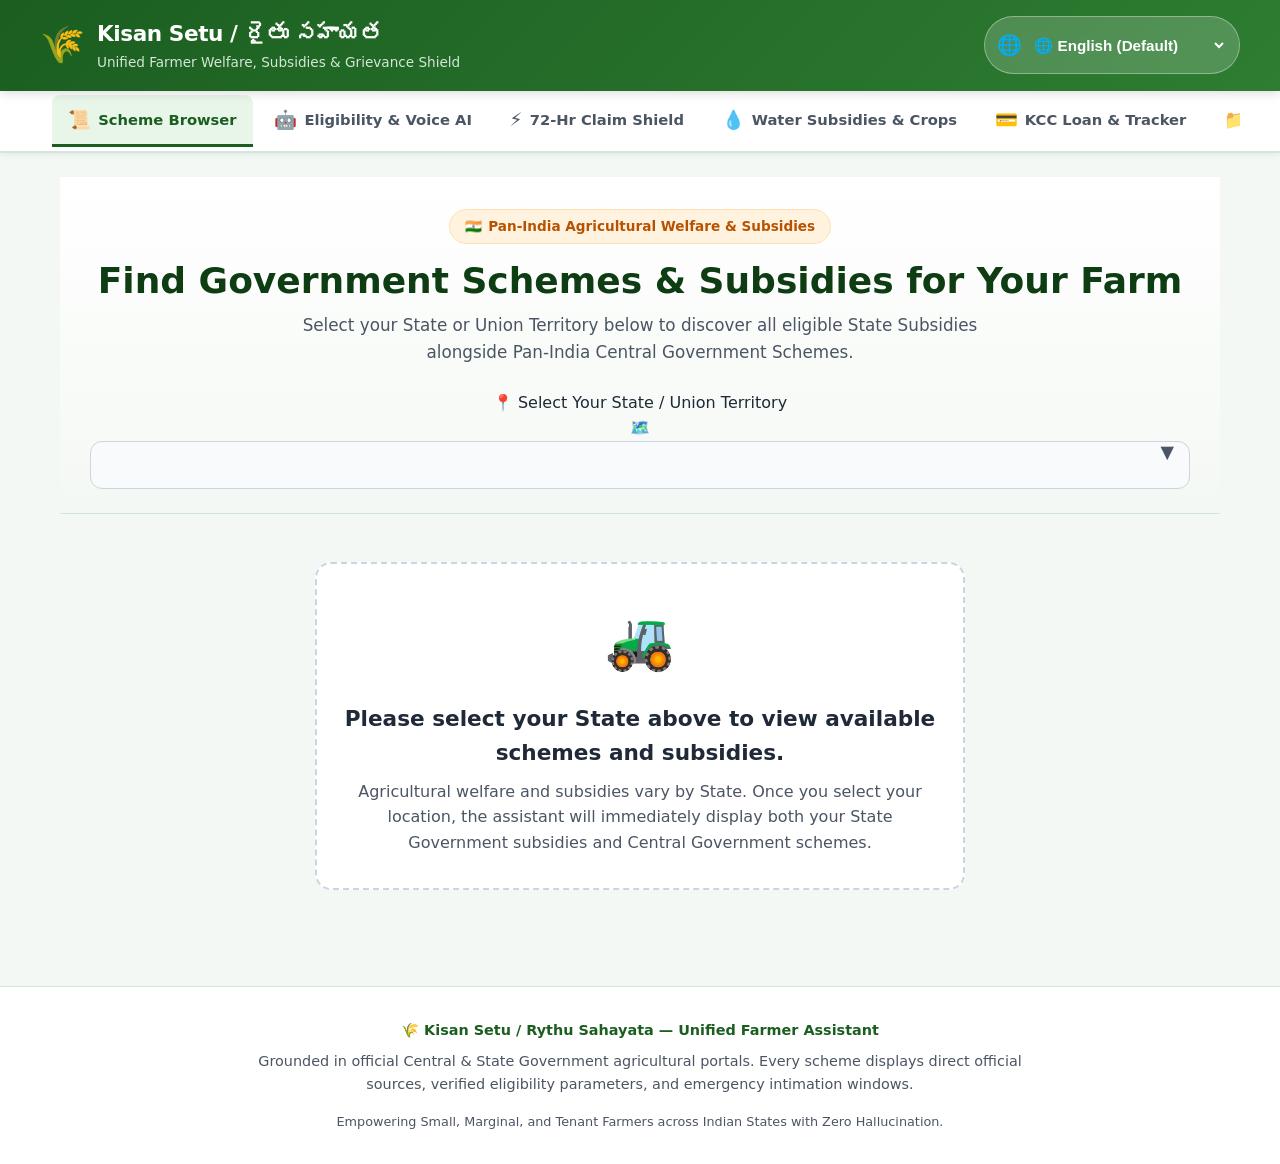
==== commit 7cbb6a03: "feat(water-subsidies): remove technology filter, add area-specific top 4-5 technologies, and enlist " ====
--- a/frontend/index.html
+++ b/frontend/index.html
@@ -5,7 +5,7 @@
   <meta name="viewport" content="width=device-width, initial-scale=1.0, maximum-scale=5.0">
   <title>Kisan Setu - Unified Pan-India Farmer Scheme & Subsidy Assistant</title>
   <meta name="description" content="Discover Central and State agricultural subsidies, 72-hr crop loss claim assistant, water saving subsidies, KCC loans, and higher official escalation across India.">
-  <link rel="stylesheet" href="styles.css?v=2.9">
+  <link rel="stylesheet" href="styles.css?v=3.0">
   <link rel="icon" href="data:image/svg+xml,<svg xmlns=%22http://www.w3.org/2000/svg%22 viewBox=%220 0 100 100%22><text y=%22.9em%22 font-size=%2290%22>🌾</text></svg>">
 </head>
 <body>
@@ -1260,11 +1260,11 @@
             <span class="badge-tag badge-tag-green" id="waterSchemesBadge">18 Schemes Loaded</span>
           </div>
 
-          <div class="form-row form-row-2" style="margin-bottom: 1rem;">
-            <div class="form-group">
-              <label class="form-label" for="waterStateFilter">Filter by State</label>
-              <select id="waterStateFilter" class="form-select">
-                <option value="All">All States (Pan-India)</option>
+          <div class="form-row" style="margin-bottom: 1.25rem;">
+            <div class="form-group" style="max-width: 460px;">
+              <label class="form-label" for="waterStateFilter" style="font-weight: 700; font-size: 0.95rem; color: #0f172a;">📍 Filter by State / Region</label>
+              <select id="waterStateFilter" class="form-select" style="font-size: 1rem; padding: 0.65rem 0.85rem; border: 2px solid #0284c7; background: #f0f9ff; font-weight: 600;">
+                <option value="All">All States (Pan-India Overview)</option>
                 <option value="Telangana">Telangana</option>
                 <option value="Andhra Pradesh">Andhra Pradesh</option>
                 <option value="Maharashtra">Maharashtra</option>
@@ -1278,15 +1278,11 @@
                 <option value="Uttar Pradesh">Uttar Pradesh</option>
               </select>
             </div>
-            <div class="form-group">
-              <label class="form-label" for="waterTypeFilter">Filter by Technology</label>
-              <select id="waterTypeFilter" class="form-select">
-                <option value="All">All Technologies</option>
-                <option value="Micro-Irrigation">Micro-Irrigation (Drip &amp; Sprinkler)</option>
-                <option value="Solar Pump">Solar Pumps (PM-KUSUM)</option>
-                <option value="Farm Pond">Farm Ponds &amp; Water Harvesting</option>
-              </select>
-            </div>
+          </div>
+
+          <!-- Dynamic Top 4-5 Technologies in Specific Area & Enlisted Subsidizing Organizations -->
+          <div id="topAreaTechnologiesSection" style="margin-bottom: 1.75rem;">
+            <!-- Rendered dynamically by renderTopAreaTechnologies() -->
           </div>
 
           <div id="waterSchemesGrid" class="schemes-grid">
@@ -1555,167 +1551,124 @@
     </div>
   </div>
 
-  <!-- TAB 5: DOCUMENT WALLET & DIGILOCKER -->
+  <!-- TAB 5: FARMER PASSBOOK WALLET & PIN-PROTECTED REVIEW DESK -->
   <div id="view-tab5" class="tab-view" role="tabpanel" aria-labelledby="btn-tab5">
     <div class="view-header">
-      <h2 class="view-title"><span>📁</span> <span data-i18n="doc_wallet_title">Consent-Driven Farmer Document Wallet & DigiLocker</span></h2>
+      <h2 class="view-title"><span>🏦</span> <span data-i18n="doc_wallet_title">Farmer Passbook Wallet &amp; Review Desk</span></h2>
       <p class="view-desc" data-i18n="doc_wallet_desc">
-        Store scanned land records (Pahani/Dharani), Aadhaar, Bank Passbooks, and CCRC agreements with explicit farmer consent. Download official sample templates below.
+        Store, inspect, replace, or delete your official Bank Passbook / DBT Mandate. All review requests to field officers and CSC intermediaries are cryptographically protected with your personal Argon2id PIN.
       </p>
     </div>
 
-    <!-- Security & Consent Notice -->
+    <!-- Security & PIN Protection Notice -->
     <div class="card" style="border-left: 5px solid #2e7d32; background: #f0fdf4;">
       <div style="display: flex; gap: 0.75rem; align-items: center;">
         <span style="font-size: 2rem;">🔒</span>
         <div>
-          <h4 style="margin:0; color: #166534;">Explicit Consent & Data Minimization Protocol</h4>
+          <h4 style="margin:0; color: #166534;">Single-Document Scope &amp; Argon2id PIN Review Guard</h4>
           <p style="margin: 0.25rem 0 0 0; font-size: 0.88rem; color: #14532d;">
-            Your documents are client-side encrypted and masked (e.g. Aadhaar <code>XXXX-XXXX-4921</code>). Zero unconsented data sharing. Only metadata required for scheme eligibility is evaluated.
+            Only your Farmer Bank Passbook is managed in this wallet. All sharing with agricultural officers requires your verified PIN and explicit consent. Plain PINs are never stored or logged.
           </p>
         </div>
       </div>
     </div>
 
-    <!-- Document Cards Grid with Photos & Direct Sample Downloads -->
-    <div class="schemes-grid" id="docWalletGrid">
-      <!-- Card 1: Aadhaar -->
-      <div class="scheme-card" style="border-left: 4px solid #16a34a;">
+    <!-- Passbook Wallet & Action Hub Grid -->
+    <div style="display: grid; grid-template-columns: repeat(auto-fit, minmax(320px, 1fr)); gap: 1.25rem; margin-top: 1rem;">
+      
+      <!-- Card A: Saved Passbook Status & Details -->
+      <div class="scheme-card" id="passbookMainCard" style="border-left: 5px solid #8b5cf6;">
         <div style="display: flex; justify-content: space-between; align-items: flex-start;">
           <div>
-            <span class="badge-tag badge-tag-green">DigiLocker Verified</span>
-            <h3 style="margin: 0.35rem 0; font-size: 1.15rem;">Aadhaar Identity Card</h3>
-            <p style="font-size: 0.88rem; color: var(--text-muted); margin:0;">UIDAI Masked ID • Official Template</p>
-          </div>
-          <span style="font-size: 1.8rem;">🪪</span>
-        </div>
-        
+            <span class="badge-tag" id="passbookSavedBadge" style="background: #dcfce7; color: #166534; font-weight:600;">Passbook Saved</span>
+            <span class="badge-tag" id="passbookReviewBadge" style="display:none; margin-left: 0.25rem;"></span>
+            <h3 style="margin: 0.35rem 0; font-size: 1.25rem;">Farmer Bank Passbook / DBT Mandate</h3>
+            <p style="font-size: 0.88rem; color: var(--text-muted); margin:0;" id="passbookUploadedMeta">Uploaded on: 2026-11-01 10:10 AM</p>
+          </div>
+          <span style="font-size: 2rem;">🏦</span>
+        </div>
+
         <!-- Thumbnail Sample Preview -->
-        <div class="doc-thumbnail-wrap" onclick="openDocPreviewModal('aadhaar', 'Sample Masked Aadhaar Card', 'samples/sample_aadhaar.svg')">
-          <img src="samples/sample_aadhaar.svg" alt="Sample Aadhaar Preview" class="doc-sample-img" />
-          <span class="doc-badge-overlay">👁️ Click to Inspect</span>
-        </div>
-
-        <div style="background: #f8fafc; padding: 0.5rem 0.75rem; border-radius: 6px; margin: 0.5rem 0; font-family: monospace; font-size: 0.95rem;">
-          XXXX - XXXX - 4921
-        </div>
-        <div style="font-size: 0.82rem; color: var(--text-muted);">
-          Verified Name: <strong>Komirelli Ramulu</strong> • Status: <strong>NPCI DBT Seeded</strong>
-        </div>
-
-        <!-- Download & Full Preview Actions -->
-        <div class="doc-actions-row">
-          <a href="/api/documents/download/aadhaar" download="Sample_Aadhaar_Card_Masked.svg" class="doc-download-btn">
-            <span>📥</span> <span data-i18n="download_sample_btn">Download Sample Copy</span>
+        <div class="doc-thumbnail-wrap" onclick="openDocPreviewModal('passbook', 'Official Farmer Bank Passbook', 'samples/sample_passbook.svg')" style="cursor: pointer; margin: 0.75rem 0;">
+          <img src="samples/sample_passbook.svg" alt="Passbook Preview" class="doc-sample-img" style="max-height: 140px; width: 100%; object-fit: contain; border-radius: 6px; background: #fafafa; border: 1px solid #e2e8f0;" />
+          <span class="doc-badge-overlay" style="display: block; text-align: center; font-size: 0.8rem; color: #475569; margin-top: 0.25rem;">👁️ Click to inspect full-size passbook</span>
+        </div>
+
+        <!-- Details Grid -->
+        <div id="passbookDetailsBox" style="background: #f8fafc; border: 1px solid #e2e8f0; padding: 0.75rem; border-radius: 6px; margin: 0.5rem 0; font-size: 0.88rem;">
+          <div style="display: grid; grid-template-columns: 1fr 1fr; gap: 0.5rem;">
+            <div><strong>Bank:</strong> <span id="pbBankName">State Bank of India</span></div>
+            <div><strong>Branch:</strong> <span id="pbBranchName">Warangal Main</span></div>
+            <div><strong>A/C Holder:</strong> <span id="pbHolderName">Komirelli Ramulu</span></div>
+            <div><strong>Account:</strong> <code id="pbAccountMasked">******3492</code></div>
+            <div><strong>IFSC:</strong> <span id="pbIfsc">SBIN0020144</span></div>
+            <div><strong>DBT Status:</strong> <span id="pbDbtStatus" style="color: #16a34a; font-weight: 600;">Active (NPCI Seeded)</span></div>
+          </div>
+        </div>
+
+        <!-- Passbook Actions: View, Replace, Delete, Download -->
+        <div class="doc-actions-row" style="display: flex; gap: 0.5rem; flex-wrap: wrap; margin-top: 0.75rem;">
+          <button type="button" class="btn btn-primary" onclick="openUploadPassbookModal()" style="font-size: 0.88rem; padding: 0.5rem 0.85rem;">
+            <span>📤</span> <span id="btnUploadReplaceLabel">Upload / Replace</span>
+          </button>
+          <button type="button" class="btn btn-secondary" onclick="openDocPreviewModal('passbook', 'Official Farmer Bank Passbook', 'samples/sample_passbook.svg')" style="font-size: 0.88rem; padding: 0.5rem 0.85rem;">
+            <span>👁️</span> <span>View Passbook</span>
+          </button>
+          <button type="button" class="btn btn-secondary" id="btnDeletePassbook" onclick="handleDeletePassbook()" style="font-size: 0.88rem; padding: 0.5rem 0.85rem; color: #dc2626; border-color: #fca5a5;">
+            <span>🗑️</span> <span>Delete</span>
+          </button>
+          <a href="/api/documents/download/passbook" download="Sample_Bank_Passbook_DBT_Active.svg" class="doc-download-btn" style="font-size: 0.85rem; text-decoration: none; padding: 0.5rem 0.75rem; border: 1px solid #cbd5e1; border-radius: 6px; color: #334155; display: inline-flex; align-items: center; gap: 0.35rem;">
+            <span>📥</span> <span>Sample Template</span>
           </a>
-          <button type="button" class="btn btn-secondary doc-preview-btn" onclick="openDocPreviewModal('aadhaar', 'Sample Masked Aadhaar Card', 'samples/sample_aadhaar.svg')">
-            <span>👁️</span> <span data-i18n="preview_sample_btn">Preview</span>
-          </button>
-        </div>
-      </div>
-
-      <!-- Card 2: Pahani / Land Record -->
-      <div class="scheme-card" style="border-left: 4px solid #2563eb;">
+        </div>
+      </div>
+
+      <!-- Card B: PIN Security & Review Desk -->
+      <div class="scheme-card" style="border-left: 5px solid #0284c7;">
         <div style="display: flex; justify-content: space-between; align-items: flex-start;">
           <div>
-            <span class="badge-tag badge-tag-blue">Revenue Record Verified</span>
-            <h3 style="margin: 0.35rem 0; font-size: 1.15rem;">Land Title / Pahani / Dharani</h3>
-            <p style="font-size: 0.88rem; color: var(--text-muted); margin:0;">Record of Rights (RoR-1B) Template</p>
-          </div>
-          <span style="font-size: 1.8rem;">📜</span>
-        </div>
-
-        <!-- Thumbnail Sample Preview -->
-        <div class="doc-thumbnail-wrap" onclick="openDocPreviewModal('pahani', 'Sample Pahani / Dharani Land Record (RoR-1B)', 'samples/sample_pahani.svg')">
-          <img src="samples/sample_pahani.svg" alt="Sample Pahani Preview" class="doc-sample-img" />
-          <span class="doc-badge-overlay">👁️ Click to Inspect</span>
-        </div>
-
-        <div style="background: #f8fafc; padding: 0.5rem 0.75rem; border-radius: 6px; margin: 0.5rem 0; font-size: 0.88rem;">
-          <strong>Survey No:</strong> 284/B • <strong>Extent:</strong> 2 Acres 20 Guntas • <strong>Village:</strong> Geesugonda
-        </div>
-        <div style="font-size: 0.82rem; color: var(--text-muted);">
-          Passbook No: <strong>T28090041284</strong> • Cultivator: <strong>Self / Pattadar</strong>
-        </div>
-
-        <!-- Download & Full Preview Actions -->
-        <div class="doc-actions-row">
-          <a href="/api/documents/download/pahani" download="Sample_Pahani_Land_Record_RoR1B.svg" class="doc-download-btn">
-            <span>📥</span> <span data-i18n="download_sample_btn">Download Sample Copy</span>
-          </a>
-          <button type="button" class="btn btn-secondary doc-preview-btn" onclick="openDocPreviewModal('pahani', 'Sample Pahani / Dharani Land Record (RoR-1B)', 'samples/sample_pahani.svg')">
-            <span>👁️</span> <span data-i18n="preview_sample_btn">Preview</span>
+            <span class="badge-tag badge-tag-blue">Security Desk</span>
+            <h3 style="margin: 0.35rem 0; font-size: 1.25rem;">Passbook Review &amp; PIN Controls</h3>
+            <p style="font-size: 0.88rem; color: var(--text-muted); margin:0;">Argon2id Salted PIN • Persistent Lockout</p>
+          </div>
+          <span style="font-size: 2rem;">🛡️</span>
+        </div>
+
+        <div style="margin: 0.75rem 0; padding: 0.75rem; background: #f0f9ff; border: 1px solid #bae6fd; border-radius: 6px;">
+          <div style="display: flex; align-items: center; gap: 0.5rem;">
+            <span style="font-size: 1.25rem;">🔑</span>
+            <div>
+              <strong style="color: #0369a1;">PIN Status:</strong>
+              <span id="pbPinStatusText" style="font-weight: 600; color: #0284c7;">Configured (Argon2id Protected)</span>
+            </div>
+          </div>
+          <p style="margin: 0.35rem 0 0 0; font-size: 0.82rem; color: #0369a1;">
+            A 4 to 8-digit numeric PIN is required to authorize sharing your passbook with agriculture officers.
+          </p>
+        </div>
+
+        <!-- Lockout Warning Alert (hidden by default) -->
+        <div id="pinLockoutBanner" style="display:none; background: #fee2e2; border-left: 4px solid #ef4444; padding: 0.75rem; border-radius: 4px; margin: 0.5rem 0; font-size: 0.88rem; color: #991b1b;">
+          <strong>⚠️ Account Temporarily Locked</strong><br>
+          <span id="pinLockoutMsg">Too many incorrect attempts. Please wait before trying again.</span>
+        </div>
+
+        <!-- Review Desk Buttons -->
+        <div style="display: flex; flex-direction: column; gap: 0.75rem; margin-top: 1rem;">
+          <button type="button" class="btn btn-secondary" onclick="openPinSetupModal()" style="display: flex; justify-content: center; align-items: center; gap: 0.5rem;">
+            <span>🔑</span> <span id="btnPinSetupLabel">Setup / Change 4-8 Digit PIN</span>
           </button>
-        </div>
-      </div>
-
-      <!-- Card 3: CCRC Tenancy Card -->
-      <div class="scheme-card" style="border-left: 4px solid #f59e0b;">
-        <div style="display: flex; justify-content: space-between; align-items: flex-start;">
-          <div>
-            <span class="badge-tag badge-tag-amber">Statutory Agreement</span>
-            <h3 style="margin: 0.35rem 0; font-size: 1.15rem;">Crop Cultivator Rights Card (CCRC)</h3>
-            <p style="font-size: 0.88rem; color: var(--text-muted); margin:0;">Tenant Cultivator Legal Card Template</p>
-          </div>
-          <span style="font-size: 1.8rem;">🤝</span>
-        </div>
-
-        <!-- Thumbnail Sample Preview -->
-        <div class="doc-thumbnail-wrap" onclick="openDocPreviewModal('ccrc', 'Sample Crop Cultivator Rights Card (CCRC)', 'samples/sample_ccrc.svg')">
-          <img src="samples/sample_ccrc.svg" alt="Sample CCRC Preview" class="doc-sample-img" />
-          <span class="doc-badge-overlay">👁️ Click to Inspect</span>
-        </div>
-
-        <div style="background: #f8fafc; padding: 0.5rem 0.75rem; border-radius: 6px; margin: 0.5rem 0; font-size: 0.88rem;">
-          <strong>Card ID:</strong> CCRC-TS-2026-9912 • <strong>Validity:</strong> Rabi 2025-26
-        </div>
-        <div style="font-size: 0.82rem; color: var(--text-muted);">
-          Gives full legal PMFBY &amp; Rythu Bharosa access without affecting owner title.
-        </div>
-
-        <!-- Download & Full Preview Actions -->
-        <div class="doc-actions-row">
-          <a href="/api/documents/download/ccrc" download="Sample_CCRC_Tenant_Card.svg" class="doc-download-btn">
-            <span>📥</span> <span data-i18n="download_sample_btn">Download Sample Copy</span>
-          </a>
-          <button type="button" class="btn btn-secondary doc-preview-btn" onclick="openDocPreviewModal('ccrc', 'Sample Crop Cultivator Rights Card (CCRC)', 'samples/sample_ccrc.svg')">
-            <span>👁️</span> <span data-i18n="preview_sample_btn">Preview</span>
+          <button type="button" class="btn btn-primary" onclick="openRequestReviewModal()" id="btnRequestReview" style="display: flex; justify-content: center; align-items: center; gap: 0.5rem; background: #0284c7; border-color: #0284c7;">
+            <span>📋</span> <span>Request Passbook Review (PIN Required)</span>
           </button>
         </div>
-      </div>
-
-      <!-- Card 4: Bank Passbook -->
-      <div class="scheme-card" style="border-left: 4px solid #8b5cf6;">
-        <div style="display: flex; justify-content: space-between; align-items: flex-start;">
-          <div>
-            <span class="badge-tag badge-tag-blue">Bank Verified</span>
-            <h3 style="margin: 0.35rem 0; font-size: 1.15rem;">Bank Passbook / DBT Mandate</h3>
-            <p style="font-size: 0.88rem; color: var(--text-muted); margin:0;">State Bank of India • Official Template</p>
-          </div>
-          <span style="font-size: 1.8rem;">🏦</span>
-        </div>
-
-        <!-- Thumbnail Sample Preview -->
-        <div class="doc-thumbnail-wrap" onclick="openDocPreviewModal('passbook', 'Sample Bank Passbook (DBT & NPCI Active)', 'samples/sample_passbook.svg')">
-          <img src="samples/sample_passbook.svg" alt="Sample Passbook Preview" class="doc-sample-img" />
-          <span class="doc-badge-overlay">👁️ Click to Inspect</span>
-        </div>
-
-        <div style="background: #f8fafc; padding: 0.5rem 0.75rem; border-radius: 6px; margin: 0.5rem 0; font-size: 0.88rem;">
-          <strong>A/C:</strong> ******3492 • <strong>IFSC:</strong> SBIN0020144 • <strong>Branch:</strong> Warangal Main
-        </div>
-        <div style="font-size: 0.82rem; color: var(--text-muted);">
-          Aadhaar Authentication: <strong>Active (Aadhaar Enabled Payment System ready)</strong>
-        </div>
-
-        <!-- Download & Full Preview Actions -->
-        <div class="doc-actions-row">
-          <a href="/api/documents/download/passbook" download="Sample_Bank_Passbook_DBT_Active.svg" class="doc-download-btn">
-            <span>📥</span> <span data-i18n="download_sample_btn">Download Sample Copy</span>
-          </a>
-          <button type="button" class="btn btn-secondary doc-preview-btn" onclick="openDocPreviewModal('passbook', 'Sample Bank Passbook (DBT & NPCI Active)', 'samples/sample_passbook.svg')">
-            <span>👁️</span> <span data-i18n="preview_sample_btn">Preview</span>
-          </button>
+
+        <!-- Review Request Status Info -->
+        <div id="reviewStatusDisplay" style="margin-top: 1rem; padding: 0.75rem; background: #f8fafc; border: 1px solid #e2e8f0; border-radius: 6px; font-size: 0.85rem;">
+          <div><strong>Review Status:</strong> <span id="pbReviewStatusText" style="font-weight:600; color: #166534;">Verified (NPCI DBT Active)</span></div>
+          <div style="color: var(--text-muted); font-size: 0.8rem; margin-top: 0.25rem;" id="pbReviewStatusDesc">
+            When you request a review, authorized officers verify your DBT mandate for scheme payouts.
+          </div>
         </div>
       </div>
     </div>
@@ -1984,7 +1937,7 @@
 
   <!-- Scripts -->
   <script src="data.js"></script>
-  <script src="app.js?v=2.9"></script>
+  <script src="app.js?v=3.0"></script>
 
   <!-- Sample Document Full-Size Preview Modal -->
   <div id="sampleDocModal" class="modal-backdrop" style="display: none;" role="dialog" aria-modal="true" aria-labelledby="sampleDocModalTitle">
@@ -2116,5 +2069,133 @@
     </div>
   </div>
 
+
+  <!-- Passbook Upload / Replace Modal -->
+  <div id="uploadPassbookModal" class="modal-backdrop" style="display: none;" role="dialog" aria-modal="true">
+    <div class="modal-dialog" style="max-width: 500px; width: 92%;">
+      <div class="modal-header">
+        <div>
+          <span class="badge-tag badge-tag-blue">Farmer Document Wallet</span>
+          <h3 class="modal-title" style="margin-top: 0.25rem;">📤 Upload / Replace Passbook</h3>
+        </div>
+        <button type="button" class="modal-close-btn" onclick="closeUploadPassbookModal()" aria-label="Close modal">✕</button>
+      </div>
+      <div class="modal-body" style="padding: 1.25rem;">
+        <form id="passbookUploadForm" onsubmit="handlePassbookUploadSubmit(event)">
+          <div style="margin-bottom: 0.85rem;">
+            <label class="form-label" for="inpPbBankName">Bank Name *</label>
+            <input type="text" id="inpPbBankName" class="form-control" value="State Bank of India" required />
+          </div>
+          <div style="margin-bottom: 0.85rem;">
+            <label class="form-label" for="inpPbBranchName">Branch Name *</label>
+            <input type="text" id="inpPbBranchName" class="form-control" value="Warangal Main" required />
+          </div>
+          <div style="margin-bottom: 0.85rem;">
+            <label class="form-label" for="inpPbHolderName">Account Holder Name (as in passbook) *</label>
+            <input type="text" id="inpPbHolderName" class="form-control" value="Komirelli Ramulu" required />
+          </div>
+          <div style="margin-bottom: 0.85rem;">
+            <label class="form-label" for="inpPbAccountNo">Bank Account Number (Last 4 Digits) *</label>
+            <input type="text" id="inpPbAccountNo" class="form-control" value="3492" maxlength="4" placeholder="3492" required />
+            <span style="font-size: 0.75rem; color: var(--text-muted);">Data Minimization: Stored in masked format (******3492).</span>
+          </div>
+          <div style="margin-bottom: 0.85rem;">
+            <label class="form-label" for="inpPbIfsc">IFSC Code *</label>
+            <input type="text" id="inpPbIfsc" class="form-control" value="SBIN0020144" required />
+          </div>
+          <div id="pbUploadAlert" style="display:none; padding: 0.5rem; border-radius: 4px; font-size: 0.85rem; margin-bottom: 0.75rem;"></div>
+          <div style="display: flex; justify-content: flex-end; gap: 0.5rem; margin-top: 1rem;">
+            <button type="button" class="btn btn-secondary" onclick="closeUploadPassbookModal()">Cancel</button>
+            <button type="submit" class="btn btn-primary" id="btnSavePassbookSubmit">Save to Wallet</button>
+          </div>
+        </form>
+      </div>
+    </div>
+  </div>
+
+  <!-- PIN Setup / Change Modal -->
+  <div id="pinSetupModal" class="modal-backdrop" style="display: none;" role="dialog" aria-modal="true">
+    <div class="modal-dialog" style="max-width: 480px; width: 92%;">
+      <div class="modal-header">
+        <div>
+          <span class="badge-tag badge-tag-green">Argon2id Salted Security</span>
+          <h3 class="modal-title" style="margin-top: 0.25rem;">🔑 Configure Passbook Review PIN</h3>
+        </div>
+        <button type="button" class="modal-close-btn" onclick="closePinSetupModal()" aria-label="Close modal">✕</button>
+      </div>
+      <div class="modal-body" style="padding: 1.25rem;">
+        <div style="background: #f0fdf4; border: 1px solid #bbf7d0; padding: 0.75rem; border-radius: 6px; margin-bottom: 1rem; font-size: 0.85rem; color: #166534;">
+          <strong>PIN Requirements:</strong>
+          <ul style="margin: 0.35rem 0 0 1.2rem; padding: 0;">
+            <li>Must be between <strong>4 and 8 numeric digits</strong>.</li>
+            <li>Do not use repeating digits (e.g. 0000, 1111) or simple sequences.</li>
+            <li>Plain PINs are never stored or logged in database or server logs.</li>
+            <li>5 incorrect attempts triggers a 15-minute persistent lockout.</li>
+          </ul>
+        </div>
+        <form id="pinSetupForm" onsubmit="handlePinSetupSubmit(event)">
+          <div id="pinCurrentWrap" style="display:none; margin-bottom: 0.85rem;">
+            <label class="form-label" for="inpCurrentPin">Current PIN *</label>
+            <input type="password" id="inpCurrentPin" class="form-control" maxlength="8" inputmode="numeric" placeholder="Enter current PIN" />
+          </div>
+          <div style="margin-bottom: 0.85rem;">
+            <label class="form-label" for="inpNewPin">New PIN (4-8 digits) *</label>
+            <input type="password" id="inpNewPin" class="form-control" maxlength="8" inputmode="numeric" placeholder="e.g. 784920" required />
+          </div>
+          <div style="margin-bottom: 0.85rem;">
+            <label class="form-label" for="inpConfirmPin">Confirm New PIN *</label>
+            <input type="password" id="inpConfirmPin" class="form-control" maxlength="8" inputmode="numeric" placeholder="Re-enter new PIN" required />
+          </div>
+          <div id="pinSetupAlert" style="display:none; padding: 0.5rem; border-radius: 4px; font-size: 0.85rem; margin-bottom: 0.75rem;"></div>
+          <div style="display: flex; justify-content: flex-end; gap: 0.5rem; margin-top: 1rem;">
+            <button type="button" class="btn btn-secondary" onclick="closePinSetupModal()">Cancel</button>
+            <button type="submit" class="btn btn-primary" id="btnSavePinSubmit">Save Secure PIN</button>
+          </div>
+        </form>
+      </div>
+    </div>
+  </div>
+
+  <!-- Request Passbook Review Modal (PIN Prompt) -->
+  <div id="requestReviewModal" class="modal-backdrop" style="display: none;" role="dialog" aria-modal="true">
+    <div class="modal-dialog" style="max-width: 480px; width: 92%;">
+      <div class="modal-header">
+        <div>
+          <span class="badge-tag badge-tag-blue">PIN Verification Required</span>
+          <h3 class="modal-title" style="margin-top: 0.25rem;">📋 Request Passbook Review</h3>
+        </div>
+        <button type="button" class="modal-close-btn" onclick="closeRequestReviewModal()" aria-label="Close modal">✕</button>
+      </div>
+      <div class="modal-body" style="padding: 1.25rem;">
+        <p style="font-size: 0.88rem; color: var(--text-muted); margin-top: 0;">
+          Requesting a review securely shares your passbook details with the Agriculture Extension Officer (AEO) or CSC center for DBT subsidy verification.
+        </p>
+
+        <!-- Explicit Consent Checkbox -->
+        <div style="background: #f8fafc; border: 1px solid #e2e8f0; padding: 0.75rem; border-radius: 6px; margin-bottom: 1rem;">
+          <label style="display: flex; align-items: flex-start; gap: 0.5rem; font-size: 0.85rem; cursor: pointer; color: #1e293b;">
+            <input type="checkbox" id="chkReviewConsent" style="margin-top: 0.2rem;" checked required />
+            <span><strong>Explicit Consent:</strong> I authorize sharing my bank passbook with the agriculture officer strictly for scheme subsidy &amp; PMFBY claim verification.</span>
+          </label>
+        </div>
+
+        <form id="requestReviewForm" onsubmit="handleRequestReviewSubmit(event)">
+          <div style="margin-bottom: 0.85rem;">
+            <label class="form-label" for="inpReviewPin">Enter Your 4 to 8-Digit Security PIN *</label>
+            <input type="password" id="inpReviewPin" class="form-control" maxlength="8" inputmode="numeric" placeholder="Enter PIN" required autocomplete="off" />
+            <span style="font-size: 0.75rem; color: var(--text-muted);">Protected by Argon2id. 5 failed attempts will lock your account for 15 minutes.</span>
+          </div>
+
+          <div id="reviewPinAlert" style="display:none; padding: 0.5rem; border-radius: 4px; font-size: 0.85rem; margin-bottom: 0.75rem;"></div>
+
+          <div style="display: flex; justify-content: flex-end; gap: 0.5rem; margin-top: 1rem;">
+            <button type="button" class="btn btn-secondary" onclick="closeRequestReviewModal()">Cancel</button>
+            <button type="submit" class="btn btn-primary" id="btnSubmitReviewPin">Verify PIN &amp; Request Review</button>
+          </div>
+        </form>
+      </div>
+    </div>
+  </div>
+
 </body>
 </html>
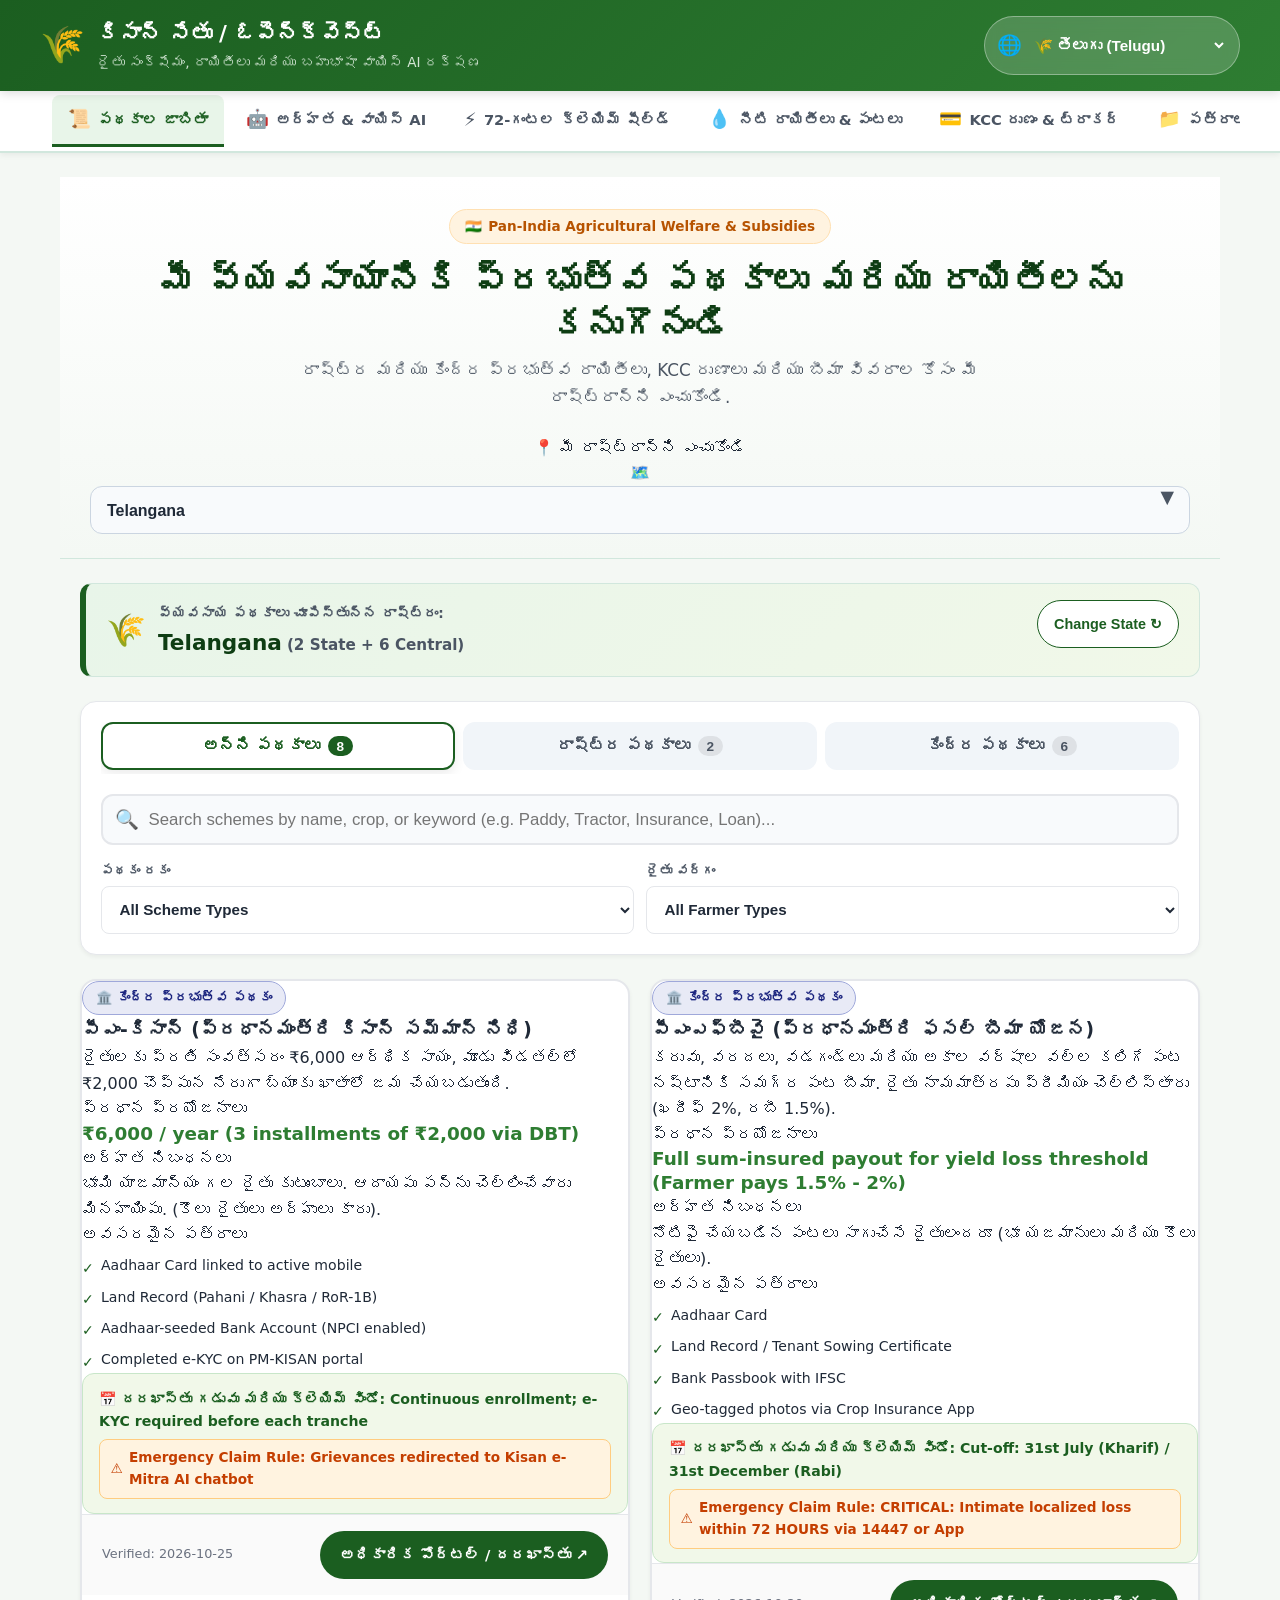
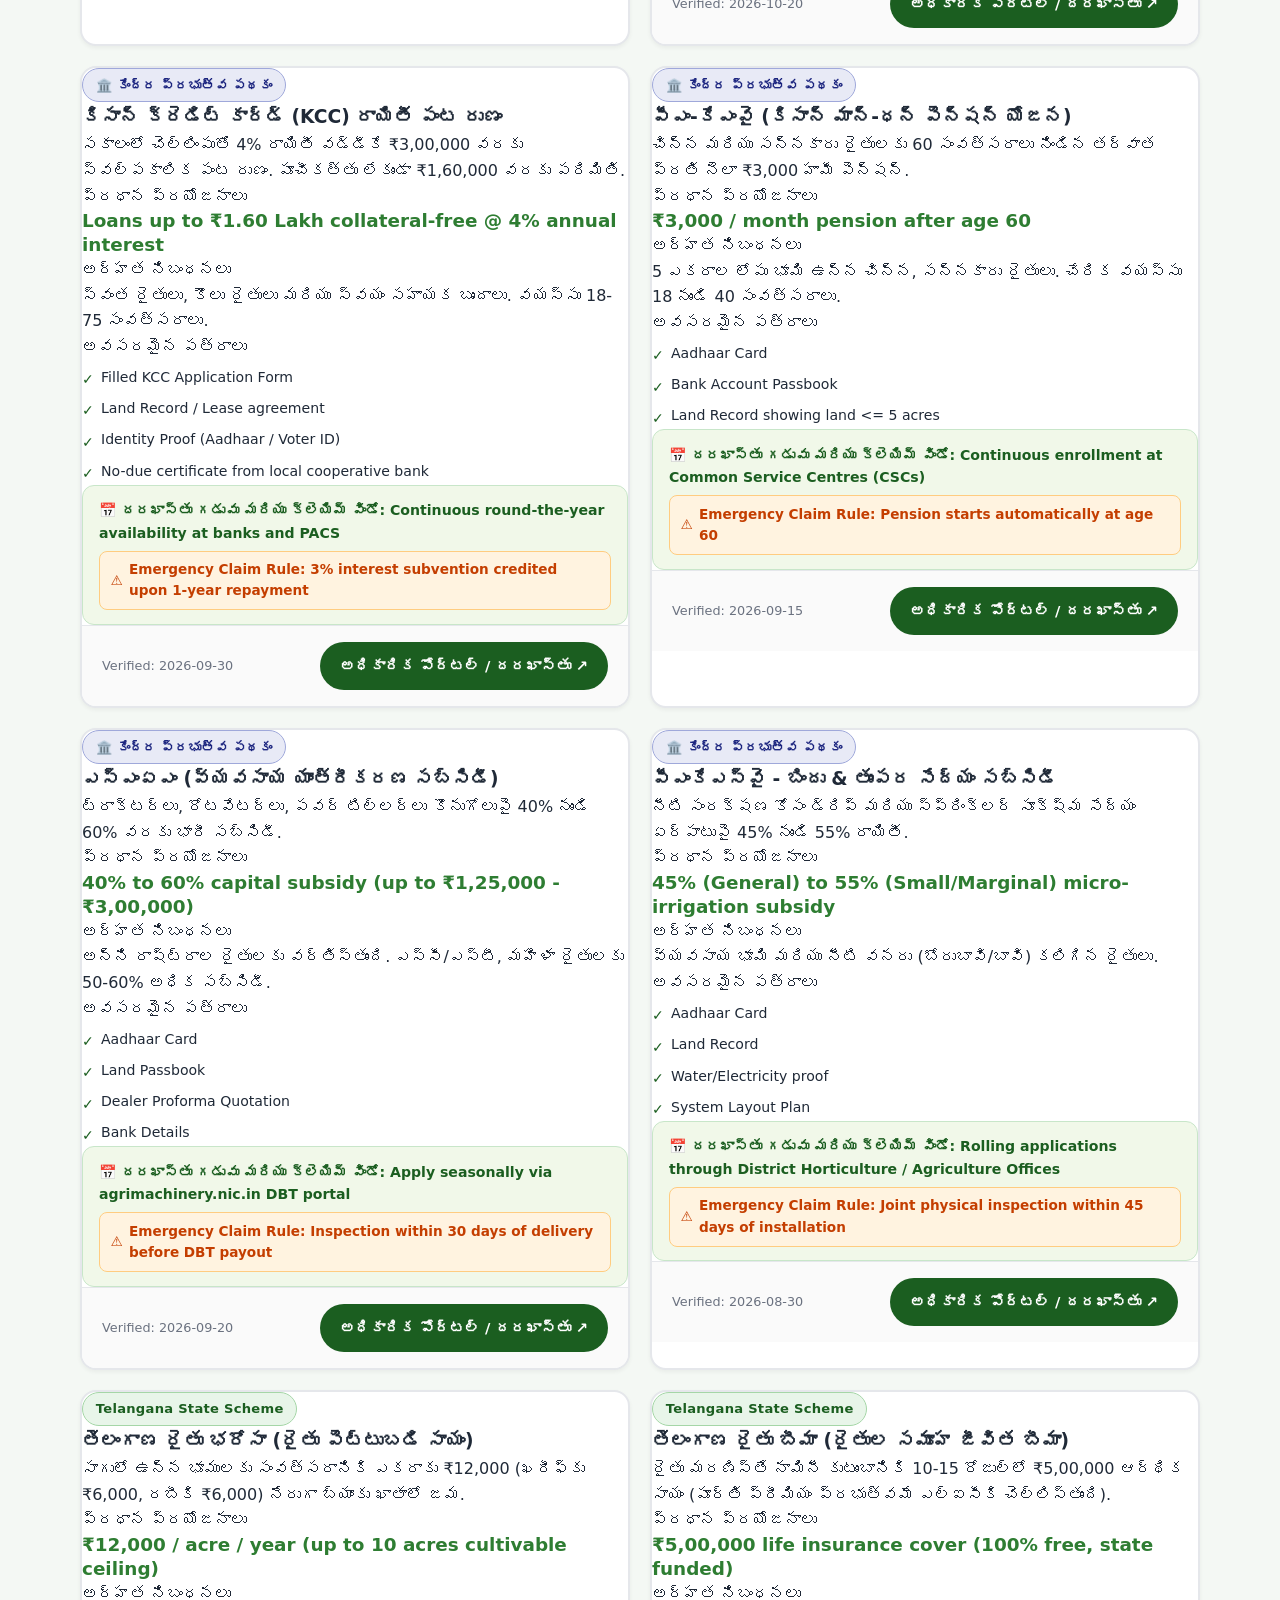
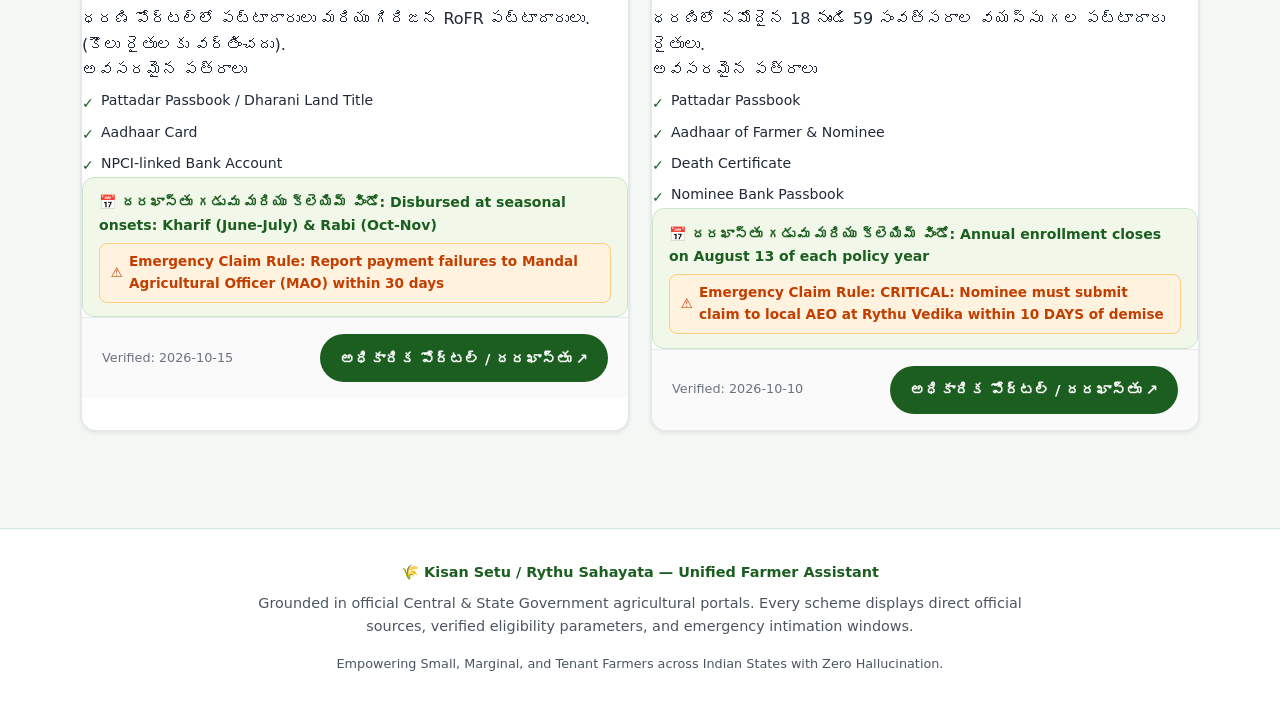
==== commit c9d8b89a: "fix(frontend): remove stray async token causing ReferenceError and tab switching crash, bump cache b" ====
--- a/frontend/index.html
+++ b/frontend/index.html
@@ -5,7 +5,7 @@
   <meta name="viewport" content="width=device-width, initial-scale=1.0, maximum-scale=5.0">
   <title>Kisan Setu - Unified Pan-India Farmer Scheme & Subsidy Assistant</title>
   <meta name="description" content="Discover Central and State agricultural subsidies, 72-hr crop loss claim assistant, water saving subsidies, KCC loans, and higher official escalation across India.">
-  <link rel="stylesheet" href="styles.css?v=3.0">
+  <link rel="stylesheet" href="styles.css?v=3.3">
   <link rel="icon" href="data:image/svg+xml,<svg xmlns=%22http://www.w3.org/2000/svg%22 viewBox=%220 0 100 100%22><text y=%22.9em%22 font-size=%2290%22>🌾</text></svg>">
 </head>
 <body>
@@ -1937,7 +1937,7 @@
 
   <!-- Scripts -->
   <script src="data.js"></script>
-  <script src="app.js?v=3.0"></script>
+  <script src="app.js?v=3.3"></script>
 
   <!-- Sample Document Full-Size Preview Modal -->
   <div id="sampleDocModal" class="modal-backdrop" style="display: none;" role="dialog" aria-modal="true" aria-labelledby="sampleDocModalTitle">
